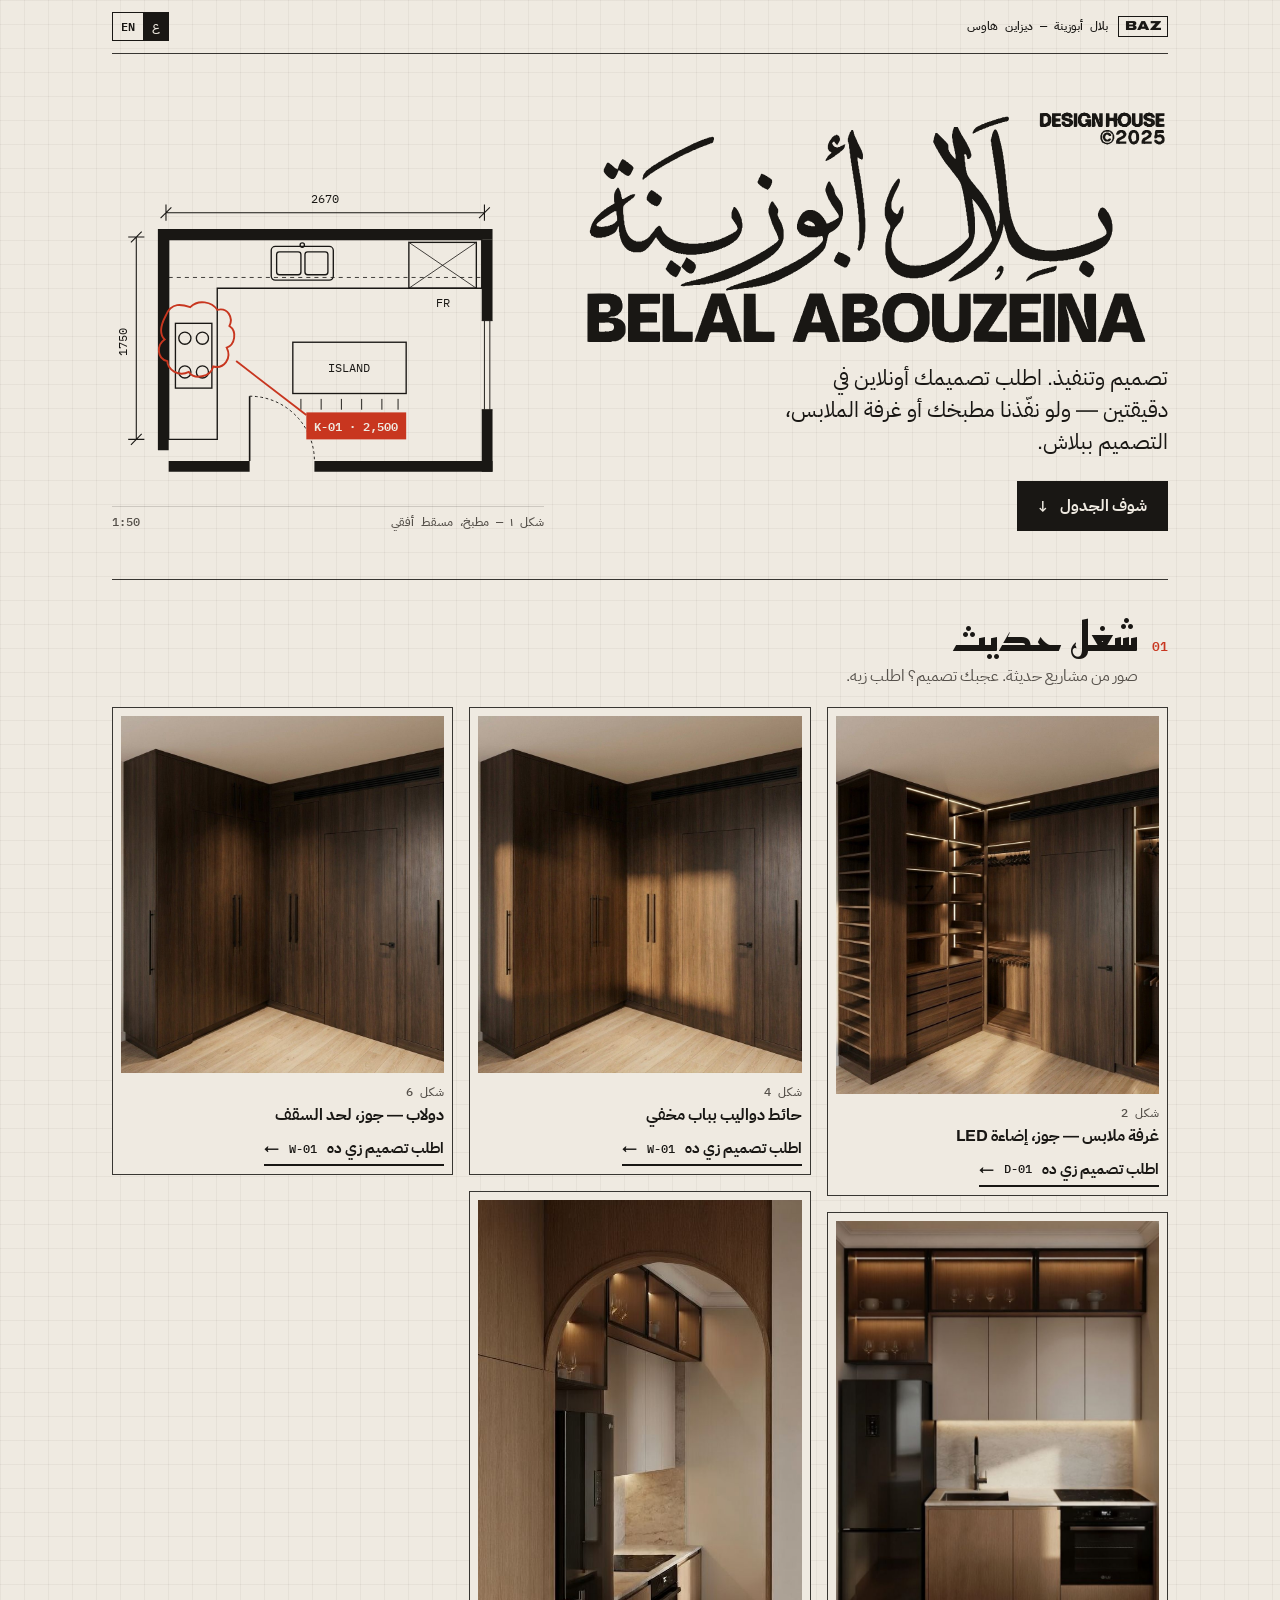
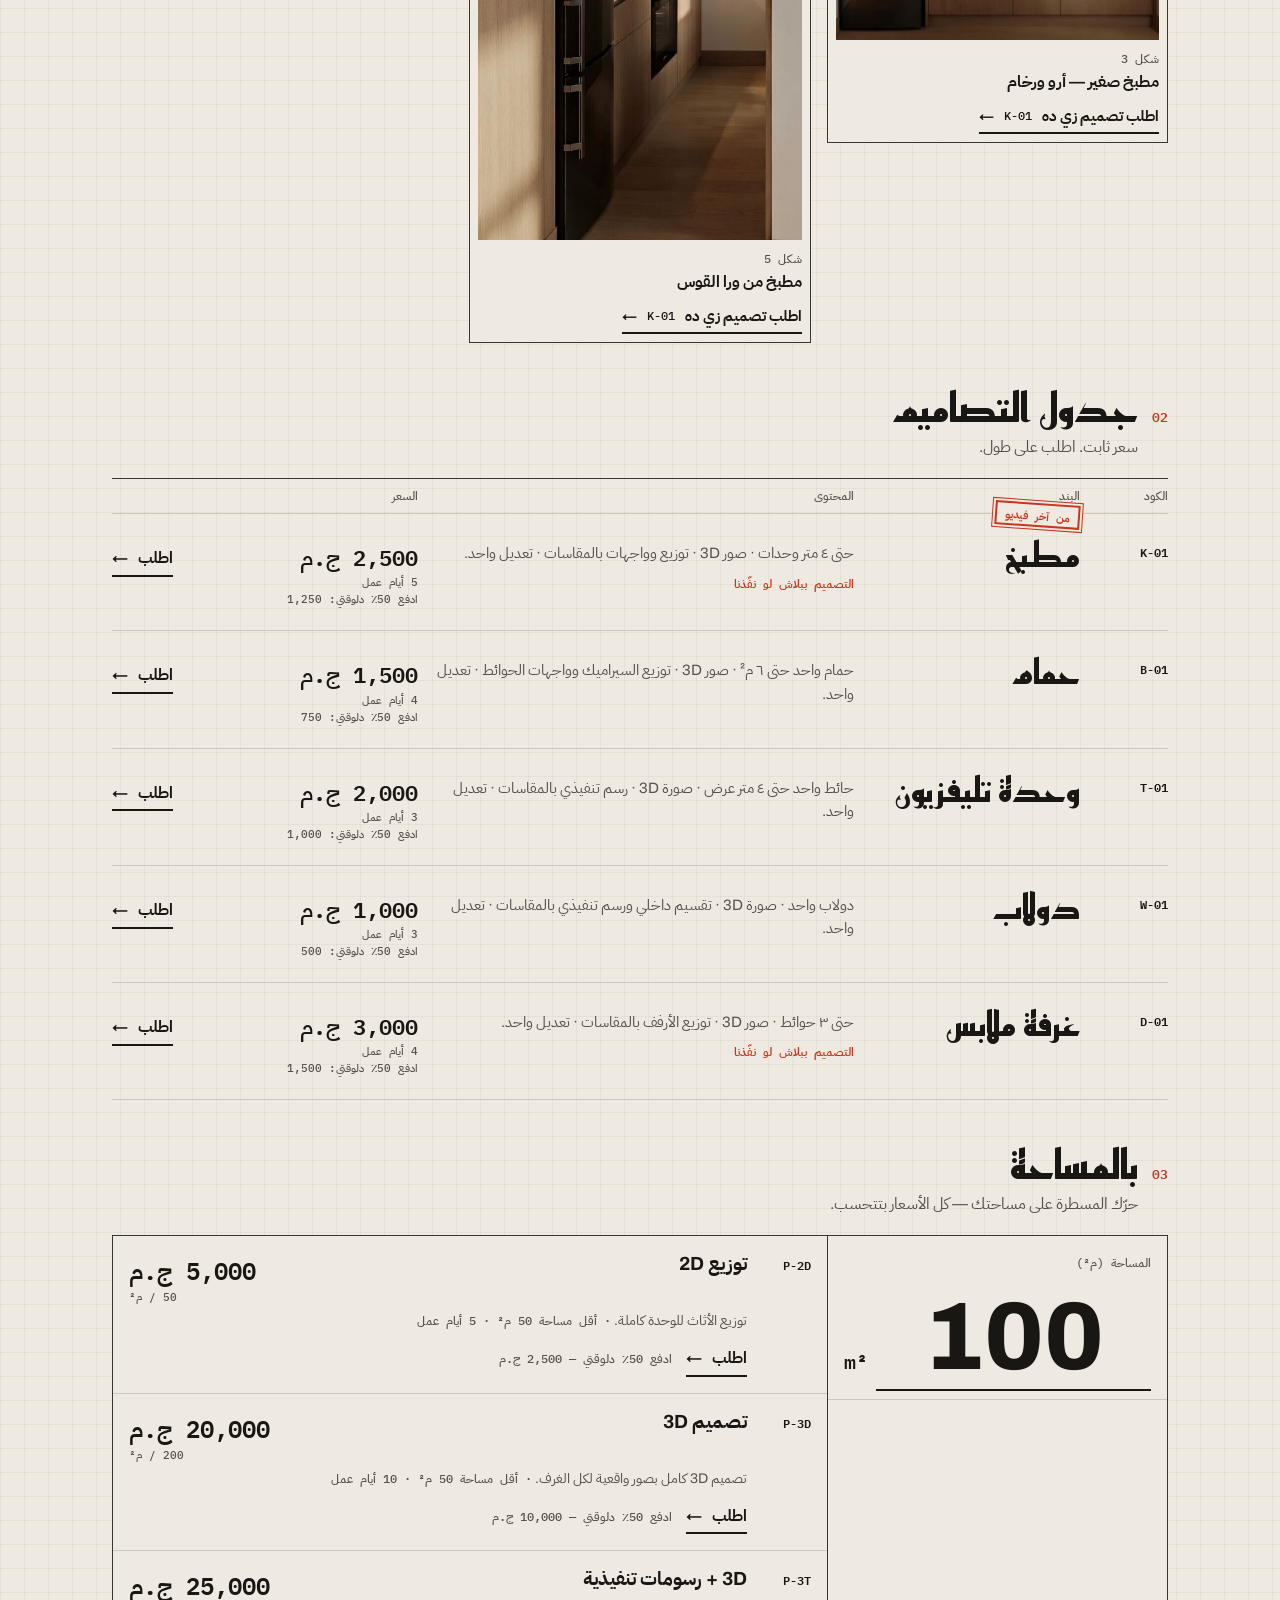
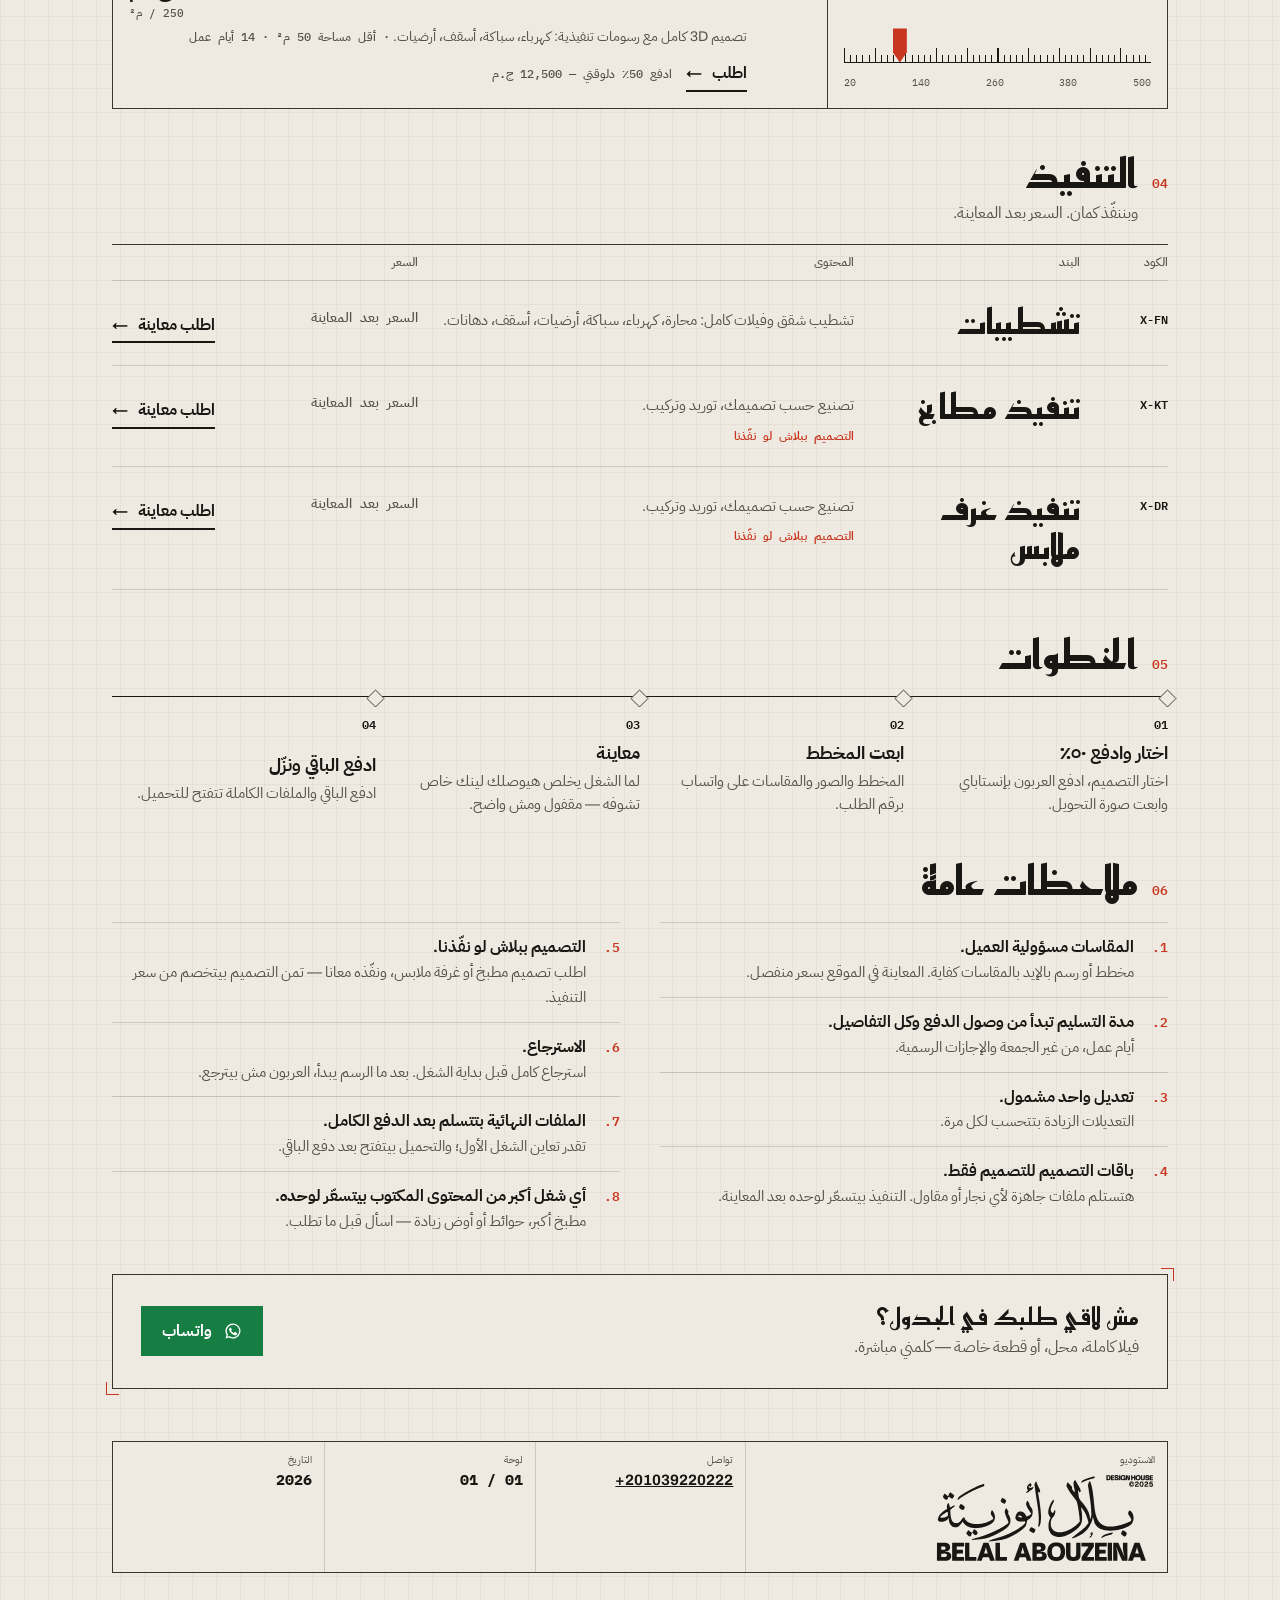
==== design/index.html @ 7d9c41e7 "Add recent work gallery with five renders Gallery sits above the price schedule; each render links t" ====
<!doctype html>
<html lang="ar" dir="rtl">
<head>
<meta charset="utf-8">
<meta name="viewport" content="width=device-width, initial-scale=1, viewport-fit=cover">
<title>Belal Abouzeina Design House</title>
<meta name="description" content="Interior design and execution — kitchens, dressing rooms, bathrooms, finishing works. Order your design online; free when we build it.">
<meta property="og:title" content="Belal Abouzeina Design House">
<meta property="og:description" content="Designs, ordered like products. Choose, pay, send your plan.">
<meta name="theme-color" content="#efeae1">
<link rel="preconnect" href="https://fonts.googleapis.com">
<link rel="preconnect" href="https://fonts.gstatic.com" crossorigin>
<link href="https://fonts.googleapis.com/css2?family=Archivo:wdth,wght@62..125,400..900&family=IBM+Plex+Mono:wght@400;500;600&family=IBM+Plex+Sans+Arabic:wght@400;500;700&family=Reem+Kufi:wght@500;700&display=swap" rel="stylesheet">
<script src="assets/contact.js"></script>
<script>
/* =====================================================================
   EDIT THIS BLOCK ONLY — prices, scope, contact, payment.
   ===================================================================== */
const CONFIG = {
  whatsapp: CONTACT.whatsapp,        // WhatsApp + InstaPay numbers live in assets/contact.js
  instagram: "",                     // e.g. "bilalabouzeina"
  instapay: CONTACT.instapay,
  vodafoneCash: "",                  // e.g. "01000000000"      ("" = hidden)

  // The design from your latest viral video: gets the stamp and moves to the top.
  featured: "kitchen",

  currency: { en: "EGP", ar: "ج.م" },

  // Share paid upfront for every order (0.5 = 50%). The rest is paid to unlock the final files.
  // Any service can override it with its own deposit: 1 = full payment upfront.
  deposit: 0.5,

  // Fixed-price designs. price: null hides a design from the page. payLink = card payment link (Paymob / Kashier / Fawry), optional.
  packages: [
    { id: "kitchen", code: "K-01", price: 2500, days: 5, payLink: "", credit: true,
      name:  { en: "Kitchen", ar: "مطبخ" },
      scope: { en: "Up to 4 m of cabinets · 3D renders · layout & elevations with dimensions · 1 revision.",
               ar: "حتى ٤ متر وحدات · صور 3D · توزيع وواجهات بالمقاسات · تعديل واحد." } },
    { id: "bathroom", code: "B-01", price: 1500, days: 4, payLink: "",
      name:  { en: "Bathroom", ar: "حمام" },
      scope: { en: "One bathroom up to 6 m² · 3D renders · tile layout & wall elevations · 1 revision.",
               ar: "حمام واحد حتى ٦ م² · صور 3D · توزيع السيراميك وواجهات الحوائط · تعديل واحد." } },
    { id: "tv", code: "T-01", price: 2000, days: 3, payLink: "",
      name:  { en: "TV Unit", ar: "وحدة تليفزيون" },
      scope: { en: "One TV wall up to 4 m wide · 3D render · execution drawing with dimensions · 1 revision.",
               ar: "حائط واحد حتى ٤ متر عرض · صورة 3D · رسم تنفيذي بالمقاسات · تعديل واحد." } },
    { id: "wardrobe", code: "W-01", price: 1000, days: 3, payLink: "",
      name:  { en: "Wardrobe", ar: "دولاب" },
      scope: { en: "One wardrobe · 3D render · inside layout & execution drawing with dimensions · 1 revision.",
               ar: "دولاب واحد · صورة 3D · تقسيم داخلي ورسم تنفيذي بالمقاسات · تعديل واحد." } },
    { id: "dressing", code: "D-01", price: 3000, days: 4, payLink: "", credit: true,
      name:  { en: "Dressing Room", ar: "غرفة ملابس" },
      scope: { en: "Up to 3 walls · 3D renders · shelving layout with dimensions · 1 revision.",
               ar: "حتى ٣ حوائط · صور 3D · توزيع الأرفف بالمقاسات · تعديل واحد." } }
  ],

  // Execution (no online price — client requests a site visit).
  // credit: true = the design fee for this item is deducted from the execution price.
  execution: [
    { id: "exec-finishing", code: "X-FN", credit: false,
      name: { en: "Finishing Works", ar: "تشطيبات" },
      desc: { en: "Full apartment and villa finishing: plastering, electrical, plumbing, flooring, ceilings, paint.",
              ar: "تشطيب شقق وفيلات كامل: محارة، كهرباء، سباكة، أرضيات، أسقف، دهانات." } },
    { id: "exec-kitchen", code: "X-KT", credit: true,
      name: { en: "Kitchens", ar: "تنفيذ مطابخ" },
      desc: { en: "Manufactured to your design, delivered and installed.",
              ar: "تصنيع حسب تصميمك، توريد وتركيب." } },
    { id: "exec-dressing", code: "X-DR", credit: true,
      name: { en: "Dressing Rooms", ar: "تنفيذ غرف ملابس" },
      desc: { en: "Manufactured to your design, delivered and installed.",
              ar: "تصنيع حسب تصميمك، توريد وتركيب." } }
  ],

  // Per-square-meter work. Client sets the area, total = area × rate.
  perMeter: [
    { id: "2d",   code: "P-2D", rate: 50,  min: 50, days: 5,  payLink: "",
      name: { en: "2D Layout", ar: "توزيع 2D" },
      desc: { en: "Furniture layout for the whole unit.", ar: "توزيع الأثاث للوحدة كاملة." } },
    { id: "3d",   code: "P-3D", rate: 200, min: 50, days: 10, payLink: "",
      name: { en: "3D Interior", ar: "تصميم 3D" },
      desc: { en: "Full 3D design, realistic renders of every room.", ar: "تصميم 3D كامل بصور واقعية لكل الغرف." } },
    { id: "tech", code: "P-3T", rate: 250, min: 50, days: 14, payLink: "",
      name: { en: "3D + Technical Drawings", ar: "3D + رسومات تنفيذية" },
      desc: { en: "Full 3D design plus execution drawings: electrical, plumbing, ceilings, flooring.", ar: "تصميم 3D كامل مع رسومات تنفيذية: كهرباء، سباكة، أسقف، أرضيات." } }
  ],

  // Your work, shown near the top. Put images in design/work/.
  // w/h = image size in pixels; order = design it links to ("Order a design like this").
  portfolio: [
    { src: "work/dressing-room-walnut.jpg", w: 958, h: 1120, order: "dressing", en: "Dressing room — walnut, LED shelving", ar: "غرفة ملابس — جوز، إضاءة LED" },
    { src: "work/kitchen-compact.jpg",      w: 710, h: 920,  order: "kitchen",  en: "Compact kitchen — oak & marble",       ar: "مطبخ صغير — أرو ورخام" },
    { src: "work/wardrobe-walnut-light.jpg",w: 976, h: 1078, order: "wardrobe", en: "Wardrobe wall with hidden door",       ar: "حائط دواليب بباب مخفي" },
    { src: "work/kitchen-arch.jpg",         w: 586, h: 1400, order: "kitchen",  en: "Kitchen through the arch",             ar: "مطبخ من ورا القوس" },
    { src: "work/wardrobe-walnut.jpg",      w: 976, h: 1078, order: "wardrobe", en: "Wardrobe — walnut, full height",       ar: "دولاب — جوز، لحد السقف" }
  ]
};
</script>
<style>
:root{
  --paper:#efeae1;--paper-2:#e7e1d5;--ink:#191714;--ink-2:#55504a;--rule:rgba(25,23,20,.85);--hair:rgba(25,23,20,.16);
  --grid:rgba(25,23,20,.045);--red:#c8361f;--on-ink:#efeae1;
  --disp:"Archivo","Reem Kufi",sans-serif;--body:"Archivo","IBM Plex Sans Arabic",sans-serif;--mono:"IBM Plex Mono","IBM Plex Sans Arabic",monospace;
}
/* dark = blueprint */
@media (prefers-color-scheme:dark){:root:not([data-theme="light"]){
  --paper:#0f2a44;--paper-2:#123252;--ink:#e6eef6;--ink-2:#9fb6cc;--rule:rgba(230,238,246,.8);--hair:rgba(230,238,246,.18);
  --grid:rgba(230,238,246,.06);--red:#ff8a6b;--on-ink:#0f2a44;color-scheme:dark}}
:root[data-theme="dark"]{--paper:#0f2a44;--paper-2:#123252;--ink:#e6eef6;--ink-2:#9fb6cc;--rule:rgba(230,238,246,.8);--hair:rgba(230,238,246,.18);--grid:rgba(230,238,246,.06);--red:#ff8a6b;--on-ink:#0f2a44;color-scheme:dark}

*{box-sizing:border-box;border-radius:0}
[hidden]{display:none!important}
html{scroll-behavior:smooth;-webkit-text-size-adjust:100%}
body{margin:0;color:var(--ink);font-family:var(--body);font-size:16px;line-height:1.55;
  background-color:var(--paper);
  background-image:linear-gradient(var(--grid) 1px,transparent 1px),linear-gradient(90deg,var(--grid) 1px,transparent 1px);
  background-size:24px 24px}
button,input,textarea{font:inherit;color:inherit}
button{cursor:pointer;background:none;border:0;padding:0}
a{color:inherit}
:focus-visible{outline:2px solid var(--red);outline-offset:3px}
::selection{background:var(--red);color:var(--paper)}

.sheet{max-width:1120px;margin:0 auto;padding-inline:16px}
@media (min-width:760px){.sheet{padding-inline:32px}}
.mono{font-family:var(--mono);font-size:12px;font-weight:500}
html[lang="en"] .mono,html[lang="en"] .cap{text-transform:uppercase;letter-spacing:.08em}
.muted{color:var(--ink-2)}
.red{color:var(--red)}

/* top strip */
.strip{display:flex;align-items:center;gap:12px;border-bottom:1.5px solid var(--rule);padding-block:12px}
.strip .id{display:flex;gap:10px;align-items:center;min-width:0}
.strip .id .mono{white-space:nowrap;overflow:hidden;text-overflow:ellipsis}
.monogram{font-family:"Archivo",sans-serif;font-stretch:125%;font-weight:900;font-size:13px;border:1.5px solid var(--ink);padding:3px 6px;line-height:1;letter-spacing:.02em}
.langs{margin-inline-start:auto;display:flex;font-family:var(--mono);font-size:12px;font-weight:600}
.langs button{padding:4px 8px;border:1.5px solid var(--ink);color:var(--ink)}
.langs button+button{border-inline-start:0}
.langs button[aria-pressed="true"]{background:var(--ink);color:var(--on-ink)}

/* hero */
.hero{display:grid;gap:20px;padding-block:28px 36px;border-bottom:1.5px solid var(--rule)}
@media (min-width:860px){.hero{grid-template-columns:1.15fr .85fr;align-items:end;gap:40px;padding-block:56px 48px}}
.name{font-family:var(--disp);font-weight:800;line-height:.92;margin:0;font-size:clamp(44px,13vw,124px)}
html[lang="en"] .name{font-stretch:125%;text-transform:uppercase;letter-spacing:-.02em;font-size:clamp(40px,11.5vw,112px)}
html[lang="ar"] .name{font-weight:700;line-height:1.15}
.name{margin:0}
.logo{display:block;width:100%;max-width:640px;aspect-ratio:961/388;background:currentColor;-webkit-mask:url(assets/logo.svg) no-repeat center/contain;mask:url(assets/logo.svg) no-repeat center/contain}
.sr{position:absolute;width:1px;height:1px;overflow:hidden;clip:rect(0 0 0 0);white-space:nowrap}
.lede{font-size:clamp(18px,4.6vw,22px);line-height:1.45;margin:18px 0 22px;max-width:30ch}
.btn{display:inline-flex;align-items:center;gap:12px;min-height:50px;padding:0 20px;background:var(--ink);color:var(--on-ink);font-weight:700;text-decoration:none;font-size:16px;border:1.5px solid var(--ink);transition:background .15s,color .15s}
.btn:hover{background:transparent;color:var(--ink)}
.btn .arr{font-family:var(--mono);font-weight:500}
html[dir="rtl"] .arr.flip{display:inline-block;transform:scaleX(-1)}
.btn.out{background:transparent;color:var(--ink)}
.btn.out:hover{background:var(--ink);color:var(--on-ink)}
.btn.wa{background:#167d43;border-color:#167d43;color:#fff}
.btn.wa:hover{background:transparent;color:var(--ink)}
.plan{width:100%;height:auto;color:var(--ink);display:block}
.plan .r{color:var(--red)}
.plan text{font-family:"IBM Plex Mono",monospace;font-size:9px;fill:currentColor}
.plan-cap{display:flex;justify-content:space-between;border-top:1px solid var(--hair);padding-top:6px;margin-top:4px}

/* section heads */
section{padding-block:36px 8px}
.shead{display:grid;grid-template-columns:auto 1fr;gap:4px 14px;align-items:baseline;margin-bottom:18px}
.shead .no{font-family:var(--mono);font-size:13px;color:var(--red);font-weight:600}
.shead h2{margin:0;font-family:var(--disp);font-weight:800;font-size:clamp(26px,6vw,40px);line-height:1.1}
html[lang="en"] .shead h2{font-stretch:112%;text-transform:uppercase;letter-spacing:-.01em}
html[lang="ar"] .shead h2{font-weight:700}
.shead p{grid-column:2;margin:0;color:var(--ink-2)}

/* schedule (fixed packages) */
.sched{border-top:1.5px solid var(--rule)}
.sched-hd{display:none}
.row{position:relative;display:grid;grid-template-columns:52px 1fr auto;gap:2px 12px;padding:18px 0 20px;border-bottom:1px solid var(--hair);scroll-margin-top:24px;transition:background .3s}
.row .code{font-family:var(--mono);font-size:12px;font-weight:600;padding-top:7px}
.row .nm{font-family:var(--disp);font-weight:700;font-size:clamp(24px,6.4vw,34px);line-height:1.15;margin:0}
html[lang="en"] .row .nm{font-stretch:110%;text-transform:uppercase;letter-spacing:-.01em}
.row .pr{grid-column:3;grid-row:1;font-family:var(--mono);font-weight:600;font-size:clamp(17px,4.4vw,22px);text-align:end;white-space:nowrap;padding-top:4px}
.row .pr small{display:block;font-size:11px;font-weight:500;color:var(--ink-2)}
.row .sc{grid-column:2 / 4;margin:6px 0 12px;color:var(--ink-2);font-size:15px;max-width:60ch}
.row .act{grid-column:2 / 4;display:flex;align-items:center;gap:14px;flex-wrap:wrap}
.order{display:inline-flex;align-items:center;gap:10px;font-weight:700;border-bottom:2px solid var(--ink);padding:4px 0;font-size:16px}
.order:hover{color:var(--red);border-color:var(--red)}
.row.hit{background:color-mix(in srgb,var(--red) 9%,transparent)}
.stamp{position:absolute;inset-inline-end:0;top:-10px;transform:rotate(-4deg);border:2px solid var(--red);color:var(--red);font-family:var(--mono);font-weight:600;font-size:11px;padding:3px 8px;background:var(--paper);line-height:1.3;box-shadow:0 0 0 2px var(--paper),0 0 0 3px var(--red)}
html[dir="rtl"] .stamp{transform:rotate(4deg)}
@media (min-width:760px){
  .sched-hd{display:grid;grid-template-columns:72px 1fr 2fr 140px 150px;gap:16px;padding:8px 0;border-bottom:1px solid var(--hair)}
  .row{grid-template-columns:72px 1fr 2fr 140px 150px;gap:16px;align-items:start;padding:22px 0}
  .row .sc{grid-column:auto;margin:6px 0 0}
  .row .act{grid-column:auto;justify-content:flex-end;padding-top:6px}
  .row .pr{text-align:start;grid-column:auto;grid-row:auto}
  .stamp{inset-inline-end:auto;inset-inline-start:calc(72px + 16px);top:-11px}
}

/* scale ruler calculator */
.calc{border:1.5px solid var(--rule);background:var(--paper)}
.calc-top{padding:18px 16px 8px;display:flex;align-items:flex-end;gap:12px;flex-wrap:wrap;border-bottom:1px solid var(--hair)}
.calc-top label{display:block;width:100%}
.area{display:flex;align-items:baseline;gap:8px;width:100%}
.area input{flex:1;min-width:0;width:100%;font-family:var(--disp);font-weight:800;font-size:clamp(56px,16vw,96px);line-height:1;border:0;border-bottom:2px solid var(--ink);background:transparent;padding:0;text-align:center;-moz-appearance:textfield}
html[lang="en"] .area input{font-stretch:125%}
.area input::-webkit-outer-spin-button,.area input::-webkit-inner-spin-button{-webkit-appearance:none;margin:0}
.area .u{font-family:var(--mono);font-size:20px;font-weight:600}
.ruler{padding:6px 16px 18px;border-bottom:1.5px solid var(--rule)}
.ruler input{width:100%;-webkit-appearance:none;appearance:none;height:34px;background:
  repeating-linear-gradient(90deg,var(--ink) 0 1px,transparent 1px 10%) bottom/100% 14px no-repeat,
  repeating-linear-gradient(90deg,var(--ink) 0 1px,transparent 1px 2%) bottom/100% 7px no-repeat;
  border-bottom:1.5px solid var(--ink);cursor:ew-resize;margin:0}
html[dir="rtl"] .ruler input{direction:ltr}
.ruler input::-webkit-slider-thumb{-webkit-appearance:none;width:14px;height:34px;background:var(--red);clip-path:polygon(0 0,100% 0,100% 70%,50% 100%,0 70%)}
.ruler input::-moz-range-thumb{width:14px;height:34px;border:0;border-radius:0;background:var(--red);clip-path:polygon(0 0,100% 0,100% 70%,50% 100%,0 70%)}
.ticks{display:flex;justify-content:space-between;direction:ltr;font-family:var(--mono);font-size:10px;color:var(--ink-2);margin-top:4px}
.mrow{display:grid;grid-template-columns:52px 1fr auto;gap:2px 12px;padding:16px;border-bottom:1px solid var(--hair);scroll-margin-top:24px;position:relative;transition:background .3s}
.mrow:last-child{border-bottom:0}
.mrow.hit{background:color-mix(in srgb,var(--red) 9%,transparent)}
.mrow .code{font-family:var(--mono);font-size:12px;font-weight:600;padding-top:4px}
.mrow h3{margin:0;font-size:19px;font-weight:700;line-height:1.3}
.mrow .d{grid-column:2 / 4;margin:2px 0 8px;font-size:14px;color:var(--ink-2)}
.mrow .tot{font-family:var(--mono);font-weight:600;font-size:clamp(18px,4.8vw,24px);text-align:end;white-space:nowrap}
.mrow .tot small{display:block;font-size:11px;font-weight:500;color:var(--ink-2)}
.mrow .act{grid-column:2 / 4;display:flex;gap:14px;align-items:center;flex-wrap:wrap}
@media (min-width:760px){.calc{display:grid;grid-template-columns:340px 1fr}.calc-left{border-inline-end:1.5px solid var(--rule);display:flex;flex-direction:column;justify-content:space-between}.ruler{border-bottom:0}}

/* process — drawn as a dimension line */
.proc{list-style:none;margin:0;padding:0;display:grid;gap:0}
.proc li{display:grid;grid-template-columns:52px 1fr;gap:12px;padding-bottom:22px;position:relative}
.proc li::before{content:"";position:absolute;inset-inline-start:7px;top:22px;bottom:0;border-inline-start:1px solid var(--ink)}
.proc li:last-child::before{display:none}
.proc .n{font-family:var(--mono);font-size:12px;font-weight:600;display:flex;gap:8px;align-items:flex-start}
.proc .n::before{content:"";width:15px;height:15px;border:1.5px solid var(--ink);background:var(--paper);flex:none;margin-top:2px;transform:rotate(45deg) scale(.75)}
.proc b{display:block;font-size:18px}
.proc p{margin:2px 0 0;color:var(--ink-2);font-size:15px}
@media (min-width:860px){
  .proc{grid-template-columns:repeat(4,1fr);border-top:1px solid var(--ink);padding-top:0}
  .proc li{grid-template-columns:1fr;gap:6px;padding:0 20px 0 0;padding-top:18px}
  html[dir="rtl"] .proc li{padding:18px 0 0 20px}
  .proc li::before{display:none}
  .proc .n::before{position:absolute;top:-9px;inset-inline-start:-8px}
  .proc .n{padding-top:0}
}

/* portfolio */
.work{display:flex;gap:12px;overflow-x:auto;scroll-snap-type:x mandatory;margin-inline:-16px;padding:0 16px 10px;scrollbar-width:thin}
.work figure{margin:0;border:1.5px solid var(--rule);padding:8px;background:var(--paper);flex:none;scroll-snap-align:start;display:flex;flex-direction:column;max-width:82vw}
.work .zoom{display:block;cursor:zoom-in;padding:0}
.work img{display:block;height:400px;width:auto;max-width:100%;object-fit:cover;background:var(--paper-2)}
.work figcaption{display:flex;flex-direction:column;gap:2px;padding-top:10px;max-width:min(330px,80vw)}
.work .cap-t{font-weight:700;font-size:16px;line-height:1.35}
.work .order{align-self:flex-start;margin-top:6px;font-size:15px}
@media (min-width:860px){
  .work{display:block;columns:3;column-gap:16px;overflow:visible;margin:0;padding:0}
  .work figure{display:flex;break-inside:avoid;margin-bottom:16px;max-width:none}
  .work img{width:100%;height:auto;max-height:640px;object-fit:cover}
  .work figcaption{max-width:none}
}
.lb{position:fixed;inset:0;z-index:60;background:rgba(10,10,9,.92);display:grid;place-items:center;padding:16px;cursor:zoom-out}
.lb img{max-width:100%;max-height:calc(100vh - 80px);object-fit:contain;display:block}
.lb p{color:#efeae1;font-family:var(--mono);font-size:12px;margin:10px 0 0;text-align:center}

/* general notes */
.notes{margin:0;padding:0;list-style:none;counter-reset:n;columns:1;column-gap:40px}
@media (min-width:860px){.notes{columns:2}}
.notes li{break-inside:avoid;display:grid;grid-template-columns:34px 1fr;padding:12px 0;border-top:1px solid var(--hair);counter-increment:n}
.notes li::before{content:counter(n) ".";font-family:var(--mono);font-weight:600;font-size:13px;color:var(--red);padding-top:2px}
.notes b{display:block}
.notes span{color:var(--ink-2);font-size:15px}

/* custom request */
.custom{display:grid;gap:16px;border:1.5px solid var(--rule);padding:20px;margin-top:8px;background:var(--paper);position:relative}
.custom::before,.custom::after{content:"";position:absolute;width:12px;height:12px;border:1.5px solid var(--red)}
.custom::before{top:-7px;inset-inline-start:-7px;border-inline-end:0;border-bottom:0}
.custom::after{bottom:-7px;inset-inline-end:-7px;border-inline-start:0;border-top:0}
.custom h3{margin:0;font-family:var(--disp);font-size:24px;font-weight:700;line-height:1.2}
html[lang="en"] .custom h3{font-stretch:110%;text-transform:uppercase}
.custom p{margin:4px 0 0;color:var(--ink-2)}
@media (min-width:760px){.custom{grid-template-columns:1fr auto;align-items:center;padding:28px}}

/* title block footer */
.tblock{margin:44px 0 28px;border:1.5px solid var(--rule);display:grid;grid-template-columns:1fr 1fr;background:var(--paper)}
.tblock div{padding:10px 12px;border-bottom:1px solid var(--hair);min-width:0}
.tblock div:nth-child(odd){border-inline-end:1px solid var(--hair)}
.tblock .wide{grid-column:1 / -1;border-inline-end:0!important}
.tblock .k{display:block;font-family:var(--mono);font-size:10px;color:var(--ink-2)}
html[lang="en"] .tblock .k{text-transform:uppercase;letter-spacing:.08em}
.tblock .v{font-weight:700;font-size:15px;overflow-wrap:anywhere}
.tblock .big{font-family:var(--disp);font-size:22px;font-weight:800;line-height:1.1}
html[lang="en"] .tblock .big{font-stretch:120%;text-transform:uppercase}
.tblock div:nth-last-child(-n+2){border-bottom:0}
@media (min-width:760px){.tblock{grid-template-columns:2fr 1fr 1fr 1fr}.tblock .wide{grid-column:auto;border-inline-end:1px solid var(--hair)!important}.tblock div{border-bottom:0;border-inline-end:1px solid var(--hair)}.tblock div:last-child{border-inline-end:0}}

/* work order (checkout) */
.wo{position:fixed;inset:0;z-index:50;display:flex;justify-content:flex-end;background:rgba(15,14,12,.5)}
.wo[hidden]{display:none}
.wo-panel{width:100%;max-width:480px;height:100%;overflow-y:auto;background:var(--paper);border-inline-start:1.5px solid var(--rule);
  background-image:linear-gradient(var(--grid) 1px,transparent 1px),linear-gradient(90deg,var(--grid) 1px,transparent 1px);background-size:24px 24px;
  padding:0 20px calc(28px + env(safe-area-inset-bottom,0px));animation:slide .22s ease-out}
@keyframes slide{from{transform:translateX(24px);opacity:0}to{transform:none;opacity:1}}
html[dir="rtl"] .wo-panel{animation-name:slideR}
@keyframes slideR{from{transform:translateX(-24px);opacity:0}to{transform:none;opacity:1}}
.wo-hd{position:sticky;top:0;background:var(--paper);display:flex;align-items:center;gap:10px;padding:14px 0;border-bottom:1.5px solid var(--rule);margin-bottom:18px;z-index:1}
.wo-hd .x{margin-inline-start:auto;font-family:var(--mono);font-weight:600;font-size:13px;border:1.5px solid var(--ink);padding:5px 10px}
.wo h3{margin:0 0 2px;font-family:var(--disp);font-weight:800;font-size:30px;line-height:1.1}
html[lang="en"] .wo h3{font-stretch:115%;text-transform:uppercase}
.fl{display:block;margin-top:18px}
.fl .mono{display:block;color:var(--ink-2);margin-bottom:2px}
.fl input,.fl textarea{width:100%;border:0;border-bottom:1.5px solid var(--ink);background:transparent;padding:6px 0 8px;font-size:18px;outline:none}
.fl textarea{min-height:56px;resize:vertical;font-size:16px}
.fl input:focus,.fl textarea:focus{border-color:var(--red)}
.err{color:var(--red);font-size:14px;margin-top:10px;font-weight:600}
.lines{margin:24px 0 8px;border-top:1.5px solid var(--rule)}
.lines div{display:flex;justify-content:space-between;gap:12px;padding:9px 0;border-bottom:1px solid var(--hair);font-size:15px}
.lines div span:last-child{font-family:var(--mono);font-weight:500;text-align:end}
.lines .due{border-bottom:1.5px solid var(--rule);font-weight:700;font-size:17px}
.lines .due span:last-child{font-size:20px;font-weight:600;color:var(--red)}
.payh{margin:24px 0 10px}
.paybox{display:grid;gap:10px}
.paybox .btn{justify-content:space-between;width:100%}
.manual{border:1.5px solid var(--rule);padding:4px 14px 14px}
.manual .r{display:flex;justify-content:space-between;align-items:center;gap:10px;padding:10px 0;border-bottom:1px solid var(--hair)}
.manual code{font-family:var(--mono);font-weight:600;direction:ltr;unicode-bidi:embed}
.manual .cp{font-family:var(--mono);font-size:12px;font-weight:600;border-bottom:1.5px solid var(--ink);padding:2px 0}
.manual .btn{margin-top:12px}
.credit{display:block;margin-top:8px;color:var(--red);font-family:var(--mono);font-size:12px;font-weight:600}
html[lang="en"] .credit{text-transform:uppercase;letter-spacing:.06em}
.credit-note{border:1.5px solid var(--red);color:var(--red);padding:10px 12px;font-weight:700;margin:0 0 12px;font-size:15px}
.row .pr.q{font-size:14px;font-weight:500;color:var(--ink-2);white-space:normal}
.shot{display:block;margin-top:12px;border:1.5px dashed var(--ink);padding:12px;text-align:center;cursor:pointer}
.shot input{position:absolute;opacity:0;width:1px;height:1px}
.shot:focus-within{outline:2px solid var(--red)}
.fine{font-size:13px;color:var(--ink-2);margin:14px 0 0}
@media (prefers-reduced-motion:reduce){*{animation:none!important;transition:none!important;scroll-behavior:auto!important}}
</style>
</head>
<body>

<div class="sheet">
  <div class="strip">
    <div class="id"><span class="monogram">BAZ</span><span class="mono" data-t="strip"></span></div>
    <div class="langs" role="group" aria-label="Language">
      <button type="button" data-lang="ar">ع</button><button type="button" data-lang="en">EN</button>
    </div>
  </div>

  <header class="hero">
    <div>
      <h1 class="name"><span class="logo" aria-hidden="true"></span><span class="sr">Belal Abouzeina Design House — بلال أبوزينة ديزاين هاوس</span></h1>
      <p class="lede" data-t="lede"></p>
      <a class="btn" href="#s1"><span data-t="cta"></span><span class="arr">↓</span></a>
    </div>
    <figure style="margin:0">
      <svg class="plan" viewBox="0 0 320 236" role="img" aria-label="Kitchen plan drawing">
        <!-- dimension top -->
        <g stroke="currentColor" stroke-width=".8" fill="none">
          <path d="M40 22h236M40 16v12M276 16v12M36 26l8-8M272 26l8-8"/>
          <path d="M18 40v150M12 40h12M12 190h12M14 44l8-8M14 194l8-8"/>
        </g>
        <text x="158" y="15" text-anchor="middle">2670</text>
        <text x="11" y="118" text-anchor="middle" transform="rotate(-90 11 118)">1750</text>
        <!-- walls -->
        <g fill="currentColor">
          <path d="M34 34h248v8H42v156h-8z"/>
          <path d="M274 42h8v60h-8z"/>
          <path d="M274 168h8v46h-8z"/>
          <path d="M42 206h60v8H42z"/>
          <path d="M150 206h132v8H150z"/>
        </g>
        <!-- counters -->
        <g stroke="currentColor" stroke-width="1" fill="none">
          <path d="M42 42h232v36H78v112H42z"/>
          <path d="M42 70h232" stroke-dasharray="3 3" stroke-width=".6"/>
          <!-- sink -->
          <rect x="118" y="47" width="46" height="25" rx="3"/><rect x="122" y="51" width="18" height="17" rx="2"/><rect x="143" y="51" width="17" height="17" rx="2"/>
          <circle cx="141" cy="46" r="1.6"/>
          <!-- fridge -->
          <rect x="220" y="44" width="50" height="34"/><path d="M220 44l50 34M270 44l-50 34" stroke-width=".6"/>
          <!-- hob -->
          <rect x="47" y="104" width="27" height="48"/>
          <circle cx="54" cy="115" r="4.5"/><circle cx="67" cy="115" r="4.5"/><circle cx="54" cy="140" r="4.5"/><circle cx="67" cy="140" r="4.5"/>
          <!-- door swing -->
          <path d="M102 206v-48" stroke-width="1.2"/><path d="M102 158a48 48 0 0148 48" stroke-dasharray="2 2" stroke-width=".7"/>
          <!-- window -->
          <path d="M274 102h8M274 168h8M276 102v66M280 102v66" stroke-width=".7"/>
          <!-- island -->
          <rect x="134" y="118" width="84" height="38"/>
          <path d="M140 160v8M155 160v8M170 160v8M185 160v8M200 160v8M212 160v8" stroke-width=".7"/>
        </g>
        <text x="176" y="140" text-anchor="middle">ISLAND</text>
        <text x="245" y="92" text-anchor="middle">FR</text>
        <!-- red markup -->
        <g class="r" stroke="currentColor" fill="none" stroke-width="1.4">
          <path d="M40 98c4-10 12-8 18-6 6-6 16-4 20 2 8-2 12 6 9 12 6 4 4 14-2 16 4 8-2 16-10 14-2 8-14 10-18 4-8 4-16-2-16-8-8-2-8-12-2-16-6-6 0-16 1-18z"/>
          <path d="M92 132l52 40"/>
        </g>
        <g class="r"><rect x="144" y="170" width="74" height="20" fill="currentColor"/></g>
        <text x="181" y="183.5" text-anchor="middle" style="fill:var(--paper);font-weight:600">K-01 · 2,500</text>
      </svg>
      <figcaption class="plan-cap mono muted"><span data-t="figL"></span><span>1:50</span></figcaption>
    </figure>
  </header>

  <main>
    <section id="s4" hidden>
      <div class="shead"><span class="no"></span><h2 data-t="h4"></h2><p data-t="p4"></p></div>
      <div class="work" id="work"></div>
    </section>

    <section id="s1">
      <div class="shead"><span class="no">01</span><h2 data-t="h1"></h2><p data-t="p1"></p></div>
      <div class="sched">
        <div class="sched-hd mono muted"><span data-t="colCode"></span><span data-t="colItem"></span><span data-t="colScope"></span><span data-t="colPrice"></span><span></span></div>
        <div id="pkList"></div>
      </div>
    </section>

    <section id="s2">
      <div class="shead"><span class="no">02</span><h2 data-t="h2"></h2><p data-t="p2"></p></div>
      <div class="calc">
        <div class="calc-left">
          <div class="calc-top">
            <label class="mono muted" for="area" data-t="areaL"></label>
            <div class="area"><input id="area" type="number" inputmode="numeric" min="1" max="2000" value="100"><span class="u">m²</span></div>
          </div>
          <div class="ruler">
            <input id="rule" type="range" min="20" max="500" step="5" value="100" aria-label="Area">
            <div class="ticks"><span>20</span><span>140</span><span>260</span><span>380</span><span>500</span></div>
          </div>
        </div>
        <div id="mList"></div>
      </div>
    </section>

    <section id="sx">
      <div class="shead"><span class="no">03</span><h2 data-t="hEx"></h2><p data-t="pEx"></p></div>
      <div class="sched">
        <div class="sched-hd mono muted"><span data-t="colCode"></span><span data-t="colItem"></span><span data-t="colScope"></span><span data-t="colPrice"></span><span></span></div>
        <div id="exList"></div>
      </div>
    </section>

    <section id="s3">
      <div class="shead"><span class="no">04</span><h2 data-t="h3"></h2></div>
      <ol class="proc" id="proc"></ol>
    </section>

    <section id="s5">
      <div class="shead"><span class="no">05</span><h2 data-t="h5"></h2></div>
      <ol class="notes" id="notes"></ol>
      <div class="custom" style="margin-top:28px">
        <div><h3 data-t="cH"></h3><p data-t="cP"></p></div>
        <a class="btn wa" id="customWa" target="_blank" rel="noopener"></a>
      </div>
    </section>
  </main>

  <footer class="tblock" id="tblock"></footer>
</div>

<div class="lb" id="lb" hidden role="dialog" aria-modal="true"><figure style="margin:0"><img id="lbImg" alt=""><p id="lbCap"></p></figure></div>

<!-- work order -->
<div class="wo" id="wo" hidden>
  <div class="wo-panel" role="dialog" aria-modal="true" aria-labelledby="woTitle">
    <div class="wo-hd"><span class="mono" id="woNo"></span><button class="x" id="woClose" type="button" data-t="close"></button></div>
    <span class="mono red" id="woCode"></span>
    <h3 id="woTitle"></h3>
    <span class="mono muted" id="woDays"></span>
    <form id="woForm" novalidate>
      <label class="fl" id="woAreaF"><span class="mono" data-t="areaL"></span><input id="woArea" type="number" inputmode="numeric" min="1"></label>
      <label class="fl" id="woLocF" hidden><span class="mono" data-t="fLoc"></span><input id="fLoc" autocomplete="address-level2"></label>
      <label class="fl"><span class="mono" data-t="fName"></span><input id="fName" autocomplete="name"></label>
      <label class="fl"><span class="mono" data-t="fPhone"></span><input id="fPhone" type="tel" inputmode="tel" autocomplete="tel" dir="ltr"></label>
      <label class="fl"><span class="mono" data-t="fNotes"></span><textarea id="fNotes"></textarea></label>
      <div class="err" id="woErr" hidden></div>
      <label class="fl" id="woRefF" hidden><span class="mono" data-t="fRef"></span><input id="fRef" placeholder="BAZ-XXXXX" dir="ltr" spellcheck="false"></label>
      <div id="execBox" hidden style="margin-top:24px">
        <p class="credit-note" id="exCredit" data-t="exCredit"></p>
        <button type="button" class="btn wa" style="width:100%;justify-content:space-between" data-pay="exec"><span data-t="exSend"></span><span id="exWa"></span></button>
        <p class="fine" data-t="exNote"></p>
      </div>
      <div class="lines" id="woLines"></div>
      <p class="mono payh" id="payH" data-t="payH"></p>
      <div class="paybox" id="payBox"></div>
      <p class="fine" id="payNote" data-t="payNote"></p>
    </form>
  </div>
</div>

<script>
const T = {
  en: {
    strip: "Belal Abouzeina — Design House",
    name1: "Belal Abouzeina", name2: "Design House",
    lede: "Design and execution. Order your design online in two minutes — and if we build your kitchen or dressing room, the design is free.",
    hEx: "Execution", pEx: "We build it too. Priced after a site visit.", visit: "Priced after site visit", reqVisit: "Request a site visit",
    credit: "Design free if we build it", fLoc: "Location (city / area)", fRef: "Design order no. (if you have one)", areaOpt: "Approx. area (m², optional)",
    exSend: "Send request on WhatsApp", exCredit: "Ordered the design from us? Its fee is deducted from the execution price.",
    exNote: "We'll contact you to book the site visit and send a quote.", waExec: "Hello, execution request {id}", lLoc: "Location", lRef: "Design order", errLoc: "Enter your location.",
    cta: "See the schedule", figL: "Fig. 1 — Kitchen, plan view",
    h1: "Schedule of designs", p1: "Fixed price. Order directly.",
    colCode: "Code", colItem: "Item", colScope: "Scope", colPrice: "Price",
    h2: "Priced by area", p2: "Set your area on the scale — every price updates.",
    areaL: "Area (m²)", perM: "{r} / m²", min: "min. {n} m²",
    deposit: "Pay {p}% now", h3: "Procedure",
    proc: [["Choose & pay 50%", "Pick a design, pay the deposit by InstaPay and send the screenshot."], ["Send your plan", "Plan, photos and measurements on WhatsApp, with your order number."], ["Preview", "When the work is ready you get a private link to see it — locked and pixelated."], ["Pay the rest, download", "Pay the balance and the full files unlock for download."]],
    h4: "Recent work", p4: "Renders from recent projects. Like one? Order the same design.", fig: "Fig. {n}", likeThis: "Order a design like this", h5: "General notes",
    notes: [
      ["Measurements are supplied by the client.", "A plan or a hand sketch with dimensions is enough. Site visits are quoted separately."],
      ["Delivery time starts on receipt of payment and all details.", "Working days, excluding Fridays and public holidays."],
      ["One round of revisions is included.", "Further revisions are charged per round."],
      ["Design packages cover design only.", "You receive files ready for any carpenter or contractor. Execution is quoted separately after a site visit."],
      ["The design is free when we build it.", "Order a kitchen or dressing room design, then execute it with us — the design fee is deducted from the execution price."],
      ["Refunds.", "Full refund before work starts. Once drawing has started, the deposit is not refundable."],
      ["Final files are released on full payment.", "You can preview the finished work first; downloads unlock once the balance is paid."],
      ["Work beyond the stated scope is quoted separately.", "Larger kitchens, extra walls or extra rooms — ask before ordering."]
    ],
    cH: "Something not on the schedule?", cP: "A full villa, a shop, a custom piece — write to me directly.",
    wa: "WhatsApp", order: "Order", days: "{n} working days", close: "Close",
    woNo: "Work order {id}", fName: "Name", fPhone: "Phone / WhatsApp", fNotes: "Notes (optional)",
    errReq: "Enter your name and phone number.", errArea: "Enter the area — minimum {n} m².",
    lService: "Item", lArea: "Area", lTotal: "Total", lDue: "Due now", lRest: "Balance — to unlock files",
    payH: "Payment", payCard: "Pay by card", payWa: "Send order on WhatsApp",
    instapay: "InstaPay", vcash: "Vodafone Cash", copy: "Copy", copied: "Copied",
    paid: "Send order + screenshot",
    attach: "+ Attach payment screenshot", errShot: "Attach the screenshot of your InstaPay transfer.",
    payNote: "Transfer the deposit by InstaPay to the number above, attach the screenshot, then send. Choose WhatsApp when asked — your order details go with it.",
    tStudio: "Studio", tContact: "Contact", tSheet: "Sheet", tDate: "Date",
    waOrder: "Hello, work order {id}", waMethod: "Payment", waPaid: "paid", waCustom: "Hello, I'd like to ask about a custom design.",
    latest: "From the latest video"
  },
  ar: {
    strip: "بلال أبوزينة — ديزاين هاوس",
    name1: "بلال أبوزينة", name2: "ديزاين هاوس",
    lede: "تصميم وتنفيذ. اطلب تصميمك أونلاين في دقيقتين — ولو نفّذنا مطبخك أو غرفة الملابس، التصميم ببلاش.",
    hEx: "التنفيذ", pEx: "وبننفّذ كمان. السعر بعد المعاينة.", visit: "السعر بعد المعاينة", reqVisit: "اطلب معاينة",
    credit: "التصميم ببلاش لو نفّذنا", fLoc: "المكان (المدينة / المنطقة)", fRef: "رقم طلب التصميم (لو عندك)", areaOpt: "المساحة تقريباً (م²، اختياري)",
    exSend: "ابعت الطلب واتساب", exCredit: "طلبت التصميم مننا؟ تمنه بيتخصم من سعر التنفيذ.",
    exNote: "هنتواصل معاك نحدد ميعاد المعاينة ونبعتلك عرض السعر.", waExec: "أهلاً، طلب تنفيذ {id}", lLoc: "المكان", lRef: "طلب التصميم", errLoc: "اكتب مكانك.",
    cta: "شوف الجدول", figL: "شكل ١ — مطبخ، مسقط أفقي",
    h1: "جدول التصاميم", p1: "سعر ثابت. اطلب على طول.",
    colCode: "الكود", colItem: "البند", colScope: "المحتوى", colPrice: "السعر",
    h2: "بالمساحة", p2: "حرّك المسطرة على مساحتك — كل الأسعار بتتحسب.",
    areaL: "المساحة (م²)", perM: "{r} / م²", min: "أقل مساحة {n} م²",
    deposit: "ادفع {p}٪ دلوقتي", h3: "الخطوات",
    proc: [["اختار وادفع ٥٠٪", "اختار التصميم، ادفع العربون بإنستاباي وابعت صورة التحويل."], ["ابعت المخطط", "المخطط والصور والمقاسات على واتساب برقم الطلب."], ["معاينة", "لما الشغل يخلص هيوصلك لينك خاص تشوفه — مقفول ومش واضح."], ["ادفع الباقي ونزّل", "ادفع الباقي والملفات الكاملة تتفتح للتحميل."]],
    h4: "شغل حديث", p4: "صور من مشاريع حديثة. عجبك تصميم؟ اطلب زيه.", fig: "شكل {n}", likeThis: "اطلب تصميم زي ده", h5: "ملاحظات عامة",
    notes: [
      ["المقاسات مسؤولية العميل.", "مخطط أو رسم بالإيد بالمقاسات كفاية. المعاينة في الموقع بسعر منفصل."],
      ["مدة التسليم تبدأ من وصول الدفع وكل التفاصيل.", "أيام عمل، من غير الجمعة والإجازات الرسمية."],
      ["تعديل واحد مشمول.", "التعديلات الزيادة بتتحسب لكل مرة."],
      ["باقات التصميم للتصميم فقط.", "هتستلم ملفات جاهزة لأي نجار أو مقاول. التنفيذ بيتسعّر لوحده بعد المعاينة."],
      ["التصميم ببلاش لو نفّذنا.", "اطلب تصميم مطبخ أو غرفة ملابس، ونفّذه معانا — تمن التصميم بيتخصم من سعر التنفيذ."],
      ["الاسترجاع.", "استرجاع كامل قبل بداية الشغل. بعد ما الرسم يبدأ، العربون مش بيترجع."],
      ["الملفات النهائية بتتسلم بعد الدفع الكامل.", "تقدر تعاين الشغل الأول؛ والتحميل بيتفتح بعد دفع الباقي."],
      ["أي شغل أكبر من المحتوى المكتوب بيتسعّر لوحده.", "مطبخ أكبر، حوائط أو أوض زيادة — اسأل قبل ما تطلب."]
    ],
    cH: "مش لاقي طلبك في الجدول؟", cP: "فيلا كاملة، محل، أو قطعة خاصة — كلمني مباشرة.",
    wa: "واتساب", order: "اطلب", days: "{n} أيام عمل", close: "إغلاق",
    woNo: "أمر شغل {id}", fName: "الاسم", fPhone: "الموبايل / واتساب", fNotes: "ملاحظات (اختياري)",
    errReq: "اكتب الاسم ورقم الموبايل.", errArea: "اكتب المساحة — أقل حاجة {n} م².",
    lService: "البند", lArea: "المساحة", lTotal: "الإجمالي", lDue: "المطلوب دلوقتي", lRest: "الباقي — لفتح الملفات",
    payH: "الدفع", payCard: "ادفع بالكارت", payWa: "ابعت الطلب على واتساب",
    instapay: "إنستاباي", vcash: "فودافون كاش", copy: "نسخ", copied: "اتنسخ",
    paid: "ابعت الطلب + صورة التحويل",
    attach: "+ أرفق صورة التحويل", errShot: "أرفق صورة تحويل إنستاباي.",
    payNote: "حوّل العربون بإنستاباي على الرقم اللي فوق، أرفق صورة التحويل، وبعدين ابعت. اختار واتساب — وتفاصيل الطلب هتتبعت معاها.",
    tStudio: "الاستوديو", tContact: "تواصل", tSheet: "لوحة", tDate: "التاريخ",
    waOrder: "أهلاً، أمر شغل {id}", waMethod: "الدفع", waPaid: "تم", waCustom: "أهلاً، عايز أسأل عن تصميم خاص.",
    latest: "من آخر فيديو"
  }
};

const $ = id => document.getElementById(id);
let lang = (() => { const q = new URLSearchParams(location.search).get('lang'); if (q === 'en' || q === 'ar') return q;
  try { return localStorage.getItem('bazLang') || 'ar'; } catch(e) { return 'ar'; } })();
let area = 100;
const t = (k, v={}) => String(T[lang][k] ?? k).replace(/\{(\w+)\}/g, (_, x) => v[x]);
const L = o => o[lang] ?? o.en;
const num = n => Math.round(n).toLocaleString('en-US');
const money = n => num(n) + ' ' + L(CONFIG.currency);
const esc = s => String(s).replace(/[&<>"']/g, c => ({'&':'&amp;','<':'&lt;','>':'&gt;','"':'&quot;',"'":'&#39;'}[c]));
const waLink = s => `https://wa.me/${CONFIG.whatsapp}?text=${encodeURIComponent(s)}`;
const ARR = '<span class="arr flip">→</span>';
const WA = '<svg width="18" height="18" viewBox="0 0 24 24" fill="currentColor" aria-hidden="true"><path d="M12 2a10 10 0 00-8.6 15.1L2 22l5-1.3A10 10 0 1012 2zm0 18.2c-1.5 0-3-.4-4.2-1.2l-.3-.2-3 .8.8-2.9-.2-.3A8.2 8.2 0 1112 20.2zm4.5-6.1c-.2-.1-1.5-.7-1.7-.8-.2-.1-.4-.1-.6.1l-.8 1c-.1.2-.3.2-.5.1a6.7 6.7 0 01-3.3-2.9c-.2-.4.2-.4.7-1.3.1-.2 0-.3 0-.4l-.8-1.8c-.2-.5-.4-.4-.6-.4h-.5a1 1 0 00-.7.3 3 3 0 00-.9 2.2 5.2 5.2 0 001.1 2.8 11.9 11.9 0 004.6 4c1.7.7 2.4.8 3.2.7.5-.1 1.5-.6 1.8-1.2.2-.6.2-1.1.1-1.2l-.4-.2z"/></svg>';

const pkgs = () => { const p = CONFIG.packages.filter(x => x.price != null); const i = p.findIndex(x => x.id === CONFIG.featured); if (i > 0) p.unshift(p.splice(i,1)[0]); return p; };
const dep = x => x.deposit ?? CONFIG.deposit;
const stamp = id => id === CONFIG.featured ? `<span class="stamp">${t('latest')}</span>` : '';

function renderMeter(){
  $('mList').innerHTML = CONFIG.perMeter.map(m => {
    const a = Math.max(area || 0, m.min), tot = a * m.rate;
    return `<div class="mrow" id="${m.id}">${stamp(m.id)}
      <span class="code">${m.code}</span>
      <h3>${esc(L(m.name))}</h3>
      <div class="tot">${money(tot)}<small>${t('perM',{r:num(m.rate)})}</small></div>
      <p class="d">${esc(L(m.desc))} <span class="mono">· ${t('min',{n:m.min})} · ${t('days',{n:m.days})}</span></p>
      <div class="act"><button class="order" type="button" data-order="${m.id}">${t('order')} ${ARR}</button>
        ${dep(m) < 1 ? `<span class="mono muted">${t('deposit',{p:Math.round(dep(m)*100)})} — ${money(tot*dep(m))}</span>` : ''}</div>
    </div>`; }).join('');
}

function render(){
  const h = document.documentElement; h.lang = lang; h.dir = lang === 'ar' ? 'rtl' : 'ltr';
  document.querySelectorAll('[data-lang]').forEach(b => b.setAttribute('aria-pressed', b.dataset.lang === lang));
  document.querySelectorAll('[data-t]').forEach(el => el.textContent = t(el.dataset.t));
  document.title = lang === 'ar' ? 'بلال أبوزينة ديزاين هاوس' : 'Belal Abouzeina Design House';

  $('pkList').innerHTML = pkgs().map(p => `
    <div class="row" id="${p.id}">${stamp(p.id)}
      <span class="code">${p.code}</span>
      <h3 class="nm">${esc(L(p.name))}</h3>
      <p class="sc">${esc(L(p.scope))}${p.credit ? `<span class="credit">${t('credit')}</span>` : ''}</p>
      <div class="pr">${money(p.price)}<small>${t('days',{n:p.days})}</small>${dep(p) < 1 ? `<small>${t('deposit',{p:Math.round(dep(p)*100)})}: ${num(p.price*dep(p))}</small>` : ''}</div>
      <div class="act"><button class="order" type="button" data-order="${p.id}">${t('order')} ${ARR}</button></div>
    </div>`).join('');

  $('exList').innerHTML = CONFIG.execution.map(x => `
    <div class="row" id="${x.id}">
      <span class="code">${x.code}</span>
      <h3 class="nm">${esc(L(x.name))}</h3>
      <p class="sc">${esc(L(x.desc))}${x.credit ? `<span class="credit">${t('credit')}</span>` : ''}</p>
      <div class="pr q">${t('visit')}</div>
      <div class="act"><button class="order" type="button" data-order="${x.id}">${t('reqVisit')} ${ARR}</button></div>
    </div>`).join('');
  renderMeter();
  $('proc').innerHTML = T[lang].proc.map(([b,p],i) => `<li><span class="n">0${i+1}</span><div><b>${esc(b)}</b><p>${esc(p)}</p></div></li>`).join('');
  $('notes').innerHTML = T[lang].notes.map(([b,s]) => `<li><div><b>${esc(b)}</b><span>${esc(s)}</span></div></li>`).join('');

  const hasWork = CONFIG.portfolio.length > 0;
  $('s4').hidden = !hasWork;
  if (hasWork) $('work').innerHTML = CONFIG.portfolio.map((w,i) => {
    const pk = CONFIG.packages.find(p => p.id === w.order && p.price != null);
    return `<figure>
      <button type="button" class="zoom" data-zoom="${i}" aria-label="${esc(L(w))}"><img src="${esc(w.src)}" alt="${esc(L(w))}" width="${w.w}" height="${w.h}" loading="${i < 2 ? 'eager' : 'lazy'}" decoding="async"></button>
      <figcaption><span class="mono muted">${t('fig',{n:i+2})}</span><span class="cap-t">${esc(L(w))}</span>
        ${pk ? `<button class="order" type="button" data-order="${pk.id}">${t('likeThis')} <span class="mono">${pk.code}</span> ${ARR}</button>` : ''}</figcaption>
    </figure>`; }).join('');
  document.querySelectorAll('main section:not([hidden]) .shead .no').forEach((el, i) => el.textContent = String(i + 1).padStart(2, '0'));

  $('customWa').href = waLink(t('waCustom')); $('customWa').innerHTML = WA + `<span>${t('wa')}</span>`;
  const phone = '+' + CONFIG.whatsapp;
  $('tblock').innerHTML = `
    <div class="wide"><span class="k">${t('tStudio')}</span><span class="logo" style="max-width:220px;margin-top:6px" role="img" aria-label="${esc(t('name1'))} ${esc(t('name2'))}"></span></div>
    <div><span class="k">${t('tContact')}</span><a class="v" href="https://wa.me/${CONFIG.whatsapp}" target="_blank" rel="noopener" dir="ltr">${phone}</a>${CONFIG.instagram ? `<br><a class="v" href="https://instagram.com/${encodeURIComponent(CONFIG.instagram)}" target="_blank" rel="noopener" dir="ltr">@${esc(CONFIG.instagram)}</a>` : ''}</div>
    <div><span class="k">${t('tSheet')}</span><span class="v mono">01 / 01</span></div>
    <div><span class="k">${t('tDate')}</span><span class="v mono">${new Date().getFullYear()}</span></div>`;
  if (!$('wo').hidden && cur) fillWO();
}

/* ---------- work order ---------- */
let cur = null, oid = '';
const find = id => { const p = CONFIG.packages.find(x => x.id === id); if (p) return {...p, kind:'pkg', deposit: p.deposit ?? CONFIG.deposit};
  const x = CONFIG.execution.find(e => e.id === id); if (x) return {...x, kind:'exec'};
  const m = CONFIG.perMeter.find(x => x.id === id); return m ? {...m, kind:'m2', deposit: m.deposit ?? CONFIG.deposit} : null; };
const woArea = () => { const a = parseFloat($('woArea').value); return isFinite(a) ? a : 0; };
const total = () => cur.kind === 'pkg' ? cur.price : Math.max(woArea(), cur.min) * cur.rate;
const due = () => total() * (cur.deposit ?? 1);

function fillWO(){
  $('woNo').textContent = t('woNo',{id:oid});
  $('woCode').textContent = cur.code;
  $('woTitle').textContent = L(cur.name);
  const ex = cur.kind === 'exec';
  $('woDays').textContent = ex ? t('visit') : t('days',{n:cur.days});
  $('woAreaF').hidden = cur.kind === 'pkg';
  $('woAreaF').querySelector('.mono').textContent = ex ? t('areaOpt') : t('areaL');
  $('woLocF').hidden = $('woRefF').hidden = !ex;
  $('execBox').hidden = !ex; $('exCredit').hidden = !cur.credit; $('exWa').innerHTML = WA;
  ['woLines','payH','payBox','payNote'].forEach(i => $(i).hidden = ex);
  if (ex) return;
  lines(); pay();
}
function lines(){
  let h = `<div><span>${t('lService')}</span><span>${cur.code} — ${esc(L(cur.name))}</span></div>`;
  if (cur.kind === 'm2') h += `<div><span>${t('lArea')}</span><span>${num(Math.max(woArea(),cur.min))} m² × ${num(cur.rate)}</span></div>`;
  h += `<div><span>${t('lTotal')}</span><span>${money(total())}</span></div>`;
  if (cur.deposit < 1) h += `<div><span>${t('lRest')}</span><span>${money(total()-due())}</span></div>`;
  h += `<div class="due"><span>${t('lDue')}</span><span>${money(due())}</span></div>`;
  $('woLines').innerHTML = h;
}
function pay(){
  let h = '';
  if (cur.payLink) h += `<button type="button" class="btn" data-pay="card"><span>${t('payCard')} — ${money(due())}</span>${ARR}</button>`;
  const man = [];
  if (CONFIG.instapay) man.push(['instapay', CONFIG.instapay]);
  if (CONFIG.vodafoneCash) man.push(['vcash', CONFIG.vodafoneCash]);
  if (man.length) h += `<div class="manual">${man.map(([k,v]) => `<div class="r"><span>${t(k)} <code>${esc(v)}</code></span><button type="button" class="cp" data-copy="${esc(v)}">${t('copy')}</button></div>`).join('')}
    <div class="r"><span>${t('lDue')}</span><code>${money(due())}</code></div>
    <label class="shot"><input type="file" accept="image/*" id="shot"><span class="mono" id="shotL">${t('attach')}</span></label>
    <button type="button" class="btn wa" style="width:100%;justify-content:space-between" data-pay="manual"><span>${t('paid')}</span>${WA}</button></div>`;
  if (!h) h = `<button type="button" class="btn wa" data-pay="wa"><span>${t('payWa')}</span>${WA}</button>`;
  $('payBox').innerHTML = h;
  $('payNote').hidden = !(cur.payLink || man.length);
}
function openWO(id){
  cur = find(id); if (!cur) return;
  oid = 'BAZ-' + Date.now().toString(36).slice(-5).toUpperCase();
  $('woArea').value = cur.kind === 'm2' ? (area || cur.min) : '';
  $('woErr').hidden = true;
  fillWO();
  $('wo').hidden = false; document.body.style.overflow = 'hidden';
  setTimeout(() => $('fName').focus({preventScroll:true}), 60);
}
function closeWO(){ $('wo').hidden = true; document.body.style.overflow = ''; }
function valid(){
  const e = $('woErr');
  if (cur.kind === 'm2' && woArea() < cur.min) { e.textContent = t('errArea',{n:cur.min}); e.hidden = false; $('woArea').focus(); return false; }
  if (cur.kind === 'exec' && !$('fLoc').value.trim()) { e.textContent = t('errLoc'); e.hidden = false; $('fLoc').focus(); return false; }
  if (!$('fName').value.trim() || $('fPhone').value.replace(/\D/g,'').length < 8) { e.textContent = t('errReq'); e.hidden = false; (!$('fName').value.trim() ? $('fName') : $('fPhone')).focus(); return false; }
  e.hidden = true; return true;
}
function msg(method){
  if (cur.kind === 'exec') {
    const l = [t('waExec',{id:oid}), `${t('lService')}: ${cur.code} — ${L(cur.name)}`, `${t('lLoc')}: ${$('fLoc').value.trim()}`];
    if (woArea() > 0) l.push(`${t('lArea')}: ${num(woArea())} m²`);
    if ($('fRef').value.trim()) l.push(`${t('lRef')}: ${$('fRef').value.trim()}`);
    l.push(`${t('fName')}: ${$('fName').value.trim()}`, `${t('fPhone')}: ${$('fPhone').value.trim()}`);
    if ($('fNotes').value.trim()) l.push(`${t('fNotes')}: ${$('fNotes').value.trim()}`);
    return l.join('\n');
  }
  const l = [t('waOrder',{id:oid}), `${t('lService')}: ${cur.code} — ${L(cur.name)}`];
  if (cur.kind === 'm2') l.push(`${t('lArea')}: ${num(Math.max(woArea(),cur.min))} m²`);
  l.push(`${t('lTotal')}: ${money(total())}`);
  if (cur.deposit < 1) l.push(`${t('lDue')}: ${money(due())}`);
  l.push(`${t('fName')}: ${$('fName').value.trim()}`, `${t('fPhone')}: ${$('fPhone').value.trim()}`);
  if ($('fNotes').value.trim()) l.push(`${t('fNotes')}: ${$('fNotes').value.trim()}`);
  if (method) l.push(`${t('waMethod')}: ${method}`);
  return l.join('\n');
}

/* ---------- events ---------- */
function setArea(v, from){
  area = Math.max(0, Math.min(2000, Math.round(v) || 0));
  if (from !== 'num') $('area').value = area || '';
  if (from !== 'rule') $('rule').value = Math.min(500, Math.max(20, area));
  renderMeter();
}
$('area').addEventListener('input', e => setArea(parseFloat(e.target.value), 'num'));
$('rule').addEventListener('input', e => setArea(parseFloat(e.target.value), 'rule'));
$('woArea').addEventListener('input', () => { if (cur && cur.kind !== 'exec') { lines(); pay(); } });
document.addEventListener('change', e => { if (e.target.id === 'shot') { const f = e.target.files[0]; $('shotL').textContent = f ? '✓ ' + f.name : t('attach'); $('woErr').hidden = true; } });
document.addEventListener('click', e => {
  const lb = e.target.closest('[data-lang]');
  if (lb) { lang = lb.dataset.lang; try { localStorage.setItem('bazLang', lang); } catch(_){} render(); return; }
  const z = e.target.closest('[data-zoom]');
  if (z) { const w = CONFIG.portfolio[+z.dataset.zoom]; $('lbImg').src = w.src; $('lbImg').alt = L(w); $('lbCap').textContent = L(w); $('lb').hidden = false; return; }
  if (e.target.closest('#lb')) { $('lb').hidden = true; return; }
  const o = e.target.closest('[data-order]'); if (o) return openWO(o.dataset.order);
  const c = e.target.closest('[data-copy]');
  if (c) { navigator.clipboard?.writeText(c.dataset.copy).then(() => { c.textContent = t('copied'); setTimeout(() => c.textContent = t('copy'), 1500); }).catch(()=>{}); return; }
  const p = e.target.closest('[data-pay]');
  if (p) {
    if (!valid()) return;
    const k = p.dataset.pay;
    if (k === 'card') {
      window.open(cur.payLink, '_blank', 'noopener');
      if (!$('payBox').querySelector('[data-pay="after"]')) p.insertAdjacentHTML('afterend', `<button type="button" class="btn wa" data-pay="after"><span>${t('paid')}</span>${WA}</button>`);
      return;
    }
    const m = k === 'after' ? `${t('payCard')} — ${t('waPaid')}`
      : k === 'manual' ? [CONFIG.instapay && t('instapay'), CONFIG.vodafoneCash && t('vcash')].filter(Boolean).join(' / ') + ` — ${t('waPaid')}` : '';
    const text = msg(m), f = k === 'manual' && $('shot')?.files[0];
    if (k === 'manual' && !f) { const e = $('woErr'); e.textContent = t('errShot'); e.hidden = false; return; }
    if (f && navigator.canShare?.({files:[f]})) {
      navigator.clipboard?.writeText(text).catch(()=>{});
      navigator.share({files:[f], text}).catch(err => { if (err.name !== 'AbortError') window.open(waLink(text), '_blank', 'noopener'); });
    } else window.open(waLink(text), '_blank', 'noopener');
    return;
  }
  if (e.target === $('wo') || e.target.closest('#woClose')) closeWO();
});
document.addEventListener('keydown', e => { if (e.key === 'Escape') { if (!$('lb').hidden) $('lb').hidden = true; else if (!$('wo').hidden) closeWO(); } });
$('woForm').addEventListener('submit', e => e.preventDefault());

/* Deep links: .../design/#kitchen highlights the row; ?order=kitchen opens the work order. */
function deep(){
  const q = new URLSearchParams(location.search).get('order');
  const id = (q || location.hash.slice(1)).toLowerCase();
  const el = id && document.getElementById(id);
  if (!el || !(el.classList.contains('row') || el.classList.contains('mrow'))) return;
  el.scrollIntoView({block:'center'}); el.classList.add('hit'); setTimeout(() => el.classList.remove('hit'), 2400);
  if (q) openWO(id);
}
render();
window.addEventListener('hashchange', deep);
deep();
</script>
</body>
</html>
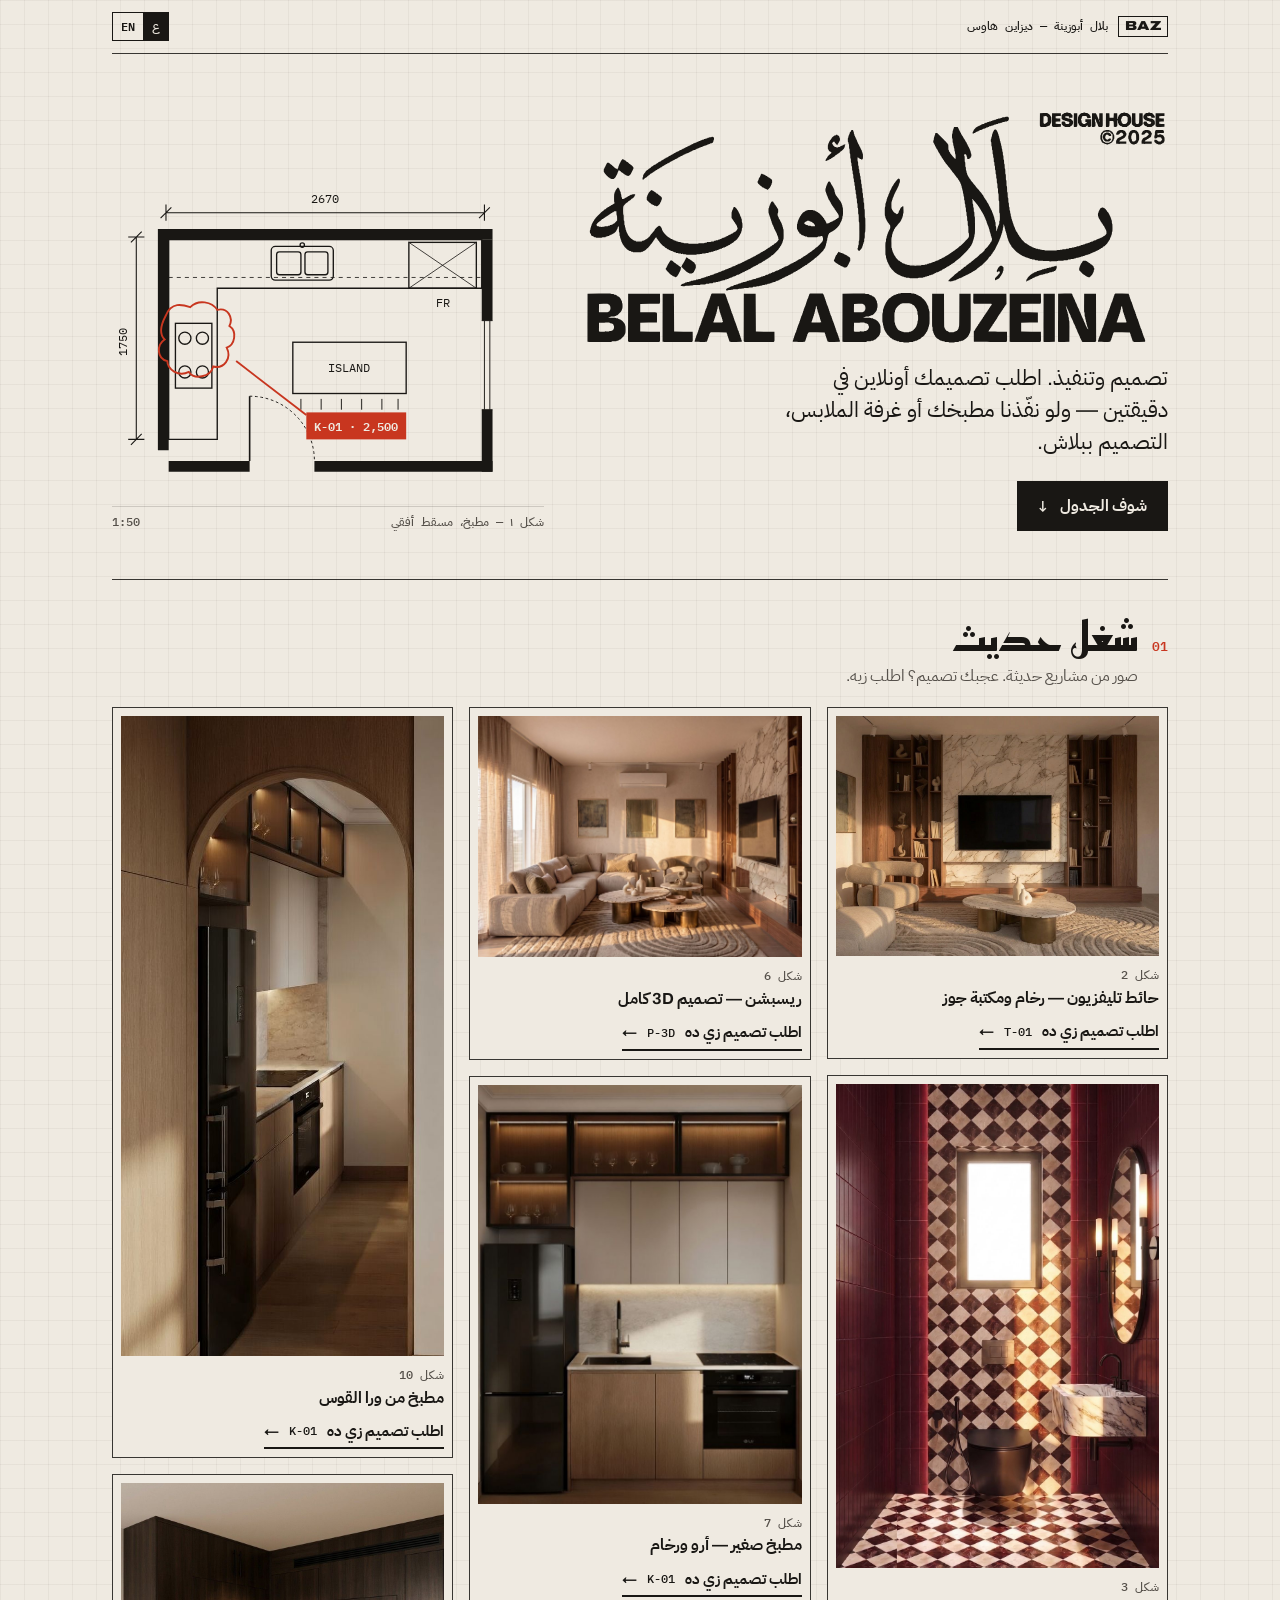
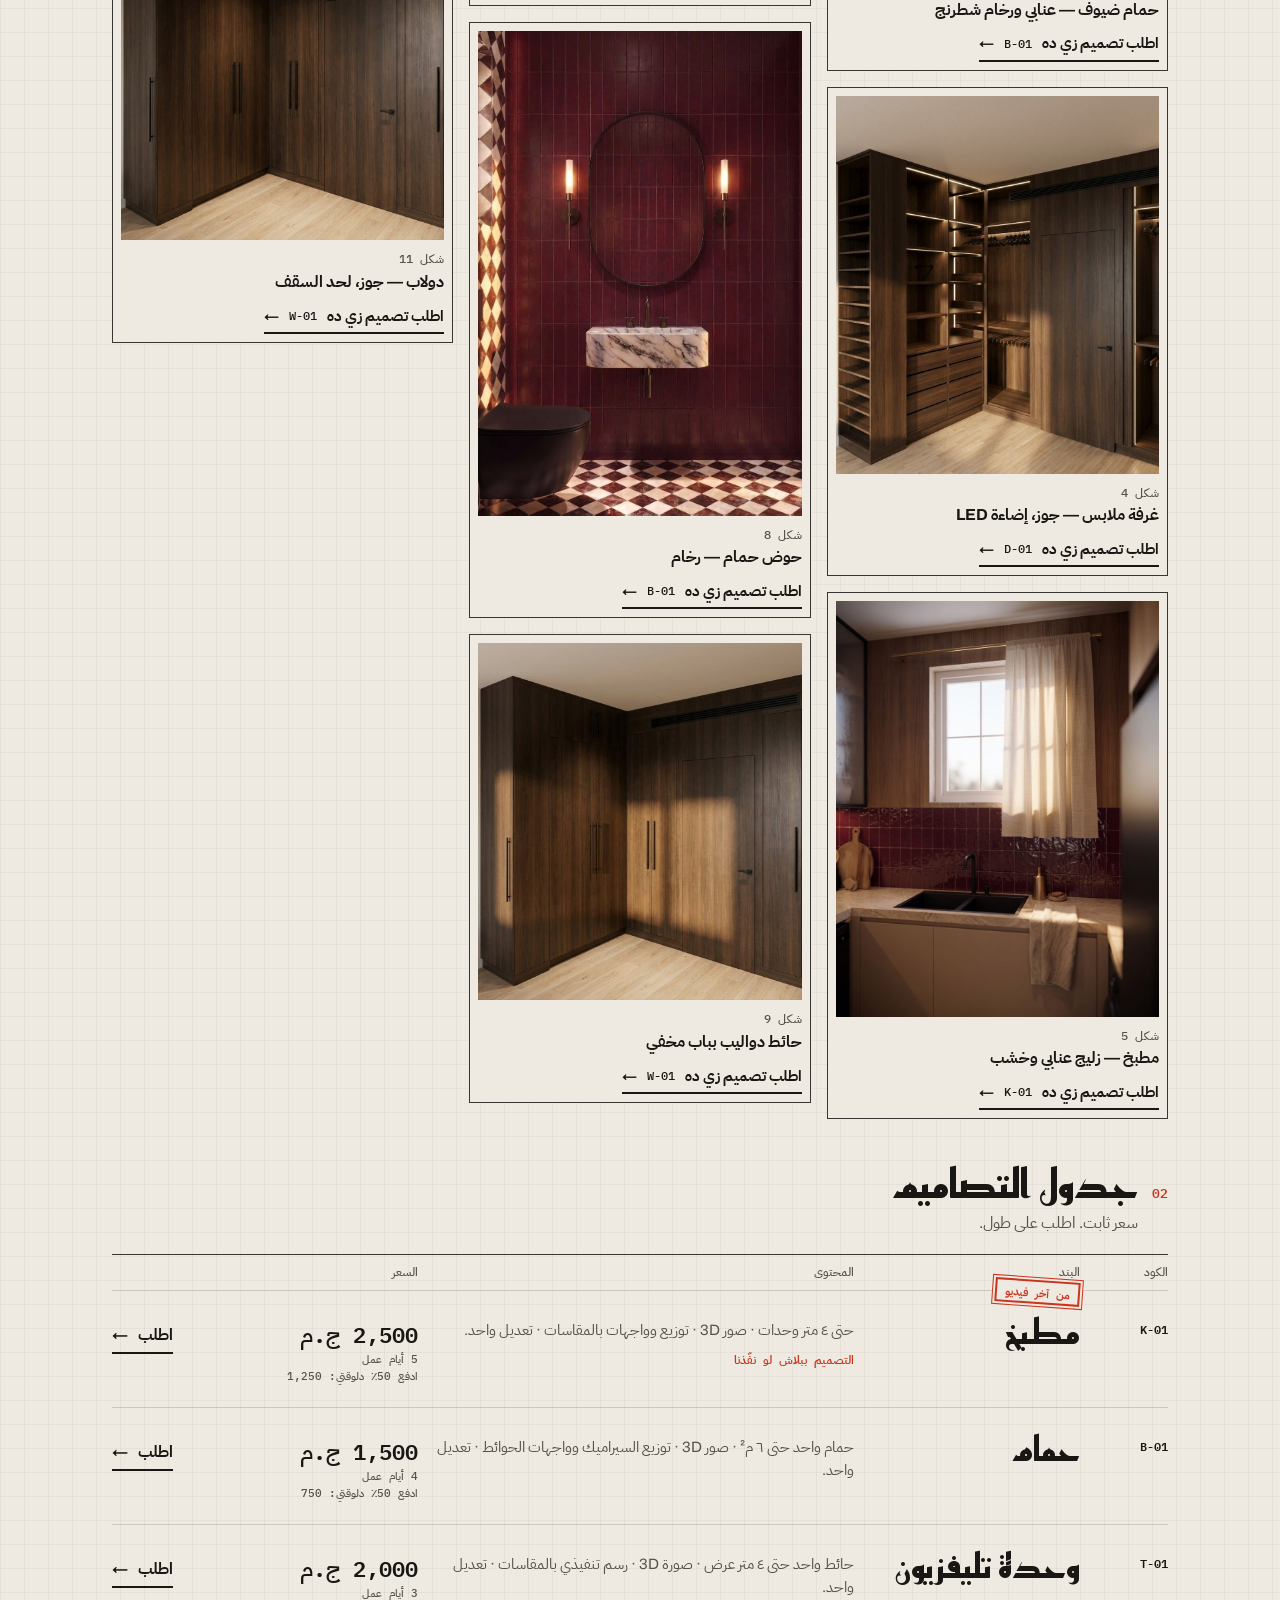
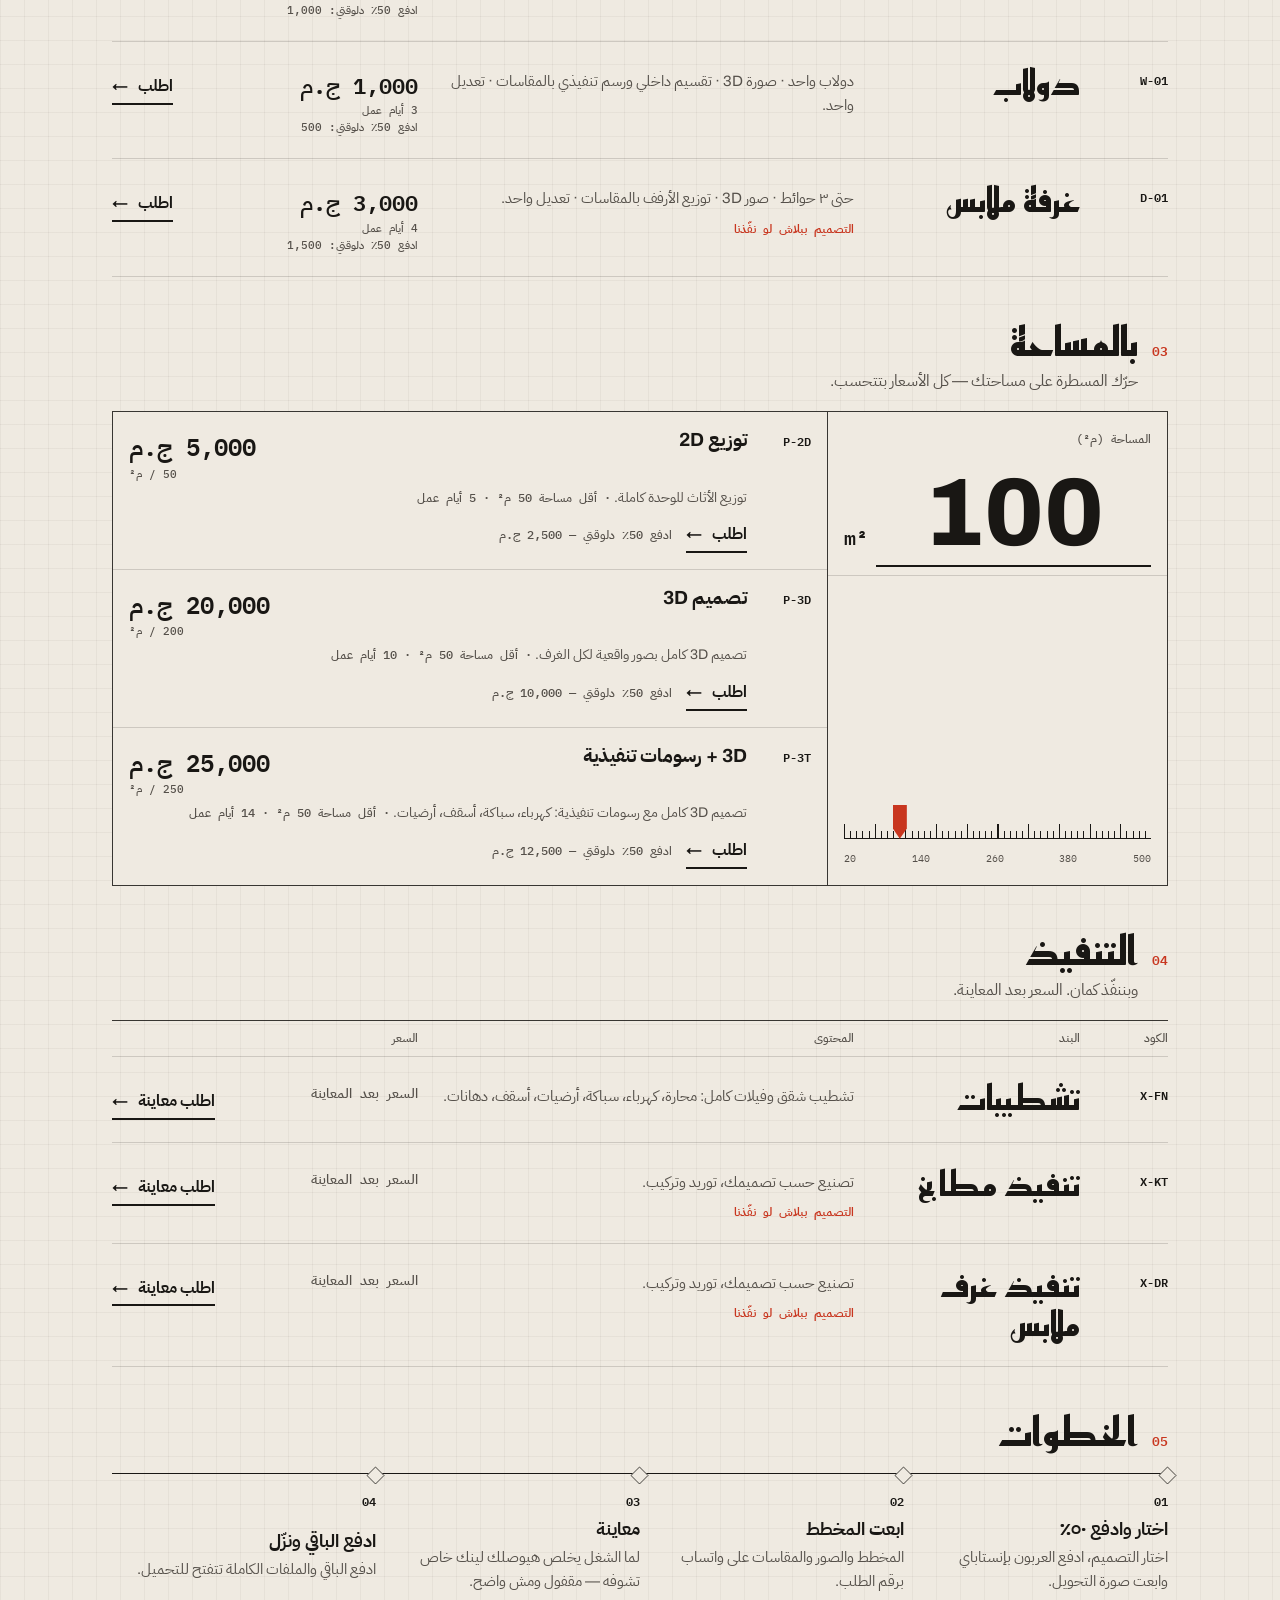
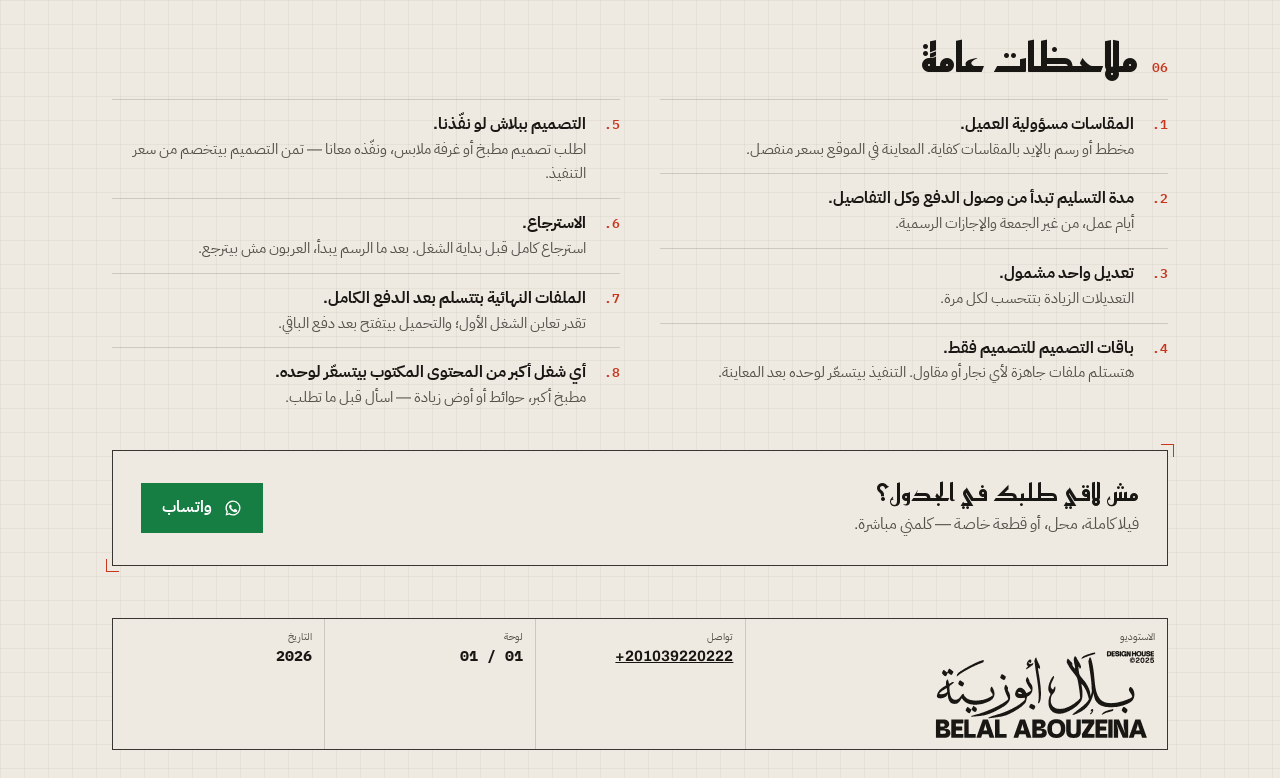
==== commit 25193afa: "Add five more renders to the gallery (10 total) TV wall, living room, burgundy kitchen, two bathroom" ====
--- a/design/index.html
+++ b/design/index.html
@@ -88,11 +88,16 @@
   // Your work, shown near the top. Put images in design/work/.
   // w/h = image size in pixels; order = design it links to ("Order a design like this").
   portfolio: [
-    { src: "work/dressing-room-walnut.jpg", w: 958, h: 1120, order: "dressing", en: "Dressing room — walnut, LED shelving", ar: "غرفة ملابس — جوز، إضاءة LED" },
-    { src: "work/kitchen-compact.jpg",      w: 710, h: 920,  order: "kitchen",  en: "Compact kitchen — oak & marble",       ar: "مطبخ صغير — أرو ورخام" },
-    { src: "work/wardrobe-walnut-light.jpg",w: 976, h: 1078, order: "wardrobe", en: "Wardrobe wall with hidden door",       ar: "حائط دواليب بباب مخفي" },
-    { src: "work/kitchen-arch.jpg",         w: 586, h: 1400, order: "kitchen",  en: "Kitchen through the arch",             ar: "مطبخ من ورا القوس" },
-    { src: "work/wardrobe-walnut.jpg",      w: 976, h: 1078, order: "wardrobe", en: "Wardrobe — walnut, full height",       ar: "دولاب — جوز، لحد السقف" }
+    { src: "work/tv-wall-marble.jpg",        w: 1184, h: 880,  order: "tv",       en: "TV wall — marble & walnut shelving",   ar: "حائط تليفزيون — رخام ومكتبة جوز" },
+    { src: "work/bathroom-checkered.jpg",    w: 934,  h: 1400, order: "bathroom", en: "Guest bathroom — burgundy & checkered marble", ar: "حمام ضيوف — عنابي ورخام شطرنج" },
+    { src: "work/dressing-room-walnut.jpg",  w: 958,  h: 1120, order: "dressing", en: "Dressing room — walnut, LED shelving", ar: "غرفة ملابس — جوز، إضاءة LED" },
+    { src: "work/kitchen-burgundy-sink.jpg", w: 896,  h: 1152, order: "kitchen",  en: "Kitchen — burgundy zellige & wood",    ar: "مطبخ — زليج عنابي وخشب" },
+    { src: "work/living-room-marble.jpg",    w: 1400, h: 1045, order: "3d",       en: "Living room — full 3D design",         ar: "ريسبشن — تصميم 3D كامل" },
+    { src: "work/kitchen-compact.jpg",       w: 710,  h: 920,  order: "kitchen",  en: "Compact kitchen — oak & marble",       ar: "مطبخ صغير — أرو ورخام" },
+    { src: "work/bathroom-vanity.jpg",       w: 843,  h: 1264, order: "bathroom", en: "Bathroom vanity — marble basin",       ar: "حوض حمام — رخام" },
+    { src: "work/wardrobe-walnut-light.jpg", w: 976,  h: 1078, order: "wardrobe", en: "Wardrobe wall with hidden door",       ar: "حائط دواليب بباب مخفي" },
+    { src: "work/kitchen-arch.jpg",          w: 586,  h: 1400, order: "kitchen",  en: "Kitchen through the arch",             ar: "مطبخ من ورا القوس" },
+    { src: "work/wardrobe-walnut.jpg",       w: 976,  h: 1078, order: "wardrobe", en: "Wardrobe — walnut, full height",       ar: "دولاب — جوز، لحد السقف" }
   ]
 };
 </script>
@@ -632,7 +637,7 @@
   const hasWork = CONFIG.portfolio.length > 0;
   $('s4').hidden = !hasWork;
   if (hasWork) $('work').innerHTML = CONFIG.portfolio.map((w,i) => {
-    const pk = CONFIG.packages.find(p => p.id === w.order && p.price != null);
+    const pk = CONFIG.packages.find(p => p.id === w.order && p.price != null) || CONFIG.perMeter.find(p => p.id === w.order);
     return `<figure>
       <button type="button" class="zoom" data-zoom="${i}" aria-label="${esc(L(w))}"><img src="${esc(w.src)}" alt="${esc(L(w))}" width="${w.w}" height="${w.h}" loading="${i < 2 ? 'eager' : 'lazy'}" decoding="async"></button>
       <figcaption><span class="mono muted">${t('fig',{n:i+2})}</span><span class="cap-t">${esc(L(w))}</span>
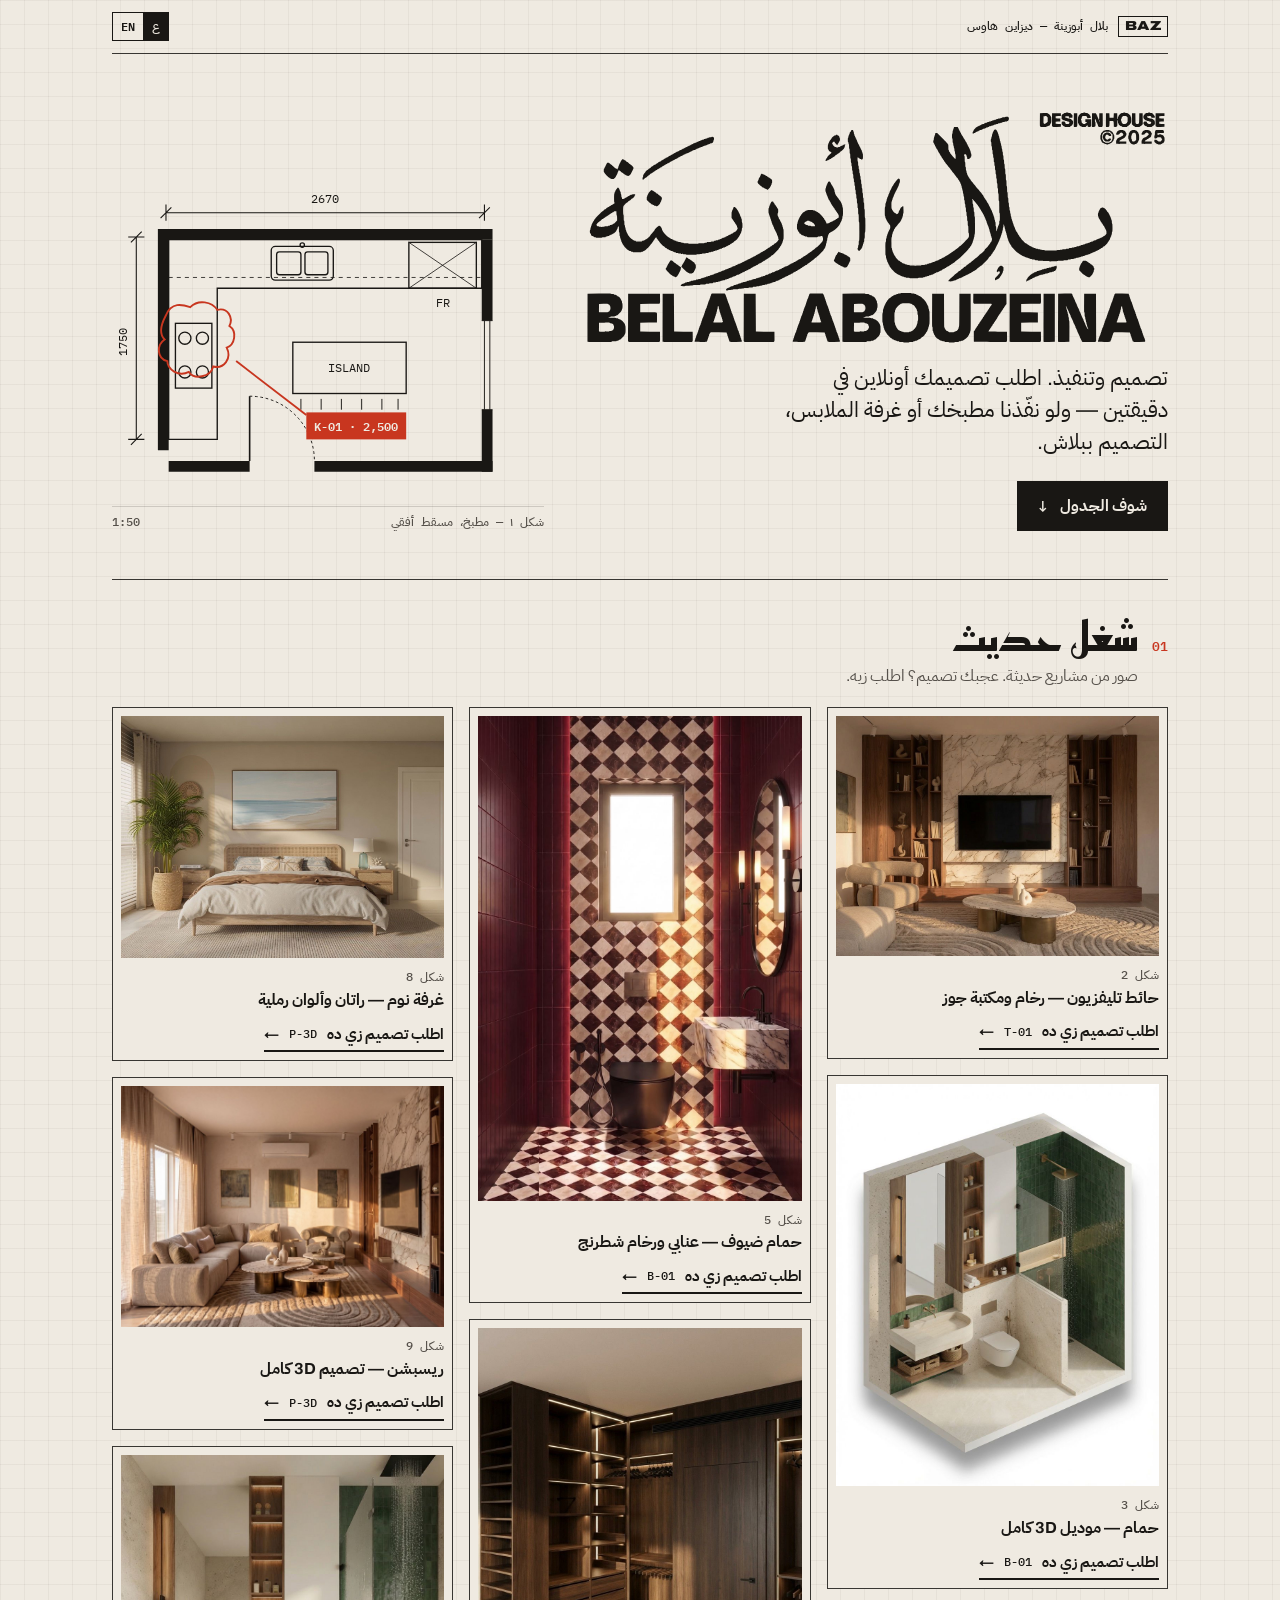
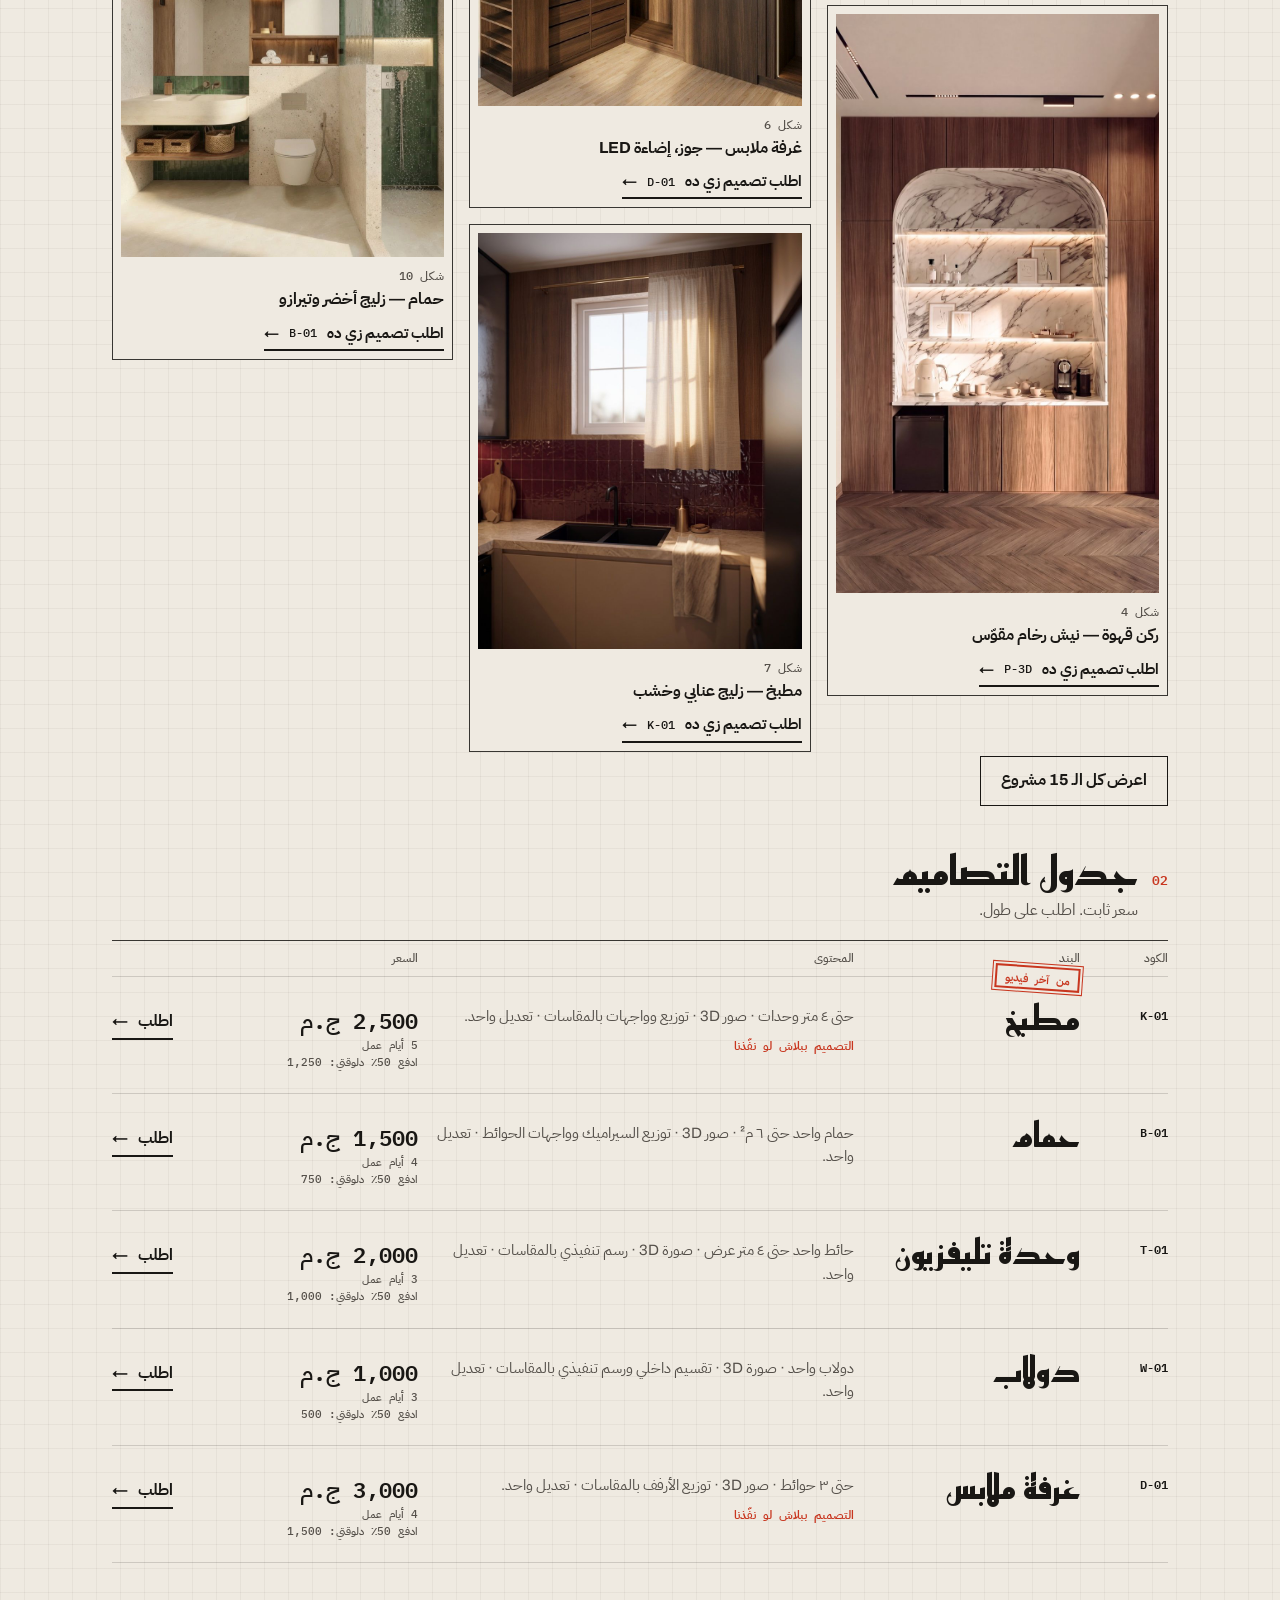
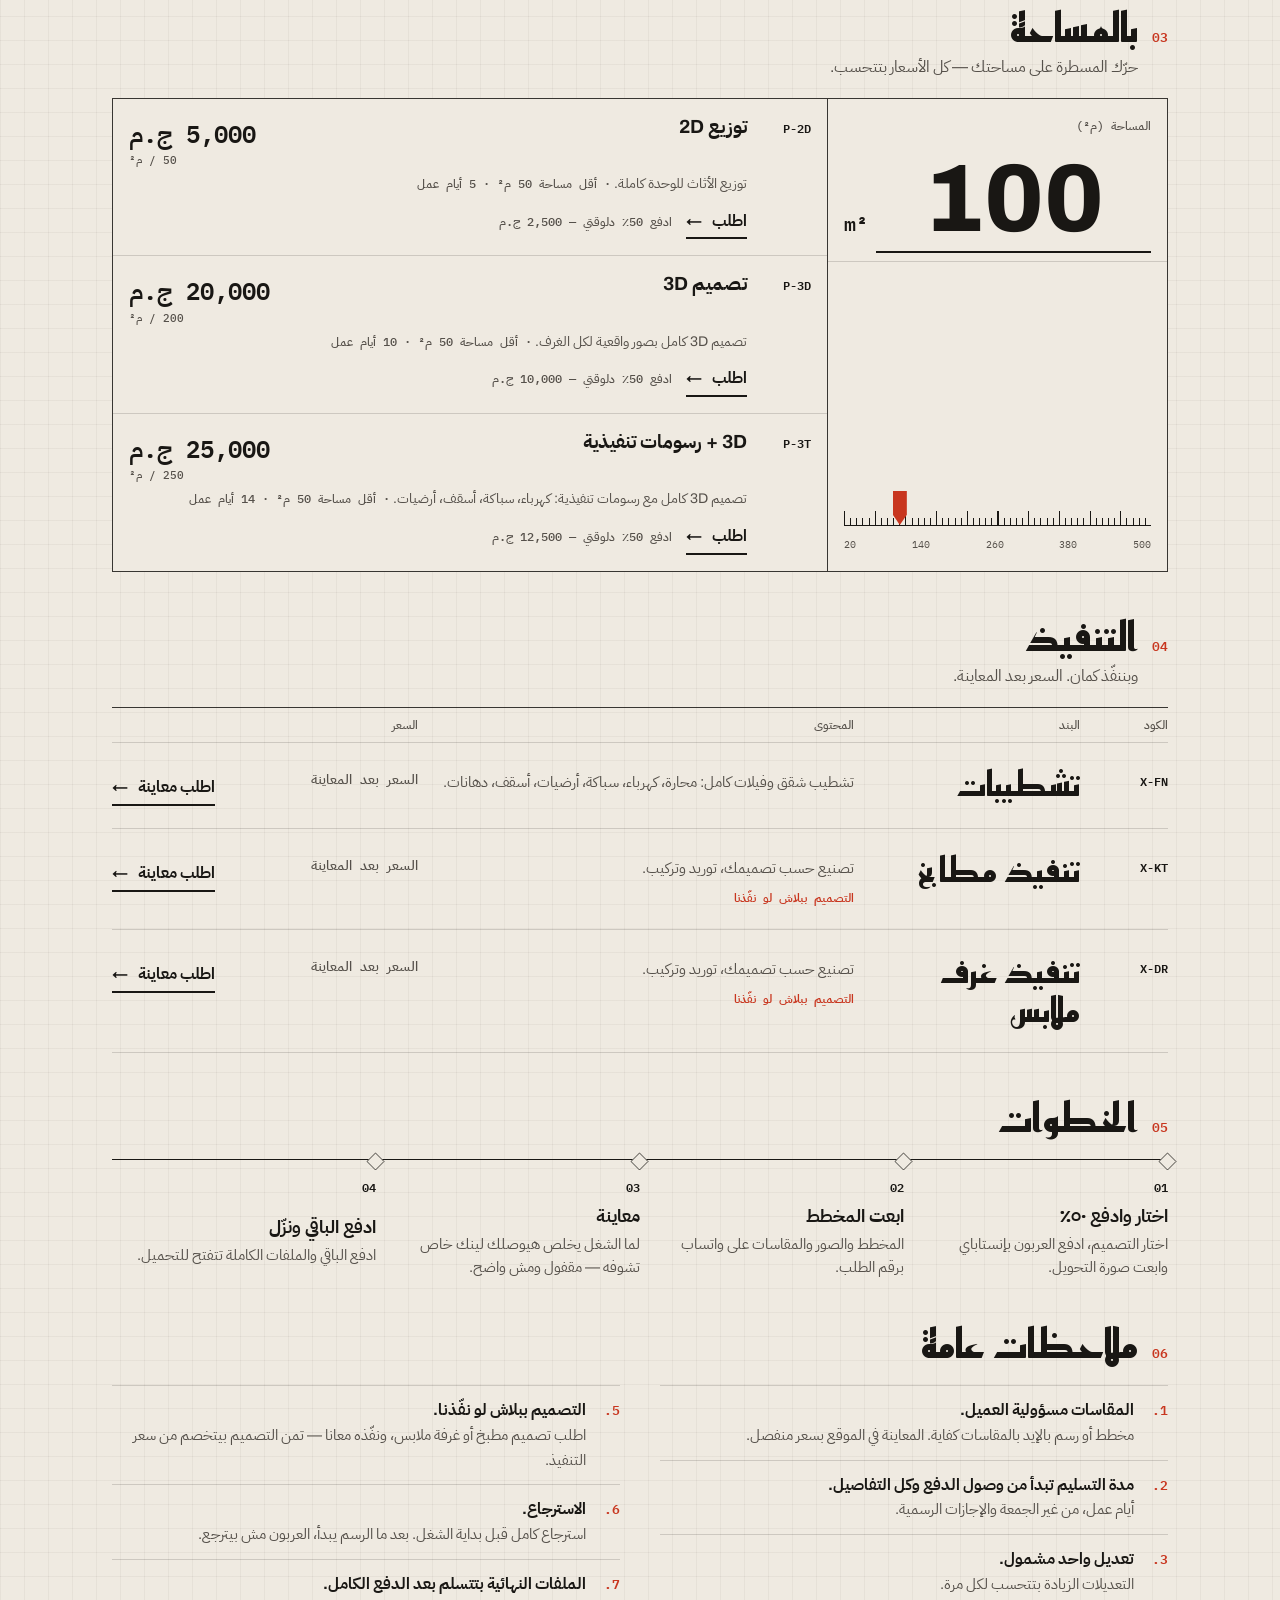
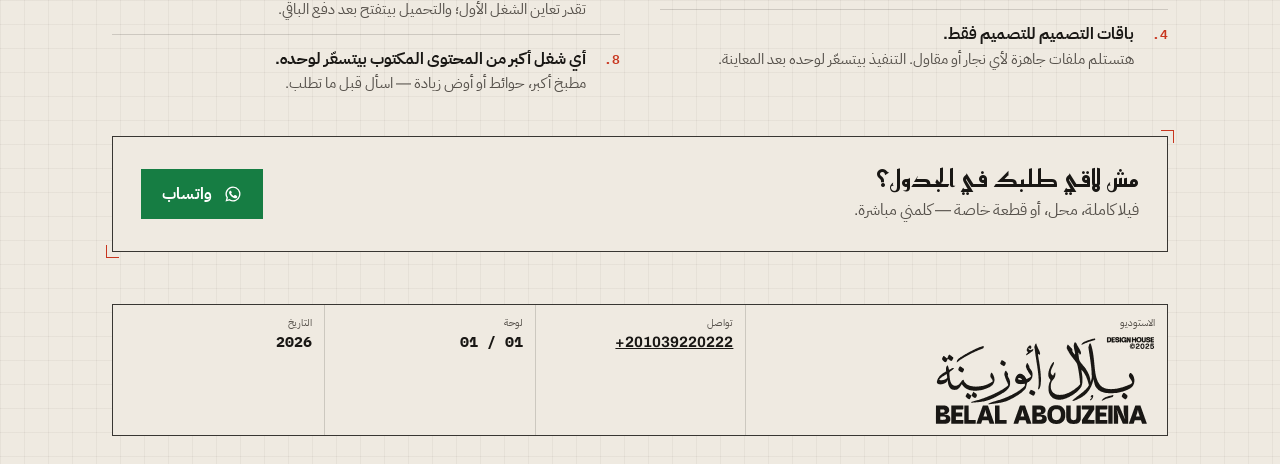
==== commit d424b96f: "Add five more renders (15 total); desktop gallery shows 9 with Show all Co-Authored-By: Claude Opus " ====
--- a/design/index.html
+++ b/design/index.html
@@ -88,16 +88,21 @@
   // Your work, shown near the top. Put images in design/work/.
   // w/h = image size in pixels; order = design it links to ("Order a design like this").
   portfolio: [
-    { src: "work/tv-wall-marble.jpg",        w: 1184, h: 880,  order: "tv",       en: "TV wall — marble & walnut shelving",   ar: "حائط تليفزيون — رخام ومكتبة جوز" },
-    { src: "work/bathroom-checkered.jpg",    w: 934,  h: 1400, order: "bathroom", en: "Guest bathroom — burgundy & checkered marble", ar: "حمام ضيوف — عنابي ورخام شطرنج" },
-    { src: "work/dressing-room-walnut.jpg",  w: 958,  h: 1120, order: "dressing", en: "Dressing room — walnut, LED shelving", ar: "غرفة ملابس — جوز، إضاءة LED" },
-    { src: "work/kitchen-burgundy-sink.jpg", w: 896,  h: 1152, order: "kitchen",  en: "Kitchen — burgundy zellige & wood",    ar: "مطبخ — زليج عنابي وخشب" },
-    { src: "work/living-room-marble.jpg",    w: 1400, h: 1045, order: "3d",       en: "Living room — full 3D design",         ar: "ريسبشن — تصميم 3D كامل" },
-    { src: "work/kitchen-compact.jpg",       w: 710,  h: 920,  order: "kitchen",  en: "Compact kitchen — oak & marble",       ar: "مطبخ صغير — أرو ورخام" },
-    { src: "work/bathroom-vanity.jpg",       w: 843,  h: 1264, order: "bathroom", en: "Bathroom vanity — marble basin",       ar: "حوض حمام — رخام" },
-    { src: "work/wardrobe-walnut-light.jpg", w: 976,  h: 1078, order: "wardrobe", en: "Wardrobe wall with hidden door",       ar: "حائط دواليب بباب مخفي" },
-    { src: "work/kitchen-arch.jpg",          w: 586,  h: 1400, order: "kitchen",  en: "Kitchen through the arch",             ar: "مطبخ من ورا القوس" },
-    { src: "work/wardrobe-walnut.jpg",       w: 976,  h: 1078, order: "wardrobe", en: "Wardrobe — walnut, full height",       ar: "دولاب — جوز، لحد السقف" }
+    { src: "work/tv-wall-marble.jpg", w: 1184, h: 880, order: "tv", en: "TV wall — marble & walnut shelving", ar: "حائط تليفزيون — رخام ومكتبة جوز" },
+    { src: "work/bathroom-green-cutaway.jpg", w: 912, h: 1136, order: "bathroom", en: "Bathroom — full 3D model", ar: "حمام — موديل 3D كامل" },
+    { src: "work/coffee-niche-marble.jpg", w: 781, h: 1400, order: "3d", en: "Coffee corner — marble arch niche", ar: "ركن قهوة — نيش رخام مقوّس" },
+    { src: "work/bathroom-checkered.jpg", w: 934, h: 1400, order: "bathroom", en: "Guest bathroom — burgundy & checkered marble", ar: "حمام ضيوف — عنابي ورخام شطرنج" },
+    { src: "work/dressing-room-walnut.jpg", w: 958, h: 1120, order: "dressing", en: "Dressing room — walnut, LED shelving", ar: "غرفة ملابس — جوز، إضاءة LED" },
+    { src: "work/kitchen-burgundy-sink.jpg", w: 896, h: 1152, order: "kitchen", en: "Kitchen — burgundy zellige & wood", ar: "مطبخ — زليج عنابي وخشب" },
+    { src: "work/bedroom-coastal.jpg", w: 1152, h: 864, order: "3d", en: "Bedroom — rattan & sand tones", ar: "غرفة نوم — راتان وألوان رملية" },
+    { src: "work/living-room-marble.jpg", w: 1400, h: 1045, order: "3d", en: "Living room — full 3D design", ar: "ريسبشن — تصميم 3D كامل" },
+    { src: "work/bathroom-green.jpg", w: 912, h: 1136, order: "bathroom", en: "Bathroom — green zellige & terrazzo", ar: "حمام — زليج أخضر وتيرازو" },
+    { src: "work/kitchen-compact.jpg", w: 710, h: 920, order: "kitchen", en: "Compact kitchen — oak & marble", ar: "مطبخ صغير — أرو ورخام" },
+    { src: "work/bathroom-vanity.jpg", w: 843, h: 1264, order: "bathroom", en: "Bathroom vanity — marble basin", ar: "حوض حمام — رخام" },
+    { src: "work/wardrobe-walnut-light.jpg", w: 976, h: 1078, order: "wardrobe", en: "Wardrobe wall with hidden door", ar: "حائط دواليب بباب مخفي" },
+    { src: "work/kitchen-arch.jpg", w: 586, h: 1400, order: "kitchen", en: "Kitchen through the arch", ar: "مطبخ من ورا القوس" },
+    { src: "work/bedroom-coastal-detail.jpg", w: 1152, h: 864, order: "3d", en: "Bedroom — detail", ar: "غرفة نوم — تفصيلة" },
+    { src: "work/wardrobe-walnut.jpg", w: 976, h: 1078, order: "wardrobe", en: "Wardrobe — walnut, full height", ar: "دولاب — جوز، لحد السقف" }
   ]
 };
 </script>
@@ -260,7 +265,10 @@
   .work figure{display:flex;break-inside:avoid;margin-bottom:16px;max-width:none}
   .work img{width:100%;height:auto;max-height:640px;object-fit:cover}
   .work figcaption{max-width:none}
-}
+  .work:not(.open) .extra{display:none}
+}
+#moreWork{display:none}
+@media (min-width:860px){#moreWork:not([hidden]){display:inline-flex;margin-top:4px}}
 .lb{position:fixed;inset:0;z-index:60;background:rgba(10,10,9,.92);display:grid;place-items:center;padding:16px;cursor:zoom-out}
 .lb img{max-width:100%;max-height:calc(100vh - 80px);object-fit:contain;display:block}
 .lb p{color:#efeae1;font-family:var(--mono);font-size:12px;margin:10px 0 0;text-align:center}
@@ -410,6 +418,7 @@
     <section id="s4" hidden>
       <div class="shead"><span class="no"></span><h2 data-t="h4"></h2><p data-t="p4"></p></div>
       <div class="work" id="work"></div>
+      <button type="button" class="btn out" id="moreWork" hidden></button>
     </section>
 
     <section id="s1">
@@ -510,7 +519,7 @@
     areaL: "Area (m²)", perM: "{r} / m²", min: "min. {n} m²",
     deposit: "Pay {p}% now", h3: "Procedure",
     proc: [["Choose & pay 50%", "Pick a design, pay the deposit by InstaPay and send the screenshot."], ["Send your plan", "Plan, photos and measurements on WhatsApp, with your order number."], ["Preview", "When the work is ready you get a private link to see it — locked and pixelated."], ["Pay the rest, download", "Pay the balance and the full files unlock for download."]],
-    h4: "Recent work", p4: "Renders from recent projects. Like one? Order the same design.", fig: "Fig. {n}", likeThis: "Order a design like this", h5: "General notes",
+    h4: "Recent work", p4: "Renders from recent projects. Like one? Order the same design.", fig: "Fig. {n}", likeThis: "Order a design like this", moreWork: "Show all {n} projects", h5: "General notes",
     notes: [
       ["Measurements are supplied by the client.", "A plan or a hand sketch with dimensions is enough. Site visits are quoted separately."],
       ["Delivery time starts on receipt of payment and all details.", "Working days, excluding Fridays and public holidays."],
@@ -550,7 +559,7 @@
     areaL: "المساحة (م²)", perM: "{r} / م²", min: "أقل مساحة {n} م²",
     deposit: "ادفع {p}٪ دلوقتي", h3: "الخطوات",
     proc: [["اختار وادفع ٥٠٪", "اختار التصميم، ادفع العربون بإنستاباي وابعت صورة التحويل."], ["ابعت المخطط", "المخطط والصور والمقاسات على واتساب برقم الطلب."], ["معاينة", "لما الشغل يخلص هيوصلك لينك خاص تشوفه — مقفول ومش واضح."], ["ادفع الباقي ونزّل", "ادفع الباقي والملفات الكاملة تتفتح للتحميل."]],
-    h4: "شغل حديث", p4: "صور من مشاريع حديثة. عجبك تصميم؟ اطلب زيه.", fig: "شكل {n}", likeThis: "اطلب تصميم زي ده", h5: "ملاحظات عامة",
+    h4: "شغل حديث", p4: "صور من مشاريع حديثة. عجبك تصميم؟ اطلب زيه.", fig: "شكل {n}", likeThis: "اطلب تصميم زي ده", moreWork: "اعرض كل الـ {n} مشروع", h5: "ملاحظات عامة",
     notes: [
       ["المقاسات مسؤولية العميل.", "مخطط أو رسم بالإيد بالمقاسات كفاية. المعاينة في الموقع بسعر منفصل."],
       ["مدة التسليم تبدأ من وصول الدفع وكل التفاصيل.", "أيام عمل، من غير الجمعة والإجازات الرسمية."],
@@ -638,11 +647,13 @@
   $('s4').hidden = !hasWork;
   if (hasWork) $('work').innerHTML = CONFIG.portfolio.map((w,i) => {
     const pk = CONFIG.packages.find(p => p.id === w.order && p.price != null) || CONFIG.perMeter.find(p => p.id === w.order);
-    return `<figure>
+    return `<figure${i >= 9 ? ' class="extra"' : ''}>
       <button type="button" class="zoom" data-zoom="${i}" aria-label="${esc(L(w))}"><img src="${esc(w.src)}" alt="${esc(L(w))}" width="${w.w}" height="${w.h}" loading="${i < 2 ? 'eager' : 'lazy'}" decoding="async"></button>
       <figcaption><span class="mono muted">${t('fig',{n:i+2})}</span><span class="cap-t">${esc(L(w))}</span>
         ${pk ? `<button class="order" type="button" data-order="${pk.id}">${t('likeThis')} <span class="mono">${pk.code}</span> ${ARR}</button>` : ''}</figcaption>
     </figure>`; }).join('');
+  $('moreWork').hidden = CONFIG.portfolio.length <= 9 || $('work').classList.contains('open');
+  $('moreWork').textContent = t('moreWork',{n:CONFIG.portfolio.length});
   document.querySelectorAll('main section:not([hidden]) .shead .no').forEach((el, i) => el.textContent = String(i + 1).padStart(2, '0'));
 
   $('customWa').href = waLink(t('waCustom')); $('customWa').innerHTML = WA + `<span>${t('wa')}</span>`;
@@ -750,6 +761,7 @@
 document.addEventListener('click', e => {
   const lb = e.target.closest('[data-lang]');
   if (lb) { lang = lb.dataset.lang; try { localStorage.setItem('bazLang', lang); } catch(_){} render(); return; }
+  if (e.target.closest('#moreWork')) { $('work').classList.add('open'); $('moreWork').hidden = true; return; }
   const z = e.target.closest('[data-zoom]');
   if (z) { const w = CONFIG.portfolio[+z.dataset.zoom]; $('lbImg').src = w.src; $('lbImg').alt = L(w); $('lbCap').textContent = L(w); $('lb').hidden = false; return; }
   if (e.target.closest('#lb')) { $('lb').hidden = true; return; }
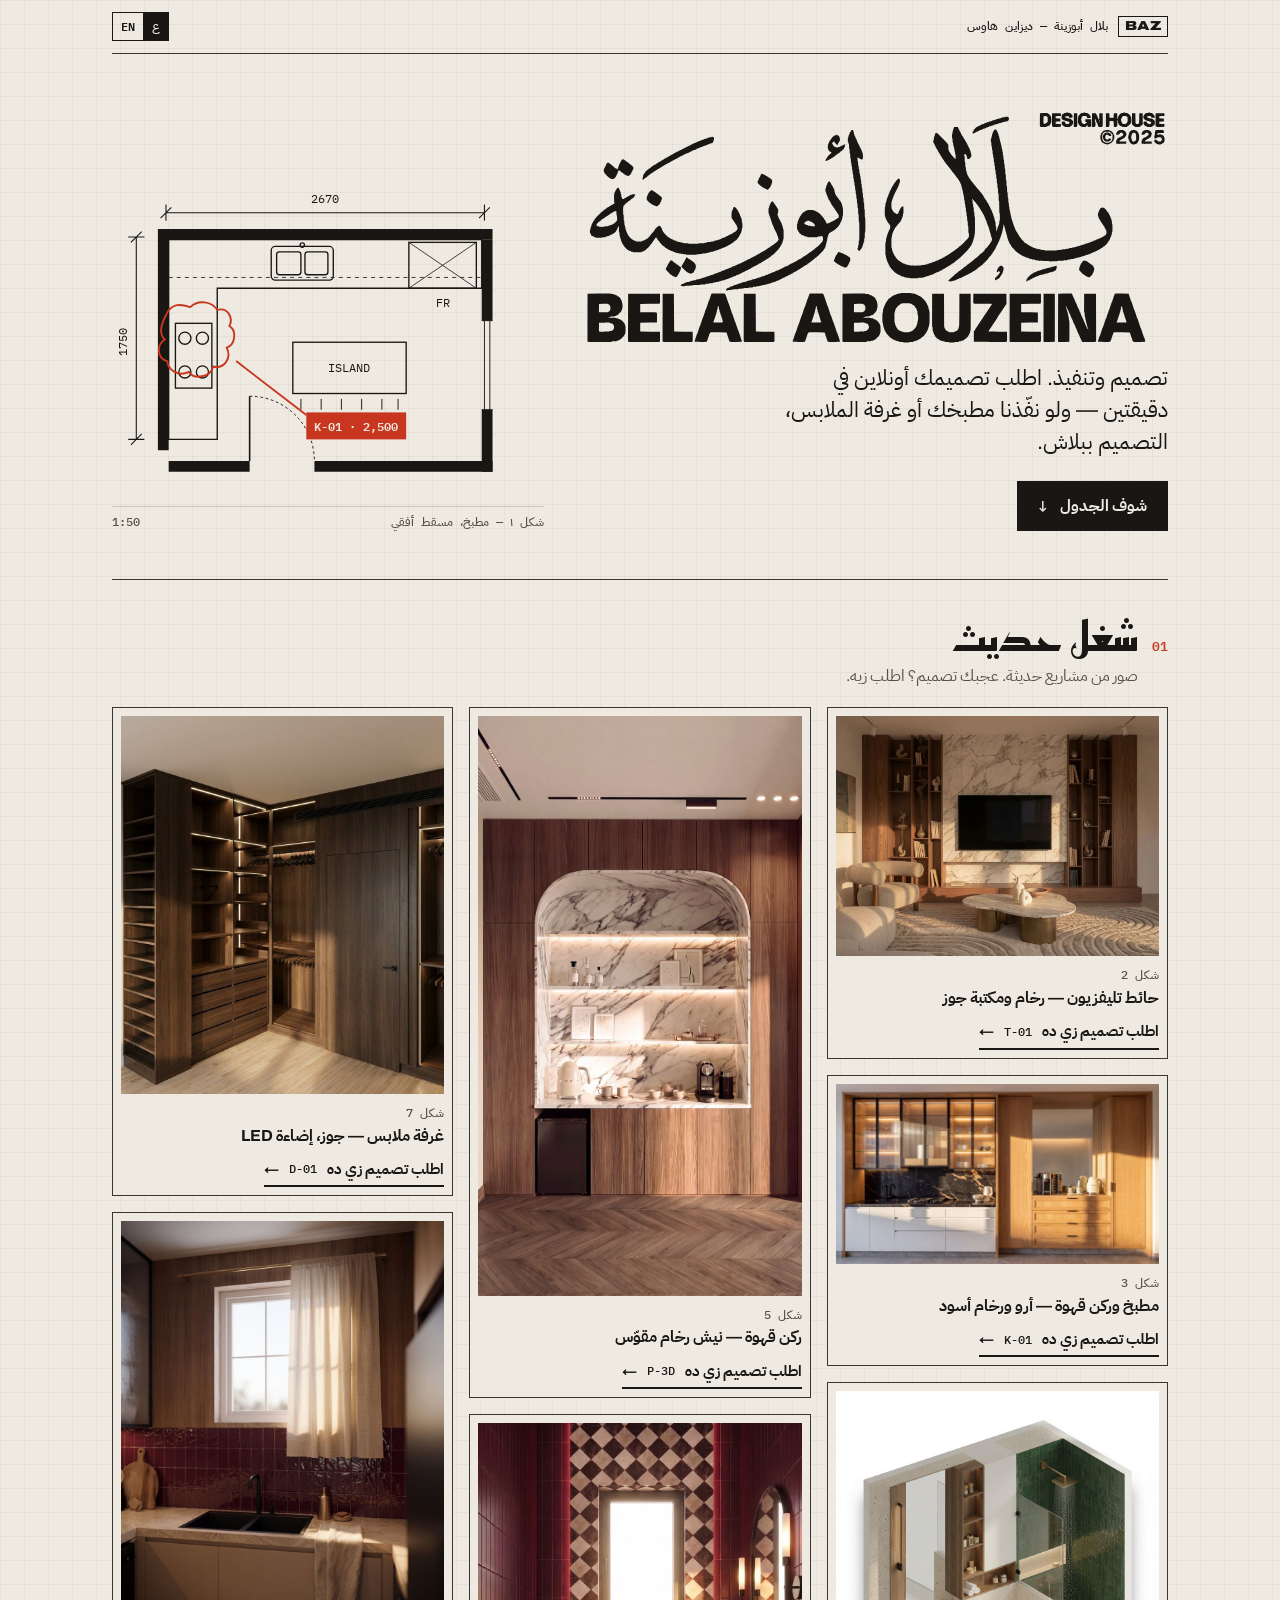
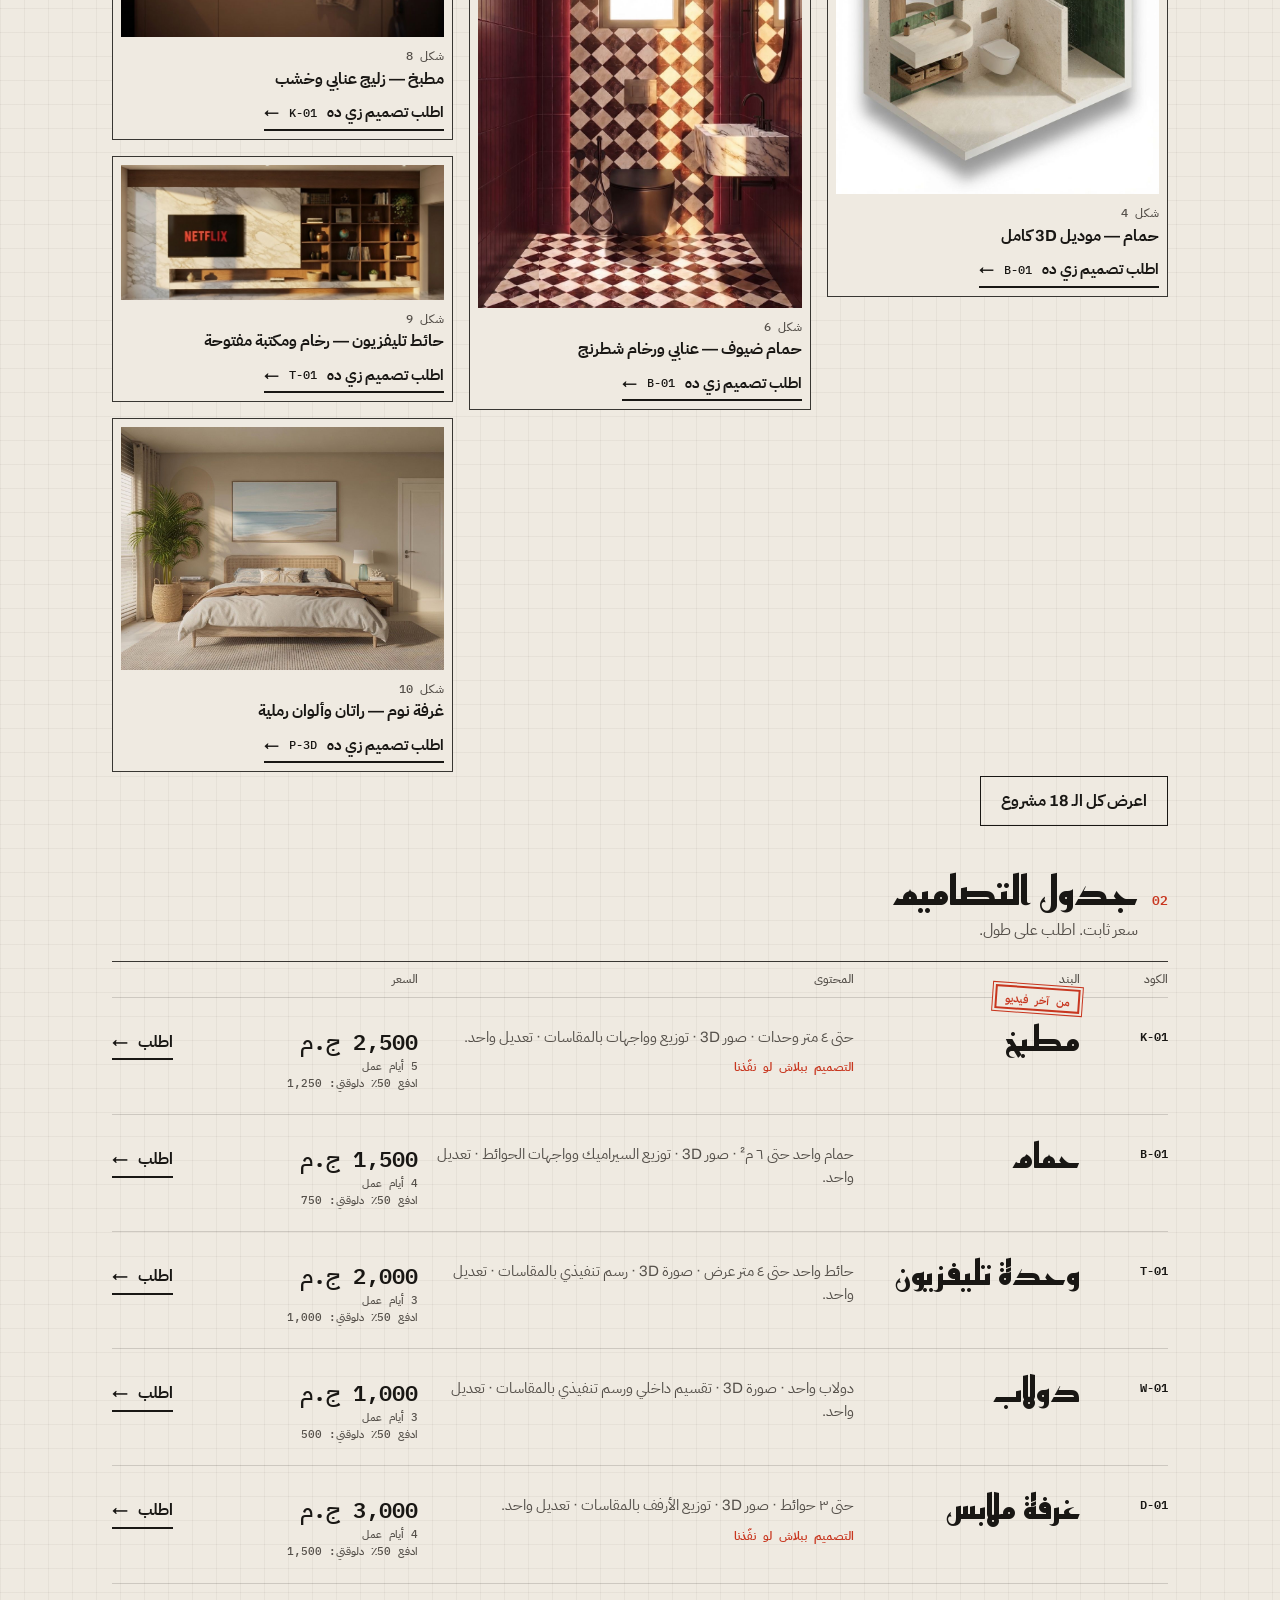
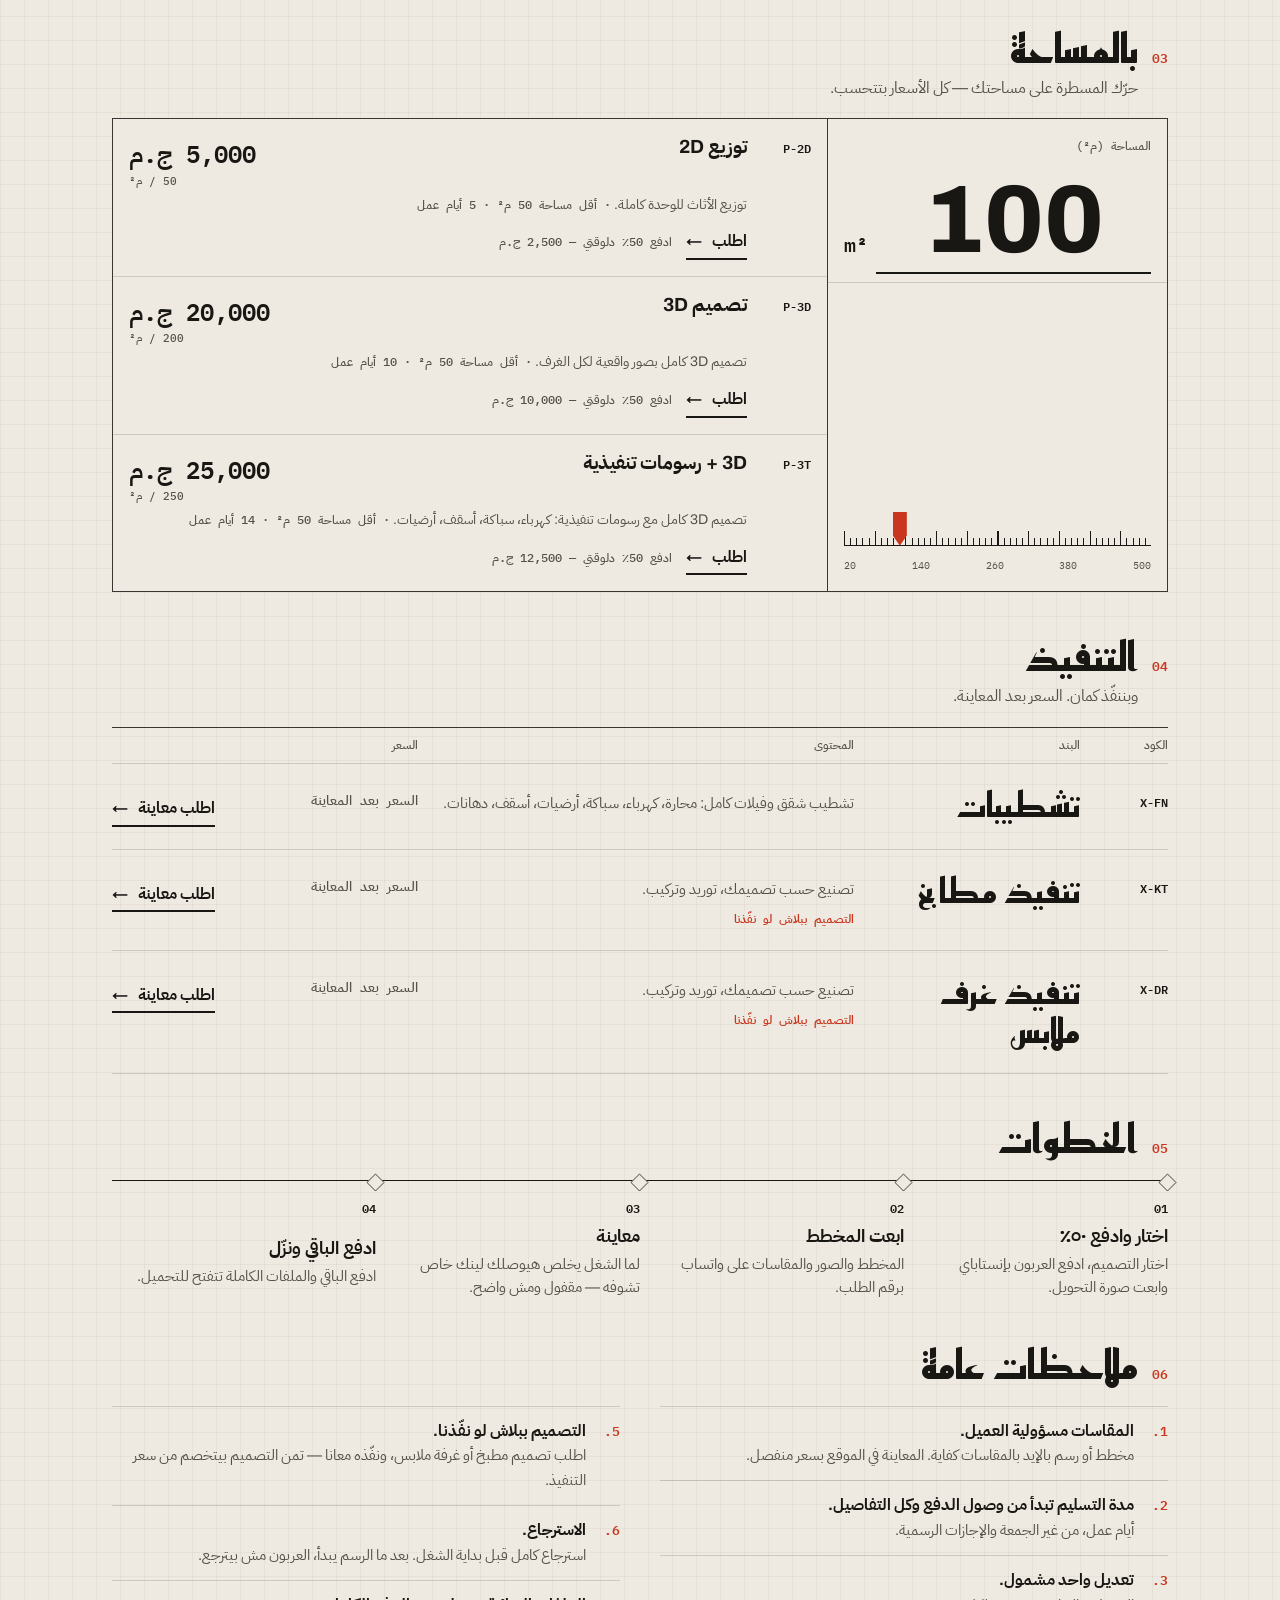
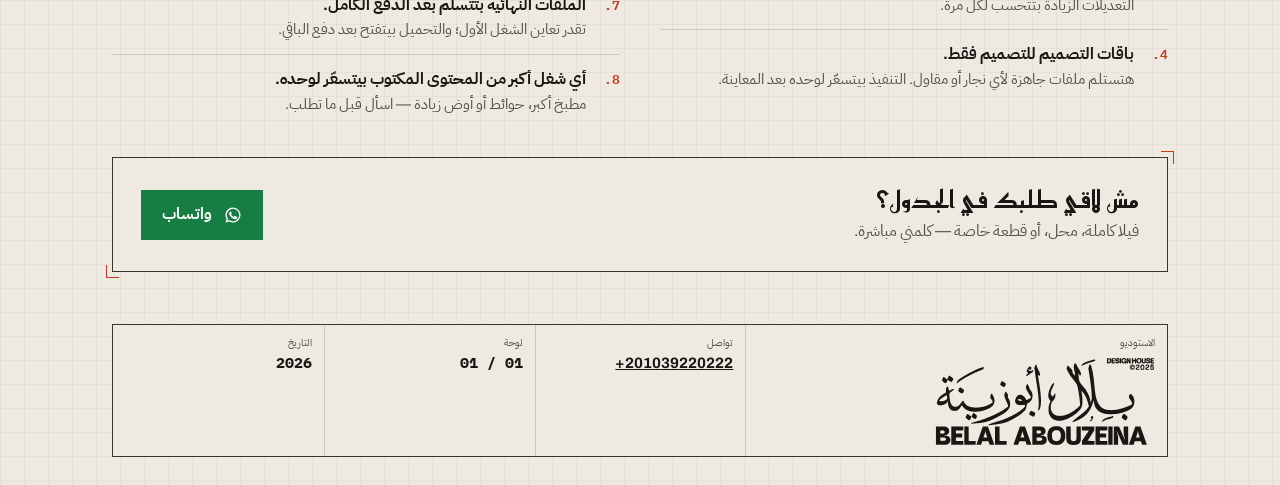
==== commit 123ab9c8: "Add oak kitchen and two marble TV wall renders (18 total) Co-Authored-By: Claude Opus 5.5 <noreply@a" ====
--- a/design/index.html
+++ b/design/index.html
@@ -89,11 +89,13 @@
   // w/h = image size in pixels; order = design it links to ("Order a design like this").
   portfolio: [
     { src: "work/tv-wall-marble.jpg", w: 1184, h: 880, order: "tv", en: "TV wall — marble & walnut shelving", ar: "حائط تليفزيون — رخام ومكتبة جوز" },
+    { src: "work/kitchen-oak-coffee.jpg", w: 1400, h: 781, order: "kitchen", en: "Kitchen & coffee station — oak, black marble", ar: "مطبخ وركن قهوة — أرو ورخام أسود" },
     { src: "work/bathroom-green-cutaway.jpg", w: 912, h: 1136, order: "bathroom", en: "Bathroom — full 3D model", ar: "حمام — موديل 3D كامل" },
     { src: "work/coffee-niche-marble.jpg", w: 781, h: 1400, order: "3d", en: "Coffee corner — marble arch niche", ar: "ركن قهوة — نيش رخام مقوّس" },
     { src: "work/bathroom-checkered.jpg", w: 934, h: 1400, order: "bathroom", en: "Guest bathroom — burgundy & checkered marble", ar: "حمام ضيوف — عنابي ورخام شطرنج" },
     { src: "work/dressing-room-walnut.jpg", w: 958, h: 1120, order: "dressing", en: "Dressing room — walnut, LED shelving", ar: "غرفة ملابس — جوز، إضاءة LED" },
     { src: "work/kitchen-burgundy-sink.jpg", w: 896, h: 1152, order: "kitchen", en: "Kitchen — burgundy zellige & wood", ar: "مطبخ — زليج عنابي وخشب" },
+    { src: "work/tv-wall-marble-shelves.jpg", w: 1400, h: 586, order: "tv", en: "TV wall — marble with open shelving", ar: "حائط تليفزيون — رخام ومكتبة مفتوحة" },
     { src: "work/bedroom-coastal.jpg", w: 1152, h: 864, order: "3d", en: "Bedroom — rattan & sand tones", ar: "غرفة نوم — راتان وألوان رملية" },
     { src: "work/living-room-marble.jpg", w: 1400, h: 1045, order: "3d", en: "Living room — full 3D design", ar: "ريسبشن — تصميم 3D كامل" },
     { src: "work/bathroom-green.jpg", w: 912, h: 1136, order: "bathroom", en: "Bathroom — green zellige & terrazzo", ar: "حمام — زليج أخضر وتيرازو" },
@@ -102,6 +104,7 @@
     { src: "work/wardrobe-walnut-light.jpg", w: 976, h: 1078, order: "wardrobe", en: "Wardrobe wall with hidden door", ar: "حائط دواليب بباب مخفي" },
     { src: "work/kitchen-arch.jpg", w: 586, h: 1400, order: "kitchen", en: "Kitchen through the arch", ar: "مطبخ من ورا القوس" },
     { src: "work/bedroom-coastal-detail.jpg", w: 1152, h: 864, order: "3d", en: "Bedroom — detail", ar: "غرفة نوم — تفصيلة" },
+    { src: "work/tv-wall-marble-detail.jpg", w: 1400, h: 586, order: "tv", en: "TV wall — detail", ar: "حائط تليفزيون — تفصيلة" },
     { src: "work/wardrobe-walnut.jpg", w: 976, h: 1078, order: "wardrobe", en: "Wardrobe — walnut, full height", ar: "دولاب — جوز، لحد السقف" }
   ]
 };
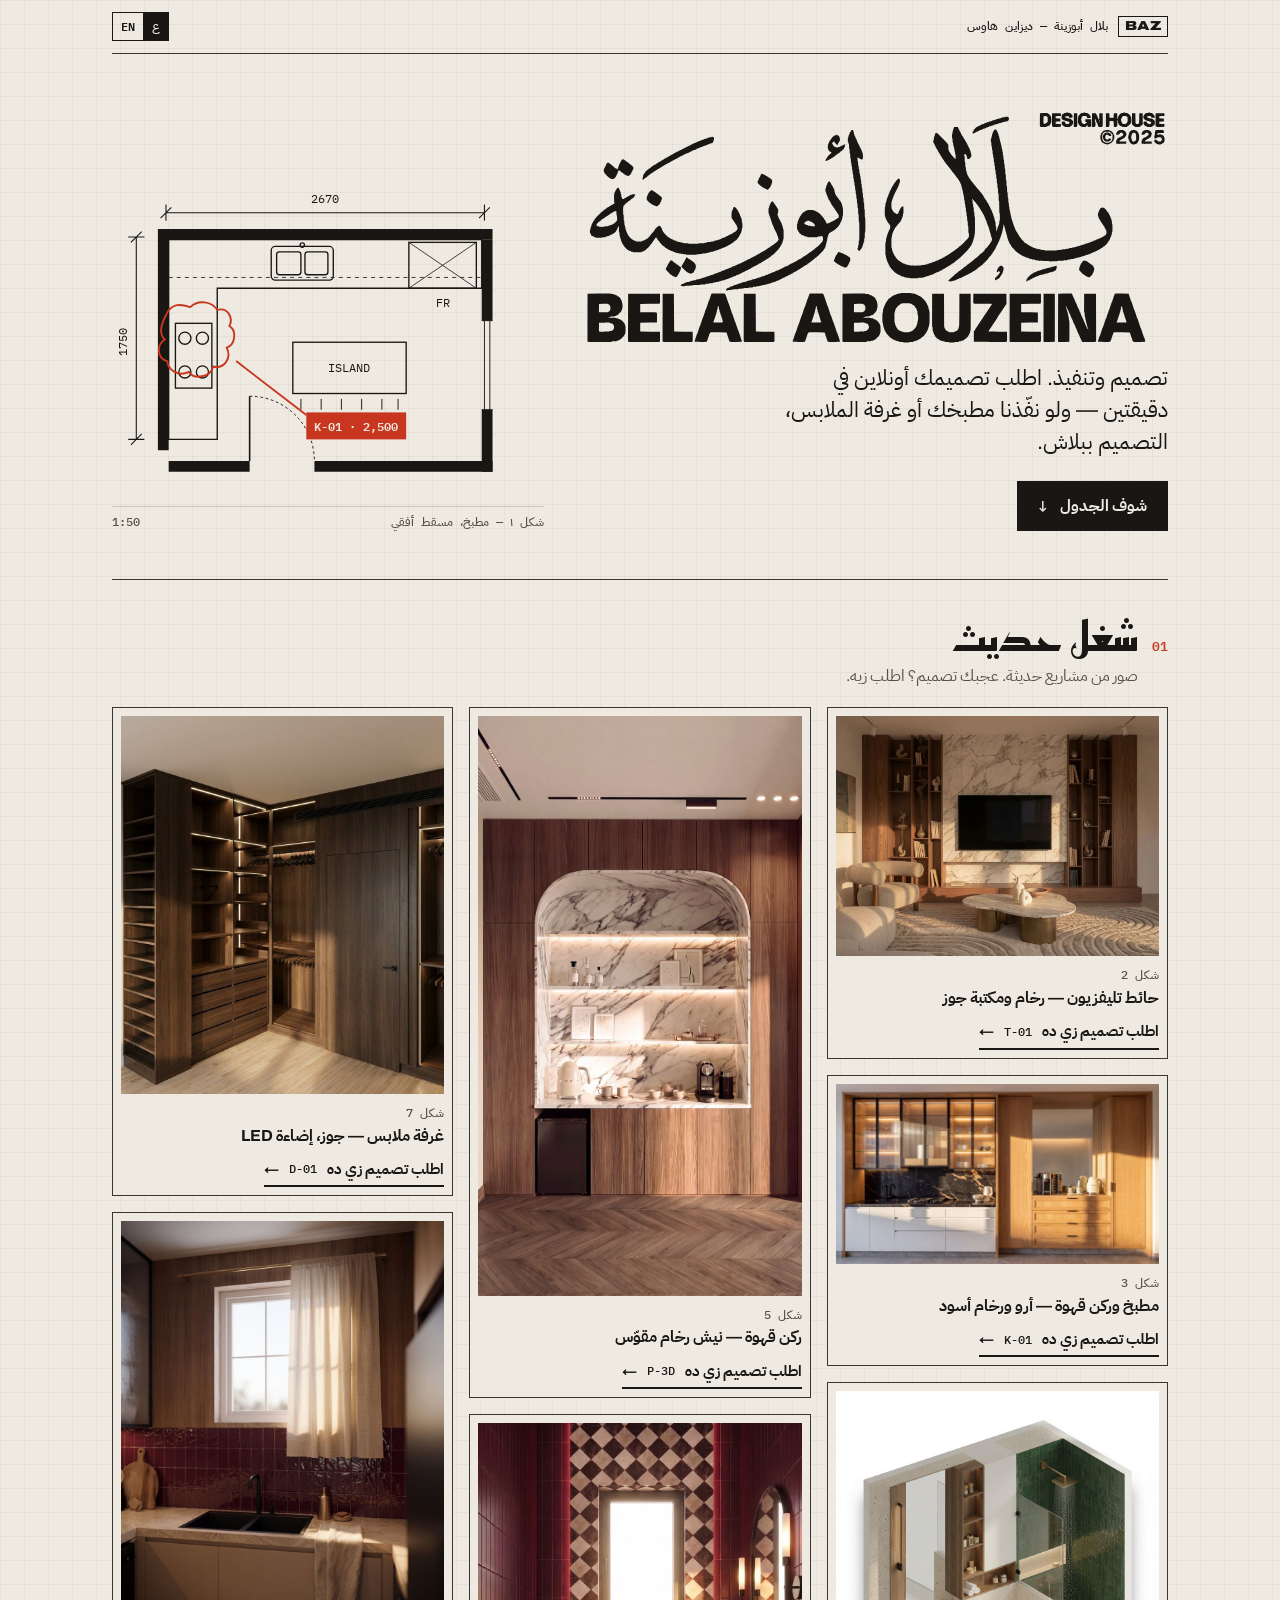
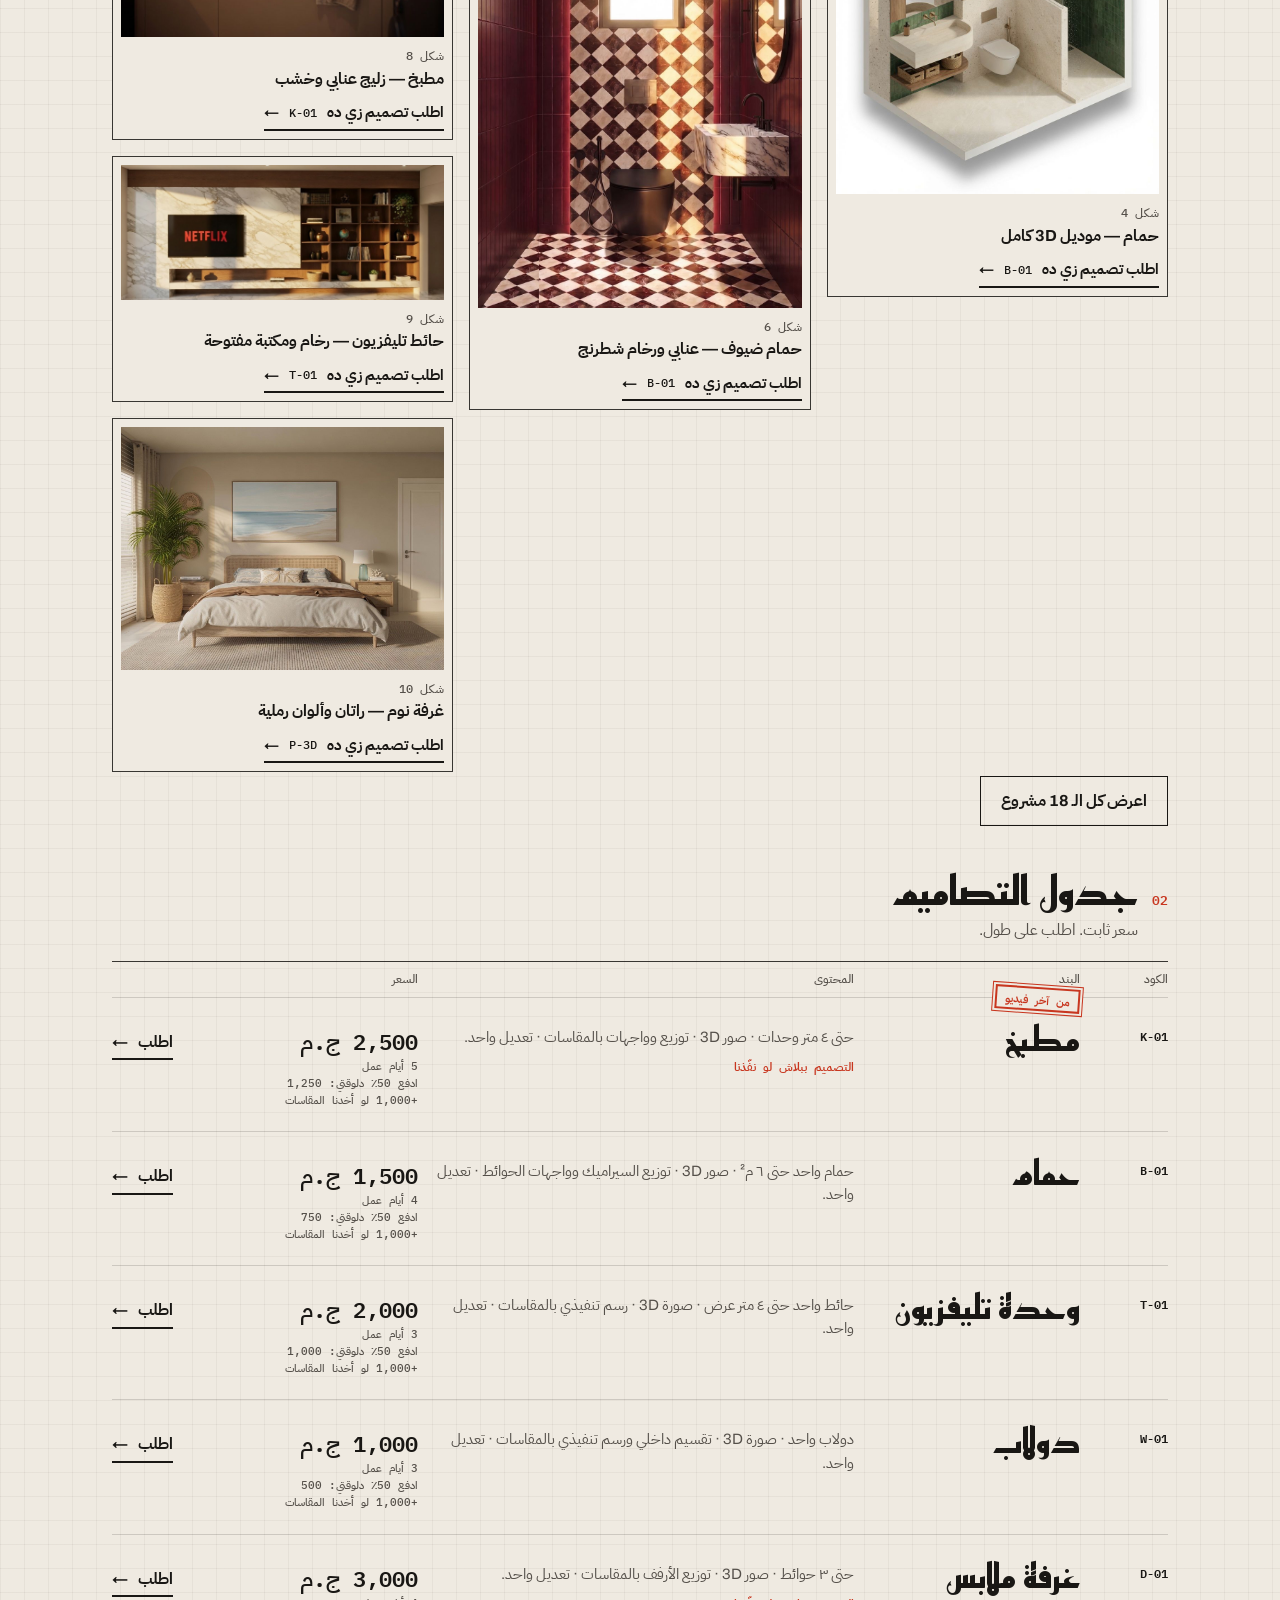
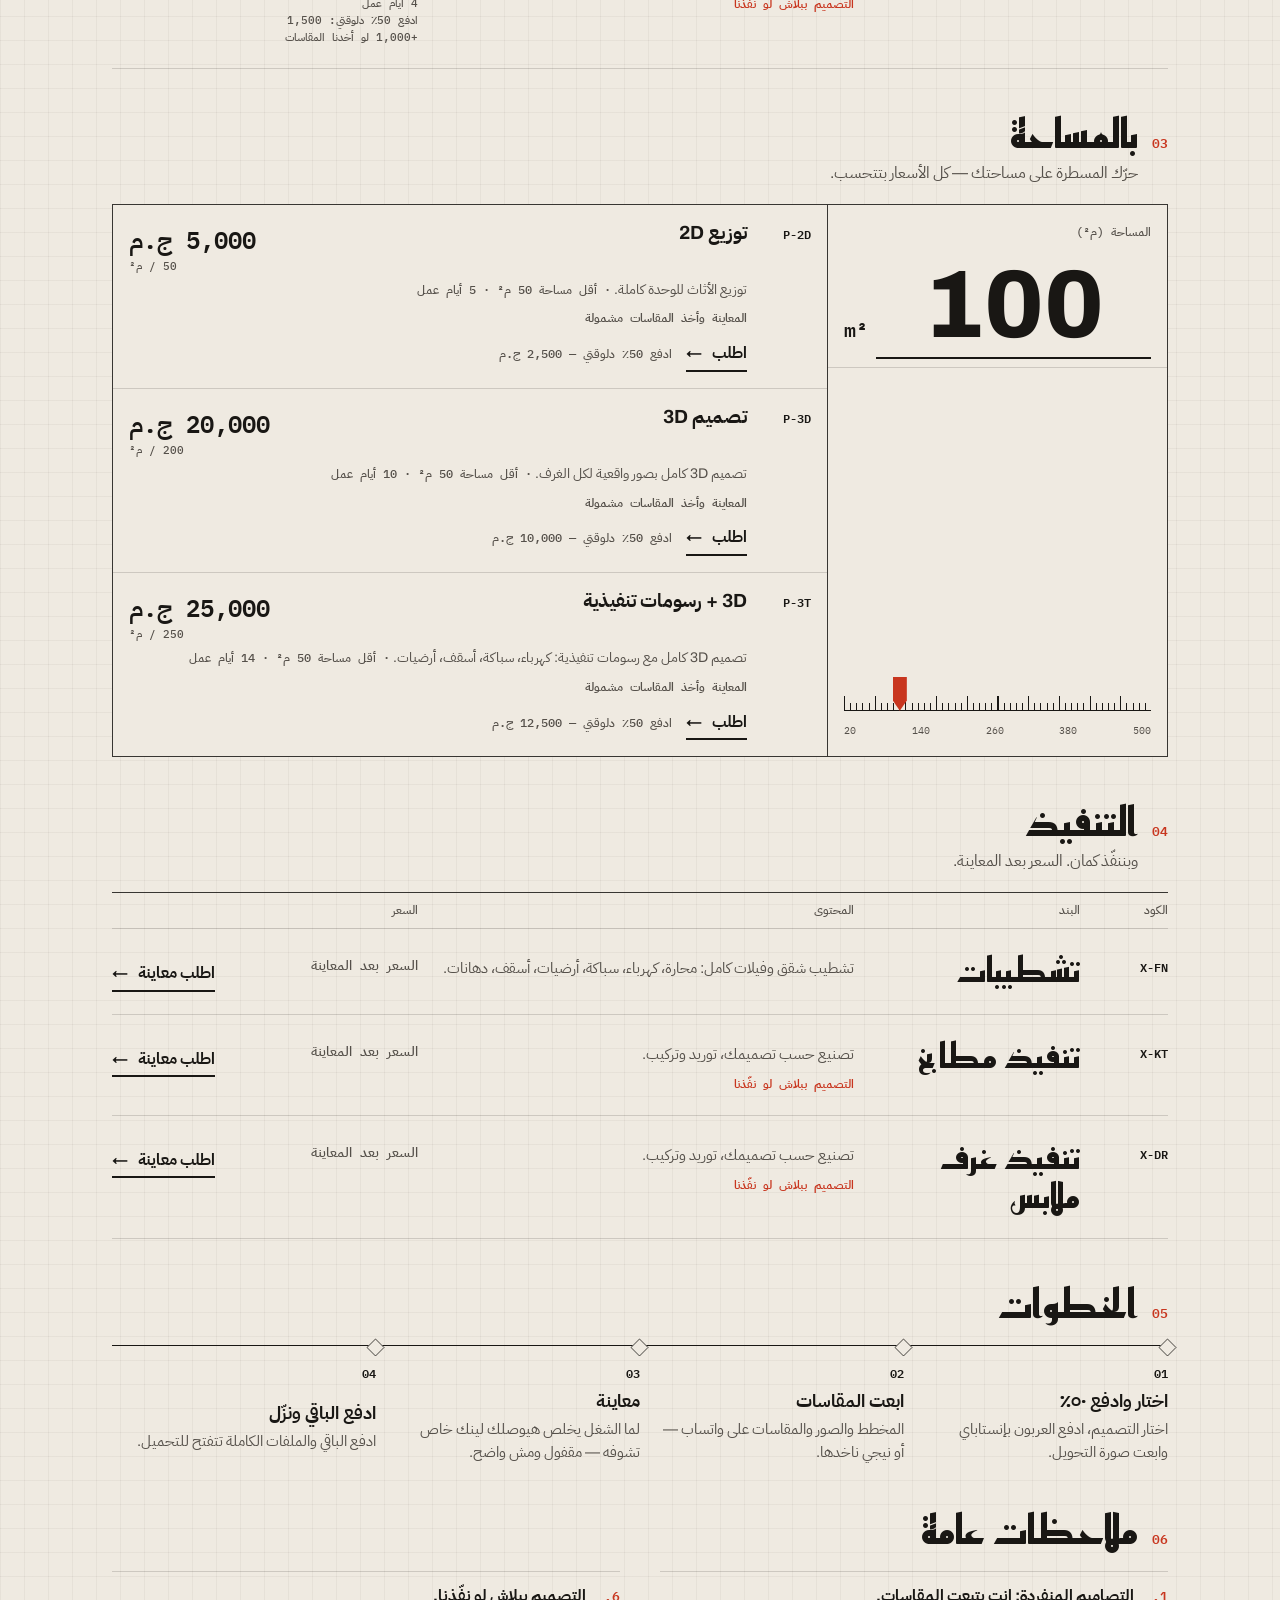
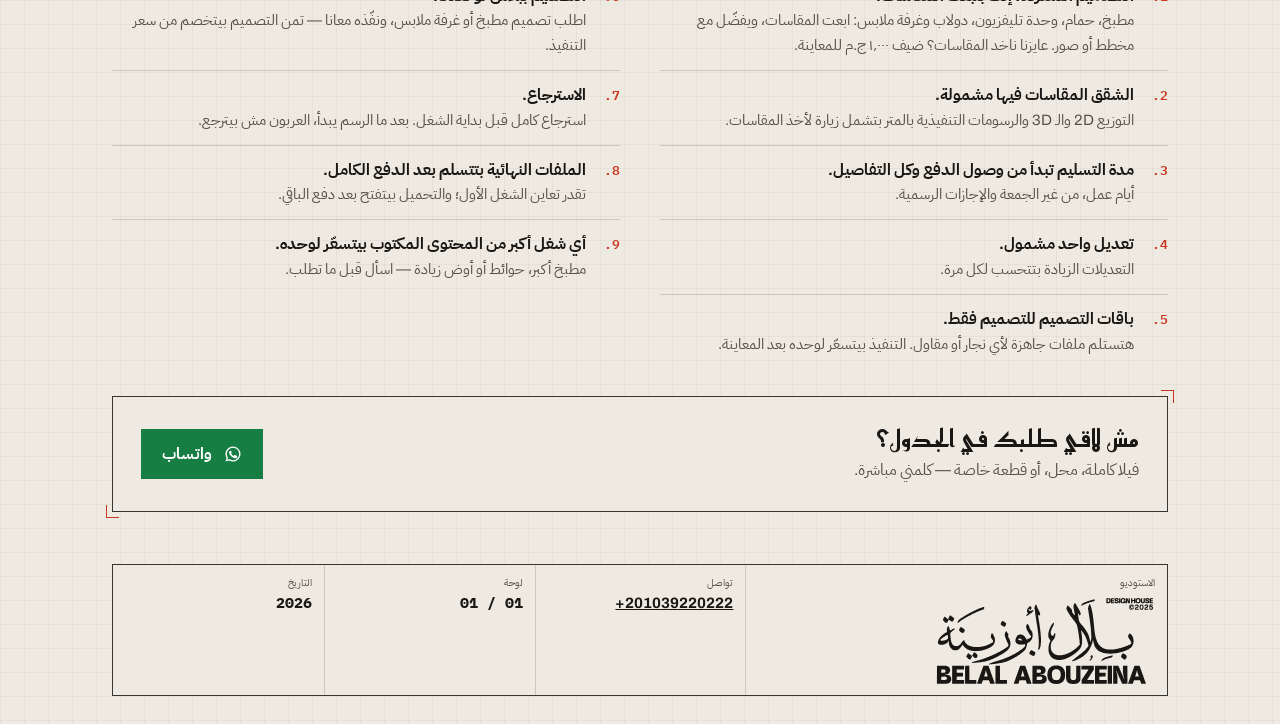
==== commit 776f6876: "Measurements: client sends dimensions or +1,000 EGP site visit Single-item designs ask how dimension" ====
--- a/design/index.html
+++ b/design/index.html
@@ -30,6 +30,10 @@
   // Share paid upfront for every order (0.5 = 50%). The rest is paid to unlock the final files.
   // Any service can override it with its own deposit: 1 = full payment upfront.
   deposit: 0.5,
+
+  // Fixed-price designs: client sends dimensions + floor plan, or we measure on site for this fee (EGP).
+  // Per-meter work always includes site measurement.
+  measureFee: 1000,
 
   // Fixed-price designs. price: null hides a design from the page. payLink = card payment link (Paymob / Kashier / Fawry), optional.
   packages: [
@@ -339,6 +343,14 @@
 .manual code{font-family:var(--mono);font-weight:600;direction:ltr;unicode-bidi:embed}
 .manual .cp{font-family:var(--mono);font-size:12px;font-weight:600;border-bottom:1.5px solid var(--ink);padding:2px 0}
 .manual .btn{margin-top:12px}
+.meas{border:0;padding:0;margin:20px 0 0}
+.meas legend{color:var(--ink-2);margin-bottom:8px;padding:0}
+.opt{display:flex;gap:10px;align-items:flex-start;border:1.5px solid var(--hair);padding:12px;margin-bottom:8px;cursor:pointer}
+.opt:has(input:checked){border-color:var(--ink)}
+.opt input{accent-color:var(--red);margin-top:5px;flex:none}
+.opt b{display:block;font-size:15px}
+.opt small{display:block;color:var(--ink-2);font-size:13px;line-height:1.4}
+.pr .fee{color:var(--ink-2)}
 .credit{display:block;margin-top:8px;color:var(--red);font-family:var(--mono);font-size:12px;font-weight:600}
 html[lang="en"] .credit{text-transform:uppercase;letter-spacing:.06em}
 .credit-note{border:1.5px solid var(--red);color:var(--red);padding:10px 12px;font-weight:700;margin:0 0 12px;font-size:15px}
@@ -486,6 +498,12 @@
     <span class="mono muted" id="woDays"></span>
     <form id="woForm" novalidate>
       <label class="fl" id="woAreaF"><span class="mono" data-t="areaL"></span><input id="woArea" type="number" inputmode="numeric" min="1"></label>
+      <fieldset class="meas" id="measF" hidden>
+        <legend class="mono" data-t="measH"></legend>
+        <label class="opt"><input type="radio" name="meas" value="own" checked><span><b data-t="measOwn"></b><small data-t="measOwnP"></small></span></label>
+        <label class="opt"><input type="radio" name="meas" value="site"><span><b id="measSiteL"></b><small data-t="measSiteP"></small></span></label>
+        <label class="shot" id="planF"><input type="file" accept="image/*,application/pdf" id="plan" multiple><span class="mono" id="planL" data-t="attachPlan"></span></label>
+      </fieldset>
       <label class="fl" id="woLocF" hidden><span class="mono" data-t="fLoc"></span><input id="fLoc" autocomplete="address-level2"></label>
       <label class="fl"><span class="mono" data-t="fName"></span><input id="fName" autocomplete="name"></label>
       <label class="fl"><span class="mono" data-t="fPhone"></span><input id="fPhone" type="tel" inputmode="tel" autocomplete="tel" dir="ltr"></label>
@@ -521,10 +539,14 @@
     h2: "Priced by area", p2: "Set your area on the scale — every price updates.",
     areaL: "Area (m²)", perM: "{r} / m²", min: "min. {n} m²",
     deposit: "Pay {p}% now", h3: "Procedure",
-    proc: [["Choose & pay 50%", "Pick a design, pay the deposit by InstaPay and send the screenshot."], ["Send your plan", "Plan, photos and measurements on WhatsApp, with your order number."], ["Preview", "When the work is ready you get a private link to see it — locked and pixelated."], ["Pay the rest, download", "Pay the balance and the full files unlock for download."]],
+    measH: "Measurements", measOwn: "I'll send the dimensions", measOwnP: "Dimensions of the space, preferably with a floor plan or photos. Attach them here or send them on WhatsApp.",
+    measSite: "Measure on site for me (+{fee})", measSiteP: "We visit and take the dimensions ourselves.", attachPlan: "+ Attach floor plan / photos (optional)", planN: "{n} file(s) attached",
+    lDesign: "Design", lMeasure: "Site measurement", measClient: "Measurements: client sends dimensions / floor plan", measIncl: "Site measurement included", feeLine: "+{fee} if we measure on site",
+    proc: [["Choose & pay 50%", "Pick a design, pay the deposit by InstaPay and send the screenshot."], ["Send your dimensions", "Floor plan, photos and dimensions on WhatsApp — or we measure on site."], ["Preview", "When the work is ready you get a private link to see it — locked and pixelated."], ["Pay the rest, download", "Pay the balance and the full files unlock for download."]],
     h4: "Recent work", p4: "Renders from recent projects. Like one? Order the same design.", fig: "Fig. {n}", likeThis: "Order a design like this", moreWork: "Show all {n} projects", h5: "General notes",
     notes: [
-      ["Measurements are supplied by the client.", "A plan or a hand sketch with dimensions is enough. Site visits are quoted separately."],
+      ["Single designs: you send the dimensions.", "Kitchen, bathroom, TV unit, wardrobe and dressing room: send the dimensions, preferably with a floor plan or photos. Prefer we measure? Add 1,000 EGP for a site visit."],
+      ["Apartment work includes measurement.", "2D, 3D and technical drawings priced per meter include a site visit to take the dimensions."],
       ["Delivery time starts on receipt of payment and all details.", "Working days, excluding Fridays and public holidays."],
       ["One round of revisions is included.", "Further revisions are charged per round."],
       ["Design packages cover design only.", "You receive files ready for any carpenter or contractor. Execution is quoted separately after a site visit."],
@@ -561,10 +583,14 @@
     h2: "بالمساحة", p2: "حرّك المسطرة على مساحتك — كل الأسعار بتتحسب.",
     areaL: "المساحة (م²)", perM: "{r} / م²", min: "أقل مساحة {n} م²",
     deposit: "ادفع {p}٪ دلوقتي", h3: "الخطوات",
-    proc: [["اختار وادفع ٥٠٪", "اختار التصميم، ادفع العربون بإنستاباي وابعت صورة التحويل."], ["ابعت المخطط", "المخطط والصور والمقاسات على واتساب برقم الطلب."], ["معاينة", "لما الشغل يخلص هيوصلك لينك خاص تشوفه — مقفول ومش واضح."], ["ادفع الباقي ونزّل", "ادفع الباقي والملفات الكاملة تتفتح للتحميل."]],
+    measH: "المقاسات", measOwn: "هبعت المقاسات بنفسي", measOwnP: "مقاسات المكان، ويفضّل مع مخطط أو صور. أرفقها هنا أو ابعتها على واتساب.",
+    measSite: "تعالوا خدوا المقاسات (+{fee})", measSiteP: "هنزور المكان وناخد المقاسات بنفسنا.", attachPlan: "+ أرفق المخطط / الصور (اختياري)", planN: "{n} ملف مرفق",
+    lDesign: "التصميم", lMeasure: "معاينة وأخذ مقاسات", measClient: "المقاسات: العميل هيبعت المقاسات / المخطط", measIncl: "المعاينة وأخذ المقاسات مشمولة", feeLine: "+{fee} لو أخدنا المقاسات",
+    proc: [["اختار وادفع ٥٠٪", "اختار التصميم، ادفع العربون بإنستاباي وابعت صورة التحويل."], ["ابعت المقاسات", "المخطط والصور والمقاسات على واتساب — أو نيجي ناخدها."], ["معاينة", "لما الشغل يخلص هيوصلك لينك خاص تشوفه — مقفول ومش واضح."], ["ادفع الباقي ونزّل", "ادفع الباقي والملفات الكاملة تتفتح للتحميل."]],
     h4: "شغل حديث", p4: "صور من مشاريع حديثة. عجبك تصميم؟ اطلب زيه.", fig: "شكل {n}", likeThis: "اطلب تصميم زي ده", moreWork: "اعرض كل الـ {n} مشروع", h5: "ملاحظات عامة",
     notes: [
-      ["المقاسات مسؤولية العميل.", "مخطط أو رسم بالإيد بالمقاسات كفاية. المعاينة في الموقع بسعر منفصل."],
+      ["التصاميم المنفردة: إنت بتبعت المقاسات.", "مطبخ، حمام، وحدة تليفزيون، دولاب وغرفة ملابس: ابعت المقاسات، ويفضّل مع مخطط أو صور. عايزنا ناخد المقاسات؟ ضيف ١٬٠٠٠ ج.م للمعاينة."],
+      ["الشقق المقاسات فيها مشمولة.", "التوزيع 2D والـ 3D والرسومات التنفيذية بالمتر بتشمل زيارة لأخذ المقاسات."],
       ["مدة التسليم تبدأ من وصول الدفع وكل التفاصيل.", "أيام عمل، من غير الجمعة والإجازات الرسمية."],
       ["تعديل واحد مشمول.", "التعديلات الزيادة بتتحسب لكل مرة."],
       ["باقات التصميم للتصميم فقط.", "هتستلم ملفات جاهزة لأي نجار أو مقاول. التنفيذ بيتسعّر لوحده بعد المعاينة."],
@@ -613,7 +639,7 @@
       <span class="code">${m.code}</span>
       <h3>${esc(L(m.name))}</h3>
       <div class="tot">${money(tot)}<small>${t('perM',{r:num(m.rate)})}</small></div>
-      <p class="d">${esc(L(m.desc))} <span class="mono">· ${t('min',{n:m.min})} · ${t('days',{n:m.days})}</span></p>
+      <p class="d">${esc(L(m.desc))} <span class="mono">· ${t('min',{n:m.min})} · ${t('days',{n:m.days})}</span><span class="credit" style="color:var(--ink-2)">${t('measIncl')}</span></p>
       <div class="act"><button class="order" type="button" data-order="${m.id}">${t('order')} ${ARR}</button>
         ${dep(m) < 1 ? `<span class="mono muted">${t('deposit',{p:Math.round(dep(m)*100)})} — ${money(tot*dep(m))}</span>` : ''}</div>
     </div>`; }).join('');
@@ -630,7 +656,7 @@
       <span class="code">${p.code}</span>
       <h3 class="nm">${esc(L(p.name))}</h3>
       <p class="sc">${esc(L(p.scope))}${p.credit ? `<span class="credit">${t('credit')}</span>` : ''}</p>
-      <div class="pr">${money(p.price)}<small>${t('days',{n:p.days})}</small>${dep(p) < 1 ? `<small>${t('deposit',{p:Math.round(dep(p)*100)})}: ${num(p.price*dep(p))}</small>` : ''}</div>
+      <div class="pr">${money(p.price)}<small>${t('days',{n:p.days})}</small>${dep(p) < 1 ? `<small>${t('deposit',{p:Math.round(dep(p)*100)})}: ${num(p.price*dep(p))}</small>` : ''}<small class="fee">${t('feeLine',{fee:num(CONFIG.measureFee)})}</small></div>
       <div class="act"><button class="order" type="button" data-order="${p.id}">${t('order')} ${ARR}</button></div>
     </div>`).join('');
 
@@ -675,7 +701,8 @@
   const x = CONFIG.execution.find(e => e.id === id); if (x) return {...x, kind:'exec'};
   const m = CONFIG.perMeter.find(x => x.id === id); return m ? {...m, kind:'m2', deposit: m.deposit ?? CONFIG.deposit} : null; };
 const woArea = () => { const a = parseFloat($('woArea').value); return isFinite(a) ? a : 0; };
-const total = () => cur.kind === 'pkg' ? cur.price : Math.max(woArea(), cur.min) * cur.rate;
+const onSite = () => cur.kind === 'pkg' && document.querySelector('input[name=meas]:checked')?.value === 'site';
+const total = () => cur.kind === 'pkg' ? cur.price + (onSite() ? CONFIG.measureFee : 0) : Math.max(woArea(), cur.min) * cur.rate;
 const due = () => total() * (cur.deposit ?? 1);
 
 function fillWO(){
@@ -686,14 +713,23 @@
   $('woDays').textContent = ex ? t('visit') : t('days',{n:cur.days});
   $('woAreaF').hidden = cur.kind === 'pkg';
   $('woAreaF').querySelector('.mono').textContent = ex ? t('areaOpt') : t('areaL');
-  $('woLocF').hidden = $('woRefF').hidden = !ex;
+  $('woRefF').hidden = !ex;
+  $('measF').hidden = cur.kind !== 'pkg';
+  $('measSiteL').textContent = t('measSite',{fee:money(CONFIG.measureFee)});
+  syncMeas();
   $('execBox').hidden = !ex; $('exCredit').hidden = !cur.credit; $('exWa').innerHTML = WA;
   ['woLines','payH','payBox','payNote'].forEach(i => $(i).hidden = ex);
   if (ex) return;
   lines(); pay();
 }
+function syncMeas(){
+  const site = onSite();
+  $('woLocF').hidden = !(cur.kind === 'exec' || site);
+  $('planF').hidden = cur.kind !== 'pkg' || site;
+}
 function lines(){
   let h = `<div><span>${t('lService')}</span><span>${cur.code} — ${esc(L(cur.name))}</span></div>`;
+  if (cur.kind === 'pkg') h += `<div><span>${t('lDesign')}</span><span>${money(cur.price)}</span></div>` + (onSite() ? `<div><span>${t('lMeasure')}</span><span>+ ${money(CONFIG.measureFee)}</span></div>` : '');
   if (cur.kind === 'm2') h += `<div><span>${t('lArea')}</span><span>${num(Math.max(woArea(),cur.min))} m² × ${num(cur.rate)}</span></div>`;
   h += `<div><span>${t('lTotal')}</span><span>${money(total())}</span></div>`;
   if (cur.deposit < 1) h += `<div><span>${t('lRest')}</span><span>${money(total()-due())}</span></div>`;
@@ -719,6 +755,7 @@
   oid = 'BAZ-' + Date.now().toString(36).slice(-5).toUpperCase();
   $('woArea').value = cur.kind === 'm2' ? (area || cur.min) : '';
   $('woErr').hidden = true;
+  document.querySelector('input[name=meas][value=own]').checked = true; $('plan').value = ''; $('planL').textContent = t('attachPlan');
   fillWO();
   $('wo').hidden = false; document.body.style.overflow = 'hidden';
   setTimeout(() => $('fName').focus({preventScroll:true}), 60);
@@ -727,7 +764,7 @@
 function valid(){
   const e = $('woErr');
   if (cur.kind === 'm2' && woArea() < cur.min) { e.textContent = t('errArea',{n:cur.min}); e.hidden = false; $('woArea').focus(); return false; }
-  if (cur.kind === 'exec' && !$('fLoc').value.trim()) { e.textContent = t('errLoc'); e.hidden = false; $('fLoc').focus(); return false; }
+  if ((cur.kind === 'exec' || onSite()) && !$('fLoc').value.trim()) { e.textContent = t('errLoc'); e.hidden = false; $('fLoc').focus(); return false; }
   if (!$('fName').value.trim() || $('fPhone').value.replace(/\D/g,'').length < 8) { e.textContent = t('errReq'); e.hidden = false; (!$('fName').value.trim() ? $('fName') : $('fPhone')).focus(); return false; }
   e.hidden = true; return true;
 }
@@ -741,7 +778,8 @@
     return l.join('\n');
   }
   const l = [t('waOrder',{id:oid}), `${t('lService')}: ${cur.code} — ${L(cur.name)}`];
-  if (cur.kind === 'm2') l.push(`${t('lArea')}: ${num(Math.max(woArea(),cur.min))} m²`);
+  if (cur.kind === 'm2') l.push(`${t('lArea')}: ${num(Math.max(woArea(),cur.min))} m²`, t('measIncl'));
+  if (cur.kind === 'pkg') l.push(onSite() ? `${t('lMeasure')}: + ${money(CONFIG.measureFee)} — ${t('lLoc')}: ${$('fLoc').value.trim()}` : t('measClient'));
   l.push(`${t('lTotal')}: ${money(total())}`);
   if (cur.deposit < 1) l.push(`${t('lDue')}: ${money(due())}`);
   l.push(`${t('fName')}: ${$('fName').value.trim()}`, `${t('fPhone')}: ${$('fPhone').value.trim()}`);
@@ -760,7 +798,9 @@
 $('area').addEventListener('input', e => setArea(parseFloat(e.target.value), 'num'));
 $('rule').addEventListener('input', e => setArea(parseFloat(e.target.value), 'rule'));
 $('woArea').addEventListener('input', () => { if (cur && cur.kind !== 'exec') { lines(); pay(); } });
-document.addEventListener('change', e => { if (e.target.id === 'shot') { const f = e.target.files[0]; $('shotL').textContent = f ? '✓ ' + f.name : t('attach'); $('woErr').hidden = true; } });
+document.addEventListener('change', e => {
+  if (e.target.name === 'meas' && cur) { syncMeas(); lines(); pay(); return; }
+  if (e.target.id === 'plan') { const n = e.target.files.length; $('planL').textContent = n ? '✓ ' + t('planN',{n}) : t('attachPlan'); return; } if (e.target.id === 'shot') { const f = e.target.files[0]; $('shotL').textContent = f ? '✓ ' + f.name : t('attach'); $('woErr').hidden = true; } });
 document.addEventListener('click', e => {
   const lb = e.target.closest('[data-lang]');
   if (lb) { lang = lb.dataset.lang; try { localStorage.setItem('bazLang', lang); } catch(_){} render(); return; }
@@ -784,9 +824,10 @@
       : k === 'manual' ? [CONFIG.instapay && t('instapay'), CONFIG.vodafoneCash && t('vcash')].filter(Boolean).join(' / ') + ` — ${t('waPaid')}` : '';
     const text = msg(m), f = k === 'manual' && $('shot')?.files[0];
     if (k === 'manual' && !f) { const e = $('woErr'); e.textContent = t('errShot'); e.hidden = false; return; }
-    if (f && navigator.canShare?.({files:[f]})) {
+    const files = f ? [f, ...(cur.kind === 'pkg' && !onSite() ? Array.from($('plan').files) : [])] : [];
+    if (files.length && navigator.canShare?.({files})) {
       navigator.clipboard?.writeText(text).catch(()=>{});
-      navigator.share({files:[f], text}).catch(err => { if (err.name !== 'AbortError') window.open(waLink(text), '_blank', 'noopener'); });
+      navigator.share({files, text}).catch(err => { if (err.name !== 'AbortError') window.open(waLink(text), '_blank', 'noopener'); });
     } else window.open(waLink(text), '_blank', 'noopener');
     return;
   }
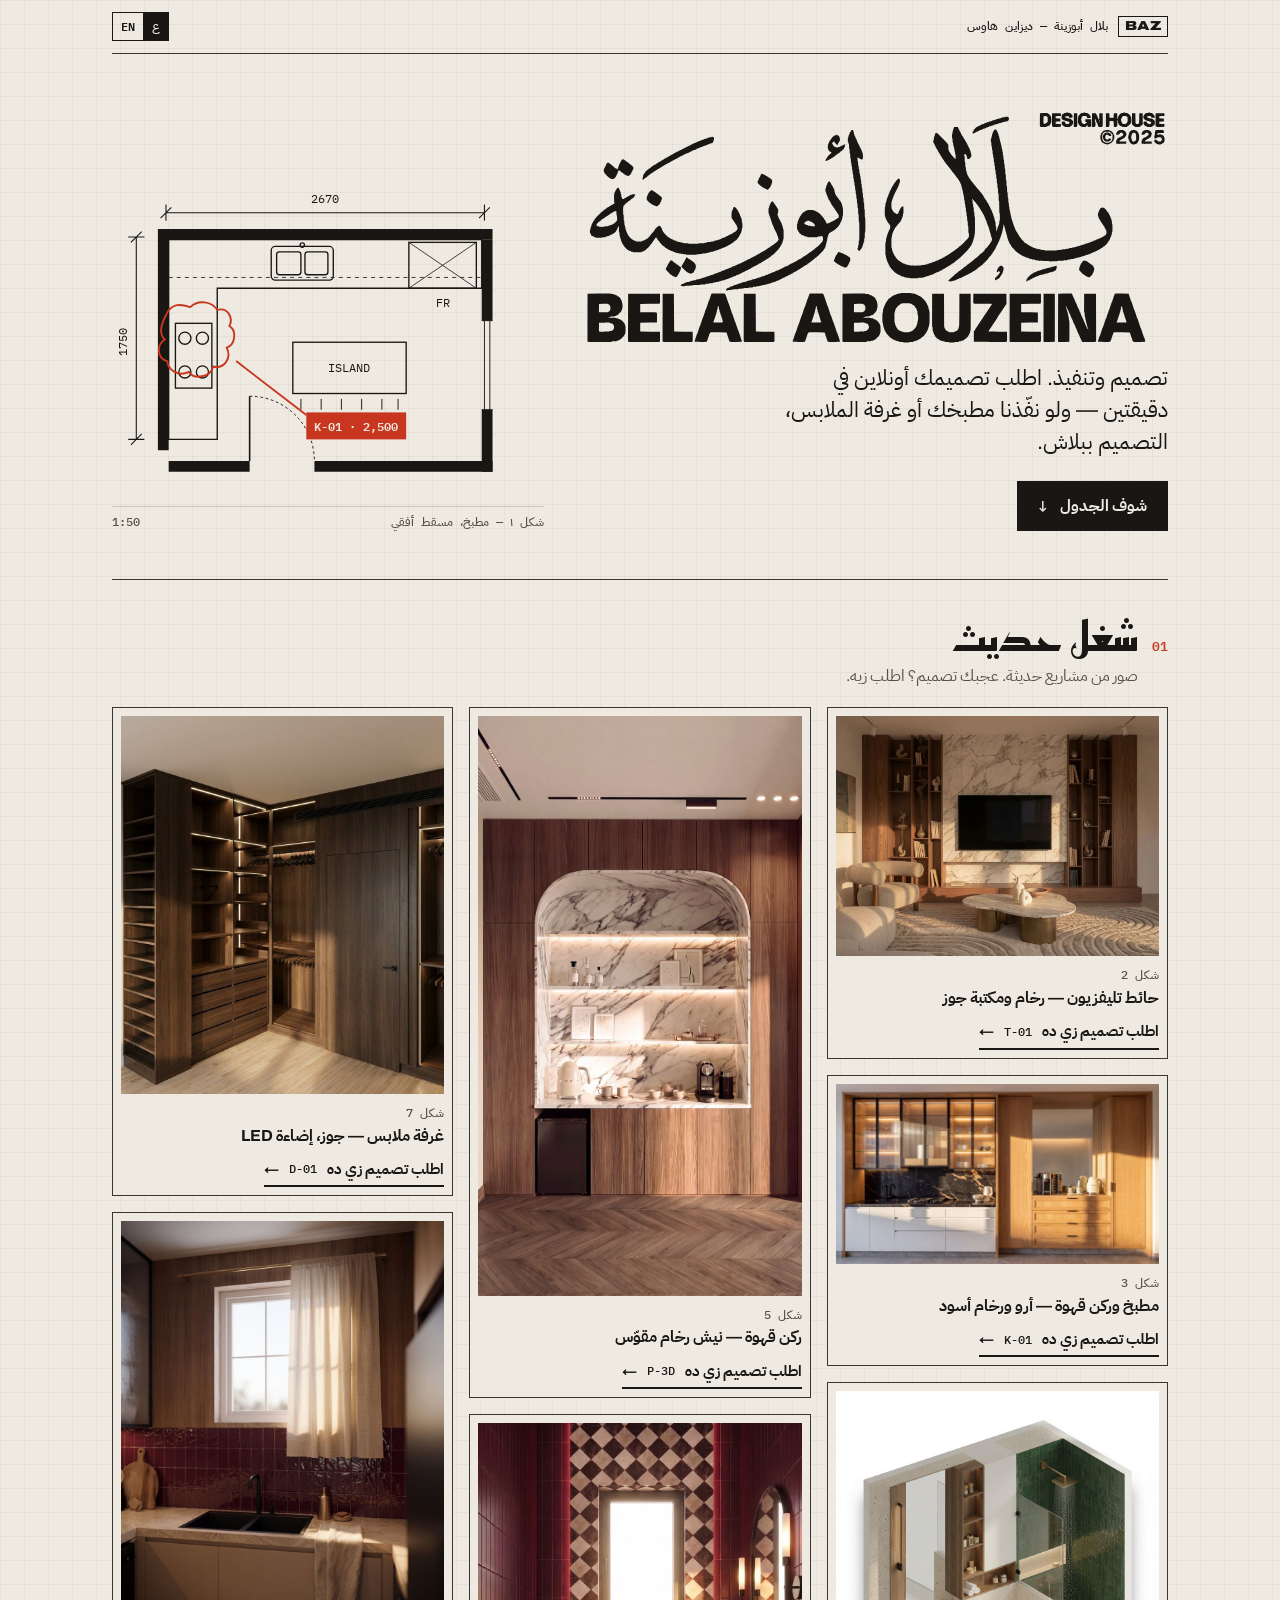
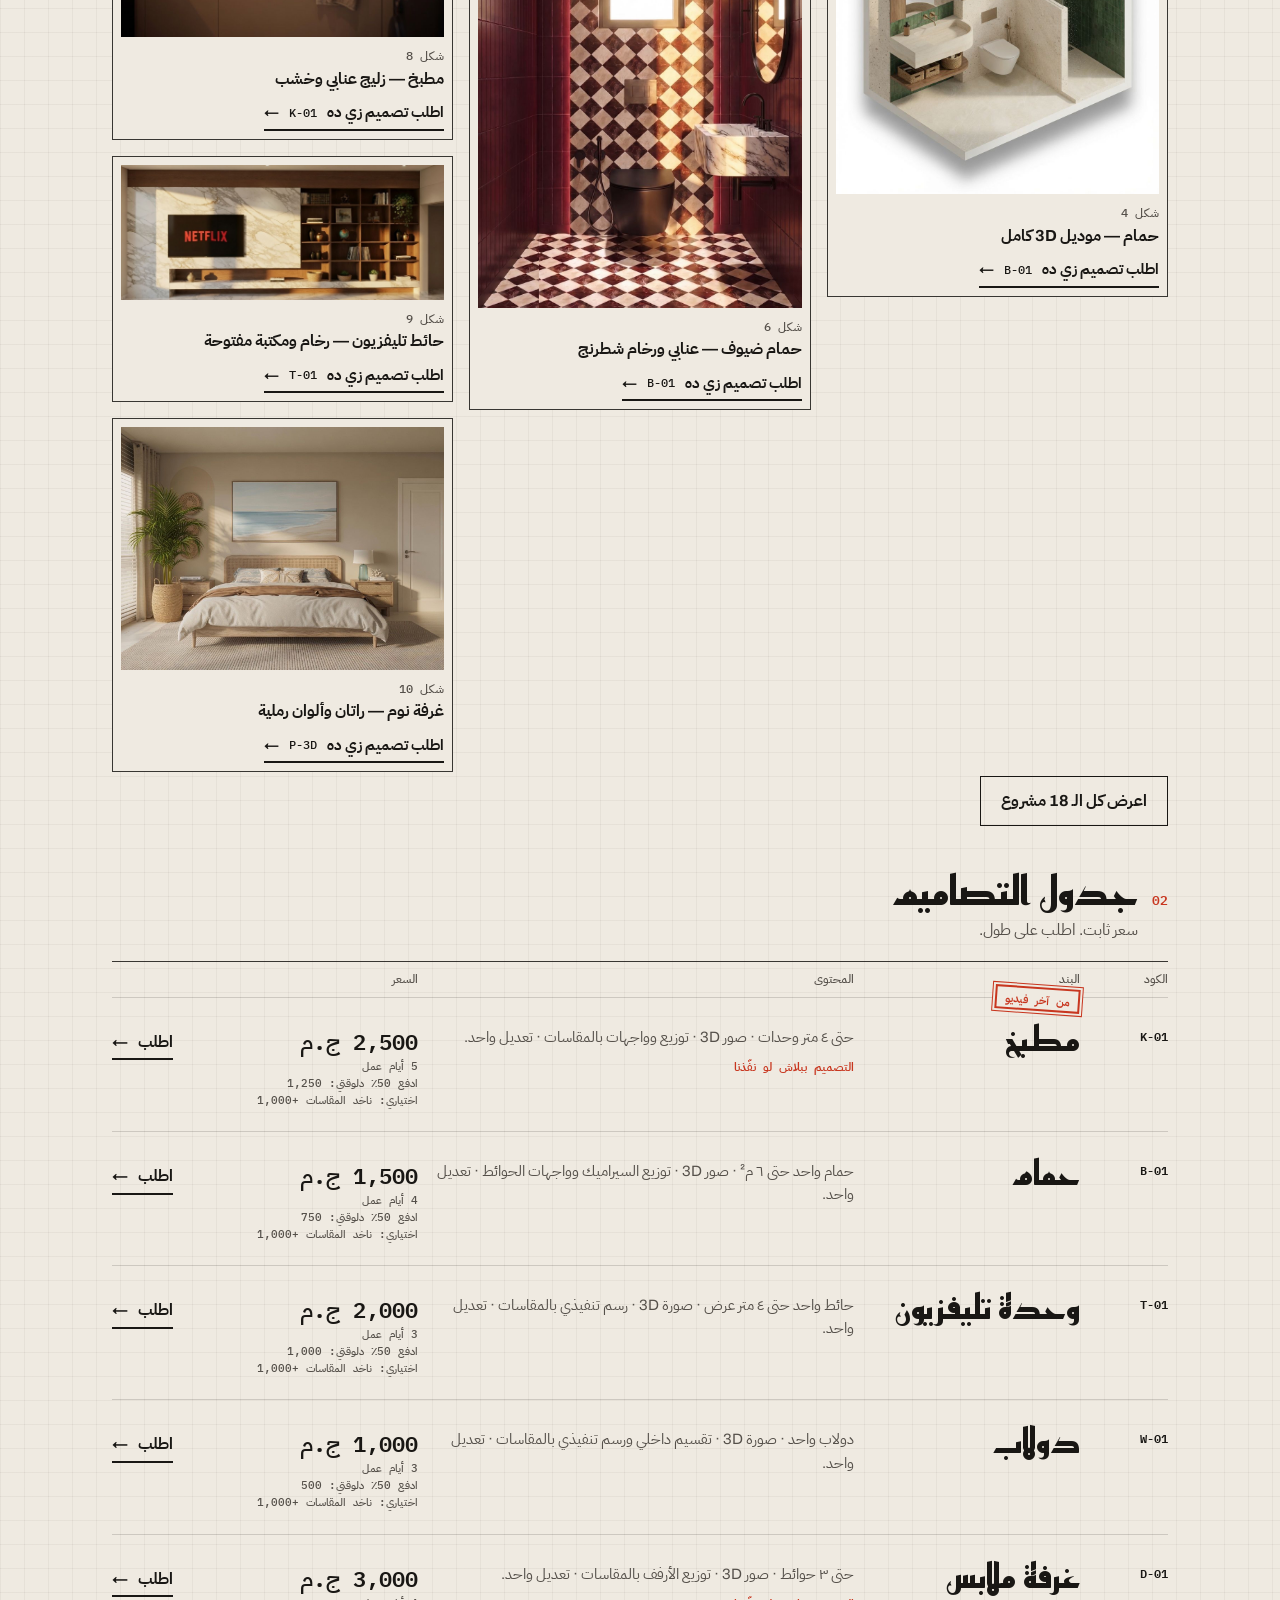
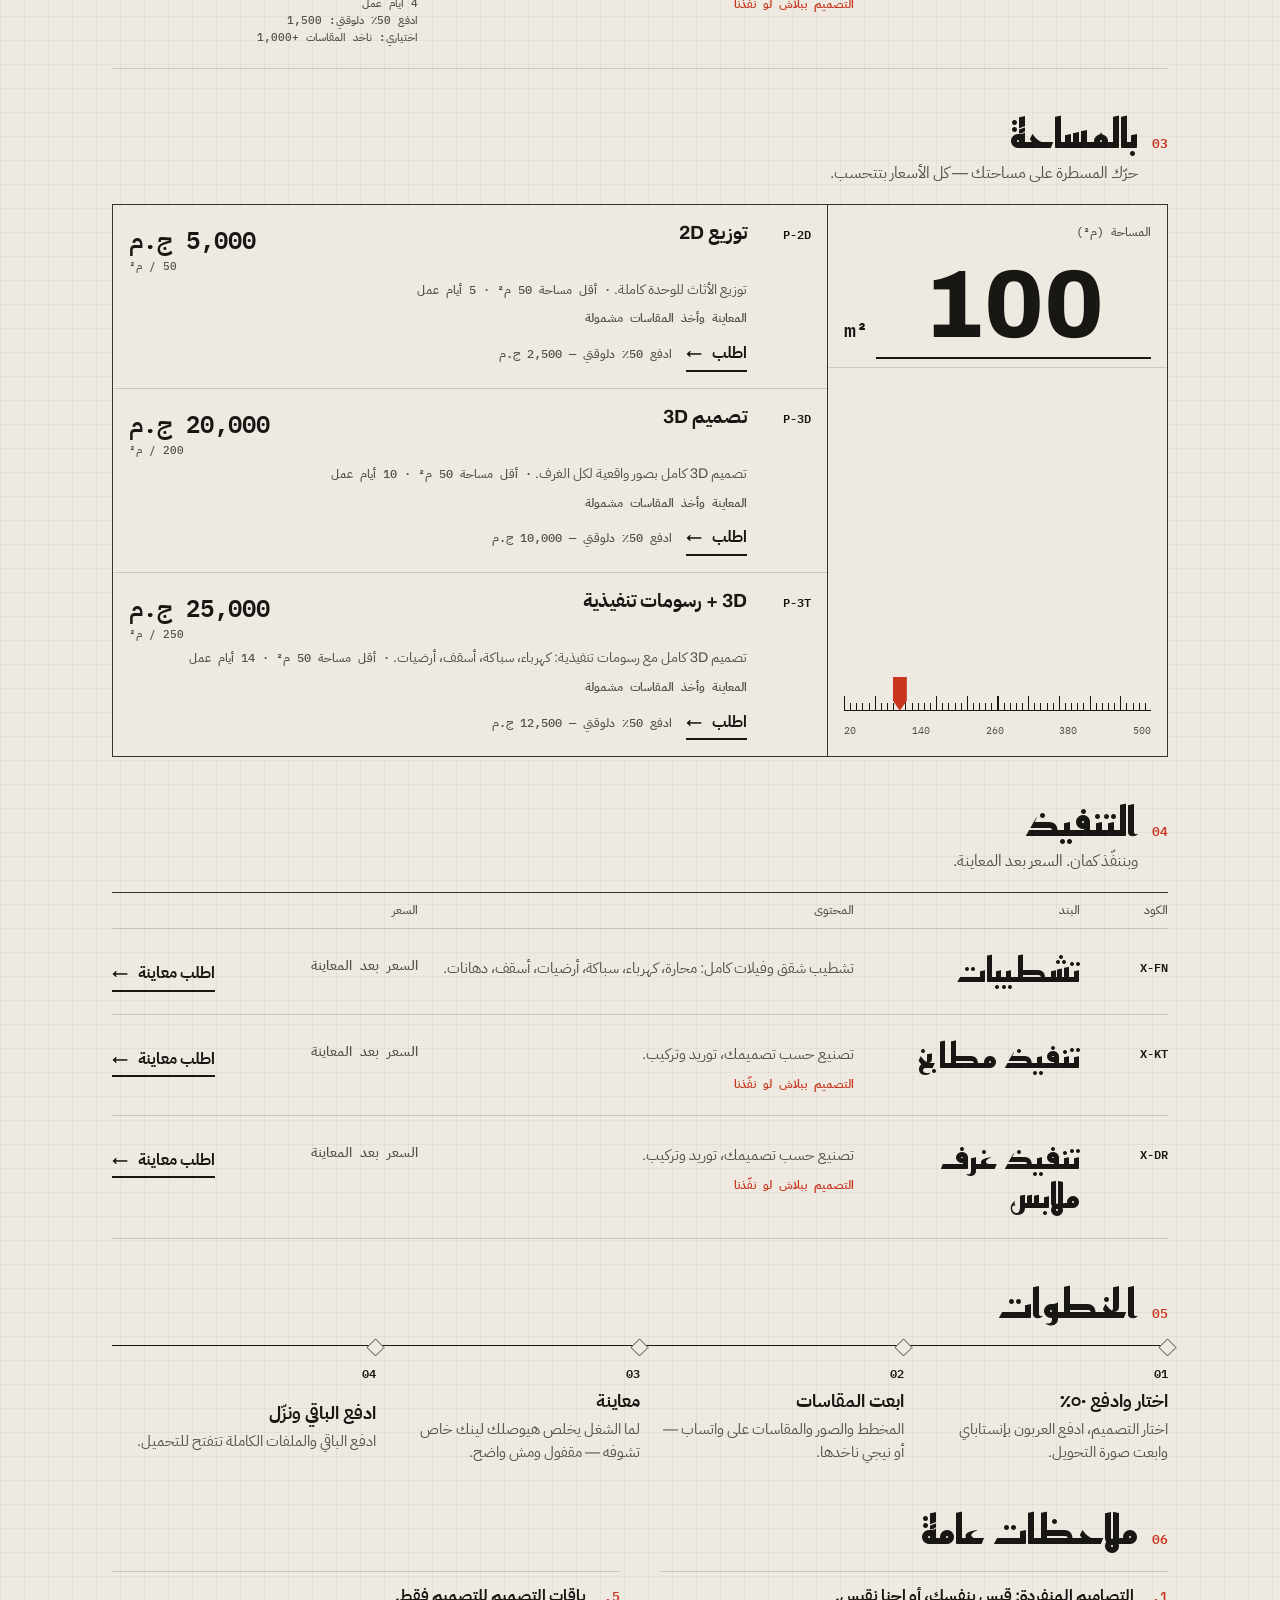
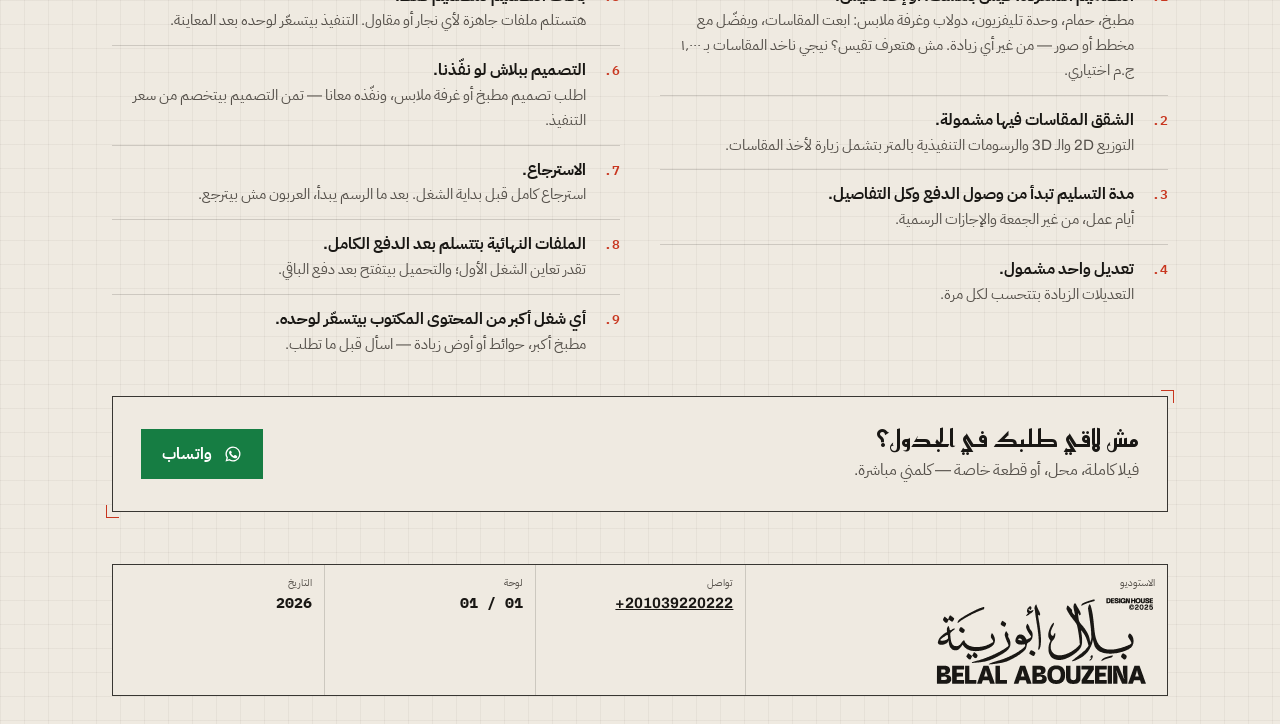
==== commit c5e55b4a: "Make on-site measurement clearly optional in wording Co-Authored-By: Claude Opus 5.5 <noreply@anthro" ====
--- a/design/index.html
+++ b/design/index.html
@@ -540,12 +540,12 @@
     areaL: "Area (m²)", perM: "{r} / m²", min: "min. {n} m²",
     deposit: "Pay {p}% now", h3: "Procedure",
     measH: "Measurements", measOwn: "I'll send the dimensions", measOwnP: "Dimensions of the space, preferably with a floor plan or photos. Attach them here or send them on WhatsApp.",
-    measSite: "Measure on site for me (+{fee})", measSiteP: "We visit and take the dimensions ourselves.", attachPlan: "+ Attach floor plan / photos (optional)", planN: "{n} file(s) attached",
-    lDesign: "Design", lMeasure: "Site measurement", measClient: "Measurements: client sends dimensions / floor plan", measIncl: "Site measurement included", feeLine: "+{fee} if we measure on site",
+    measSite: "Measure on site for me (+{fee})", measSiteP: "Optional — only if you can't measure yourself. We visit and take the dimensions.", attachPlan: "+ Attach floor plan / photos (optional)", planN: "{n} file(s) attached",
+    lDesign: "Design", lMeasure: "Site measurement", measClient: "Measurements: client sends dimensions / floor plan", measIncl: "Site measurement included", feeLine: "Optional: we measure on site +{fee}",
     proc: [["Choose & pay 50%", "Pick a design, pay the deposit by InstaPay and send the screenshot."], ["Send your dimensions", "Floor plan, photos and dimensions on WhatsApp — or we measure on site."], ["Preview", "When the work is ready you get a private link to see it — locked and pixelated."], ["Pay the rest, download", "Pay the balance and the full files unlock for download."]],
     h4: "Recent work", p4: "Renders from recent projects. Like one? Order the same design.", fig: "Fig. {n}", likeThis: "Order a design like this", moreWork: "Show all {n} projects", h5: "General notes",
     notes: [
-      ["Single designs: you send the dimensions.", "Kitchen, bathroom, TV unit, wardrobe and dressing room: send the dimensions, preferably with a floor plan or photos. Prefer we measure? Add 1,000 EGP for a site visit."],
+      ["Single designs: measure yourself, or we do it.", "Kitchen, bathroom, TV unit, wardrobe and dressing room: send the dimensions, preferably with a floor plan or photos — no extra cost. Can't measure? We visit and measure for an optional 1,000 EGP."],
       ["Apartment work includes measurement.", "2D, 3D and technical drawings priced per meter include a site visit to take the dimensions."],
       ["Delivery time starts on receipt of payment and all details.", "Working days, excluding Fridays and public holidays."],
       ["One round of revisions is included.", "Further revisions are charged per round."],
@@ -584,12 +584,12 @@
     areaL: "المساحة (م²)", perM: "{r} / م²", min: "أقل مساحة {n} م²",
     deposit: "ادفع {p}٪ دلوقتي", h3: "الخطوات",
     measH: "المقاسات", measOwn: "هبعت المقاسات بنفسي", measOwnP: "مقاسات المكان، ويفضّل مع مخطط أو صور. أرفقها هنا أو ابعتها على واتساب.",
-    measSite: "تعالوا خدوا المقاسات (+{fee})", measSiteP: "هنزور المكان وناخد المقاسات بنفسنا.", attachPlan: "+ أرفق المخطط / الصور (اختياري)", planN: "{n} ملف مرفق",
-    lDesign: "التصميم", lMeasure: "معاينة وأخذ مقاسات", measClient: "المقاسات: العميل هيبعت المقاسات / المخطط", measIncl: "المعاينة وأخذ المقاسات مشمولة", feeLine: "+{fee} لو أخدنا المقاسات",
+    measSite: "تعالوا خدوا المقاسات (+{fee})", measSiteP: "اختياري — لو مش هتعرف تقيس بنفسك. هنزور المكان وناخد المقاسات.", attachPlan: "+ أرفق المخطط / الصور (اختياري)", planN: "{n} ملف مرفق",
+    lDesign: "التصميم", lMeasure: "معاينة وأخذ مقاسات", measClient: "المقاسات: العميل هيبعت المقاسات / المخطط", measIncl: "المعاينة وأخذ المقاسات مشمولة", feeLine: "اختياري: ناخد المقاسات +{fee}",
     proc: [["اختار وادفع ٥٠٪", "اختار التصميم، ادفع العربون بإنستاباي وابعت صورة التحويل."], ["ابعت المقاسات", "المخطط والصور والمقاسات على واتساب — أو نيجي ناخدها."], ["معاينة", "لما الشغل يخلص هيوصلك لينك خاص تشوفه — مقفول ومش واضح."], ["ادفع الباقي ونزّل", "ادفع الباقي والملفات الكاملة تتفتح للتحميل."]],
     h4: "شغل حديث", p4: "صور من مشاريع حديثة. عجبك تصميم؟ اطلب زيه.", fig: "شكل {n}", likeThis: "اطلب تصميم زي ده", moreWork: "اعرض كل الـ {n} مشروع", h5: "ملاحظات عامة",
     notes: [
-      ["التصاميم المنفردة: إنت بتبعت المقاسات.", "مطبخ، حمام، وحدة تليفزيون، دولاب وغرفة ملابس: ابعت المقاسات، ويفضّل مع مخطط أو صور. عايزنا ناخد المقاسات؟ ضيف ١٬٠٠٠ ج.م للمعاينة."],
+      ["التصاميم المنفردة: قيس بنفسك، أو إحنا نقيس.", "مطبخ، حمام، وحدة تليفزيون، دولاب وغرفة ملابس: ابعت المقاسات، ويفضّل مع مخطط أو صور — من غير أي زيادة. مش هتعرف تقيس؟ نيجي ناخد المقاسات بـ ١٬٠٠٠ ج.م اختياري."],
       ["الشقق المقاسات فيها مشمولة.", "التوزيع 2D والـ 3D والرسومات التنفيذية بالمتر بتشمل زيارة لأخذ المقاسات."],
       ["مدة التسليم تبدأ من وصول الدفع وكل التفاصيل.", "أيام عمل، من غير الجمعة والإجازات الرسمية."],
       ["تعديل واحد مشمول.", "التعديلات الزيادة بتتحسب لكل مرة."],
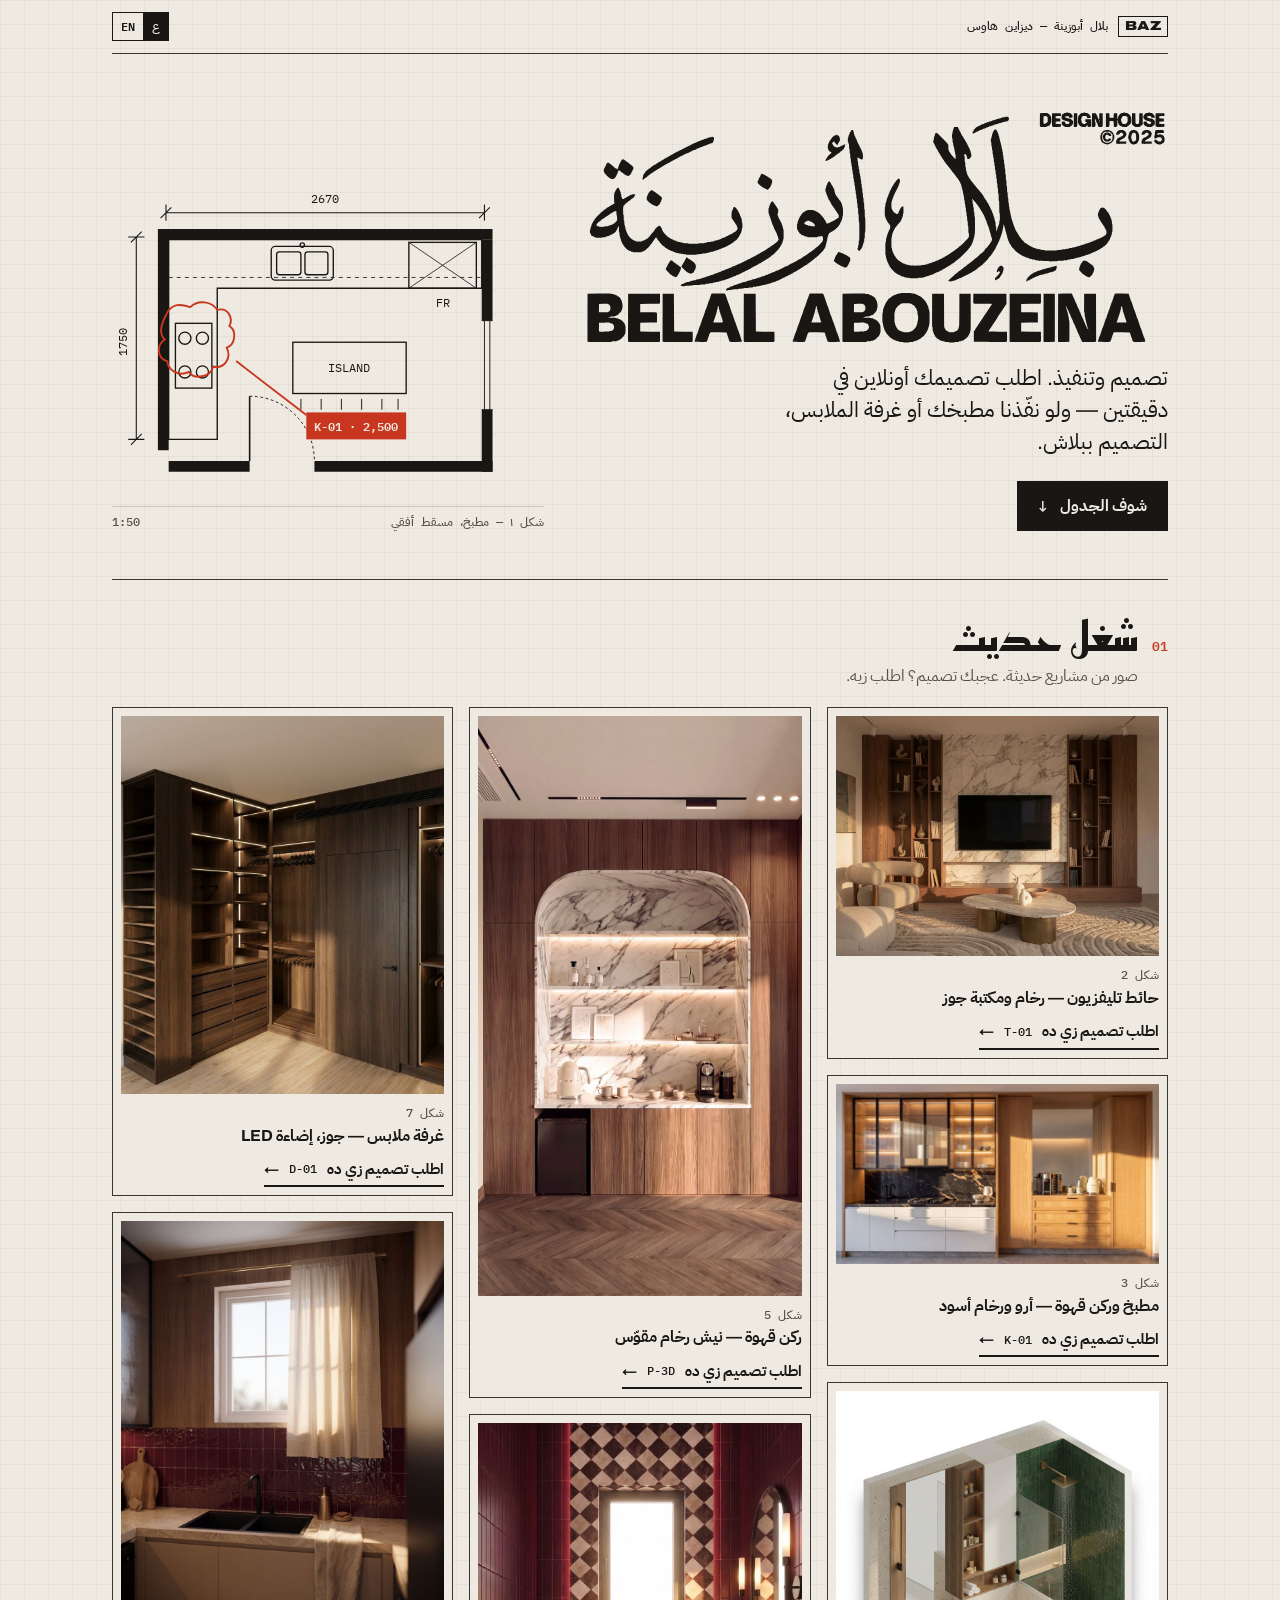
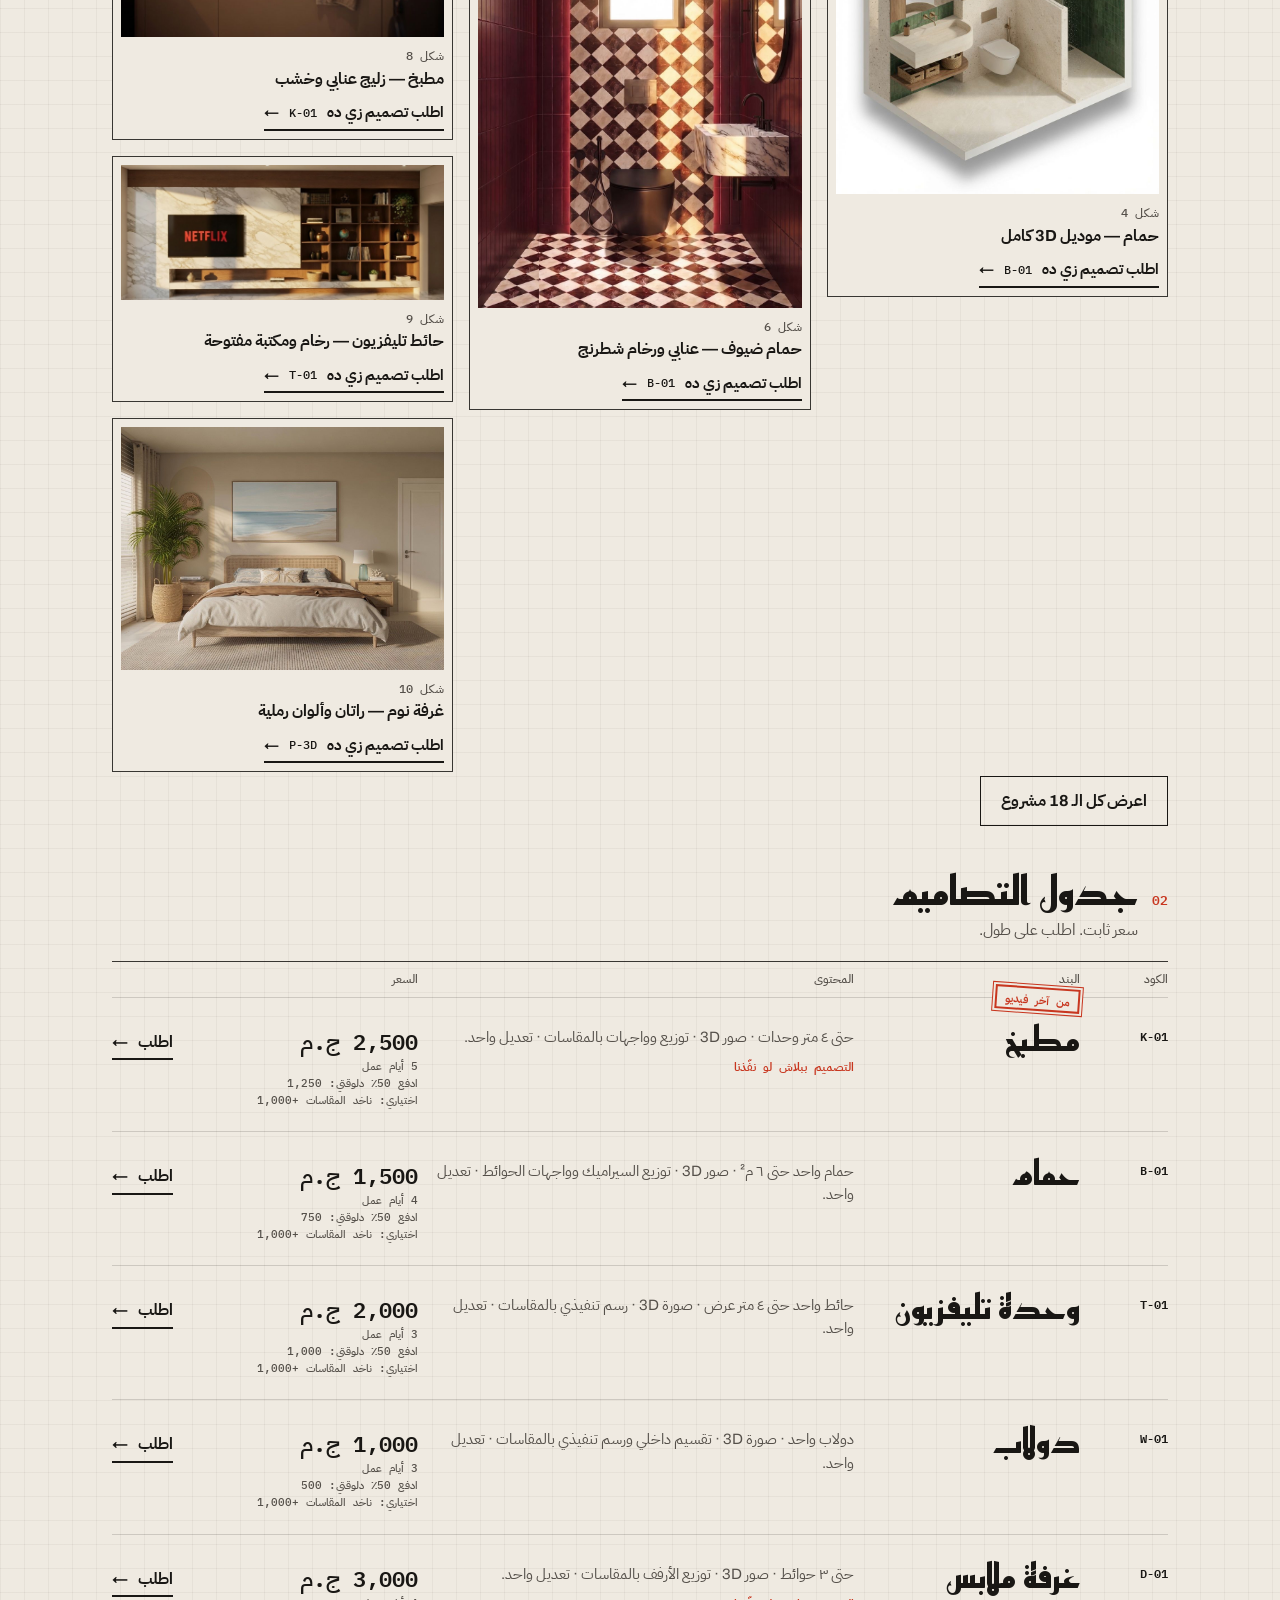
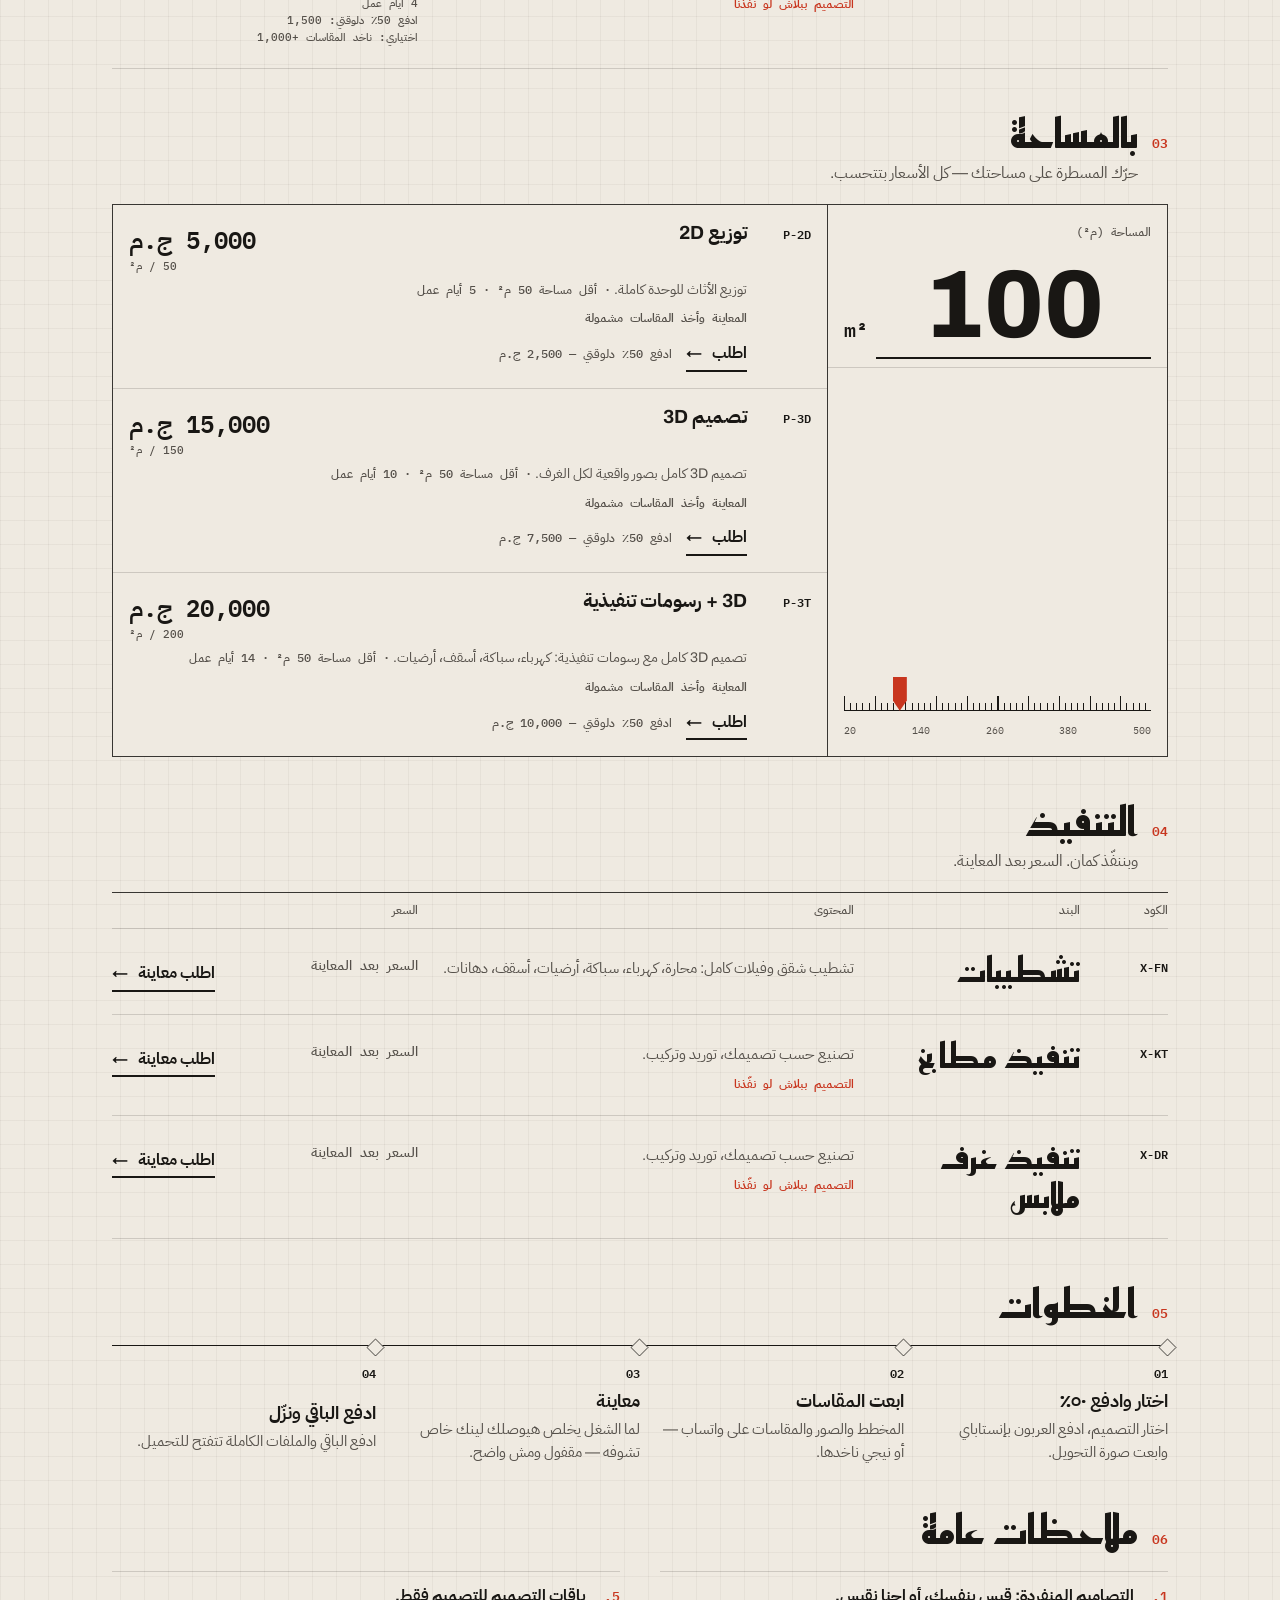
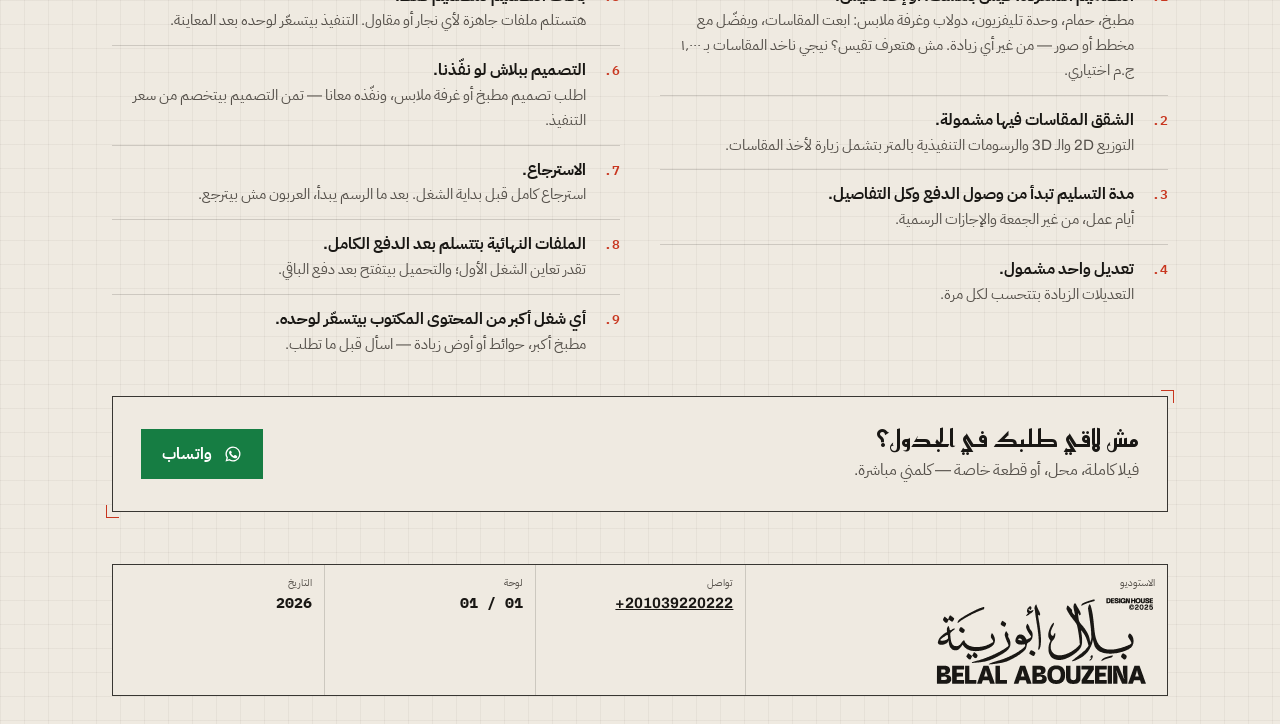
==== commit b1e99fb1: "Per-meter prices: 3D 150, 3D + technical 200 EGP/m2 Co-Authored-By: Claude Opus 5.5 <noreply@anthrop" ====
--- a/design/index.html
+++ b/design/index.html
@@ -81,10 +81,10 @@
     { id: "2d",   code: "P-2D", rate: 50,  min: 50, days: 5,  payLink: "",
       name: { en: "2D Layout", ar: "توزيع 2D" },
       desc: { en: "Furniture layout for the whole unit.", ar: "توزيع الأثاث للوحدة كاملة." } },
-    { id: "3d",   code: "P-3D", rate: 200, min: 50, days: 10, payLink: "",
+    { id: "3d",   code: "P-3D", rate: 150, min: 50, days: 10, payLink: "",
       name: { en: "3D Interior", ar: "تصميم 3D" },
       desc: { en: "Full 3D design, realistic renders of every room.", ar: "تصميم 3D كامل بصور واقعية لكل الغرف." } },
-    { id: "tech", code: "P-3T", rate: 250, min: 50, days: 14, payLink: "",
+    { id: "tech", code: "P-3T", rate: 200, min: 50, days: 14, payLink: "",
       name: { en: "3D + Technical Drawings", ar: "3D + رسومات تنفيذية" },
       desc: { en: "Full 3D design plus execution drawings: electrical, plumbing, ceilings, flooring.", ar: "تصميم 3D كامل مع رسومات تنفيذية: كهرباء، سباكة، أسقف، أرضيات." } }
   ],
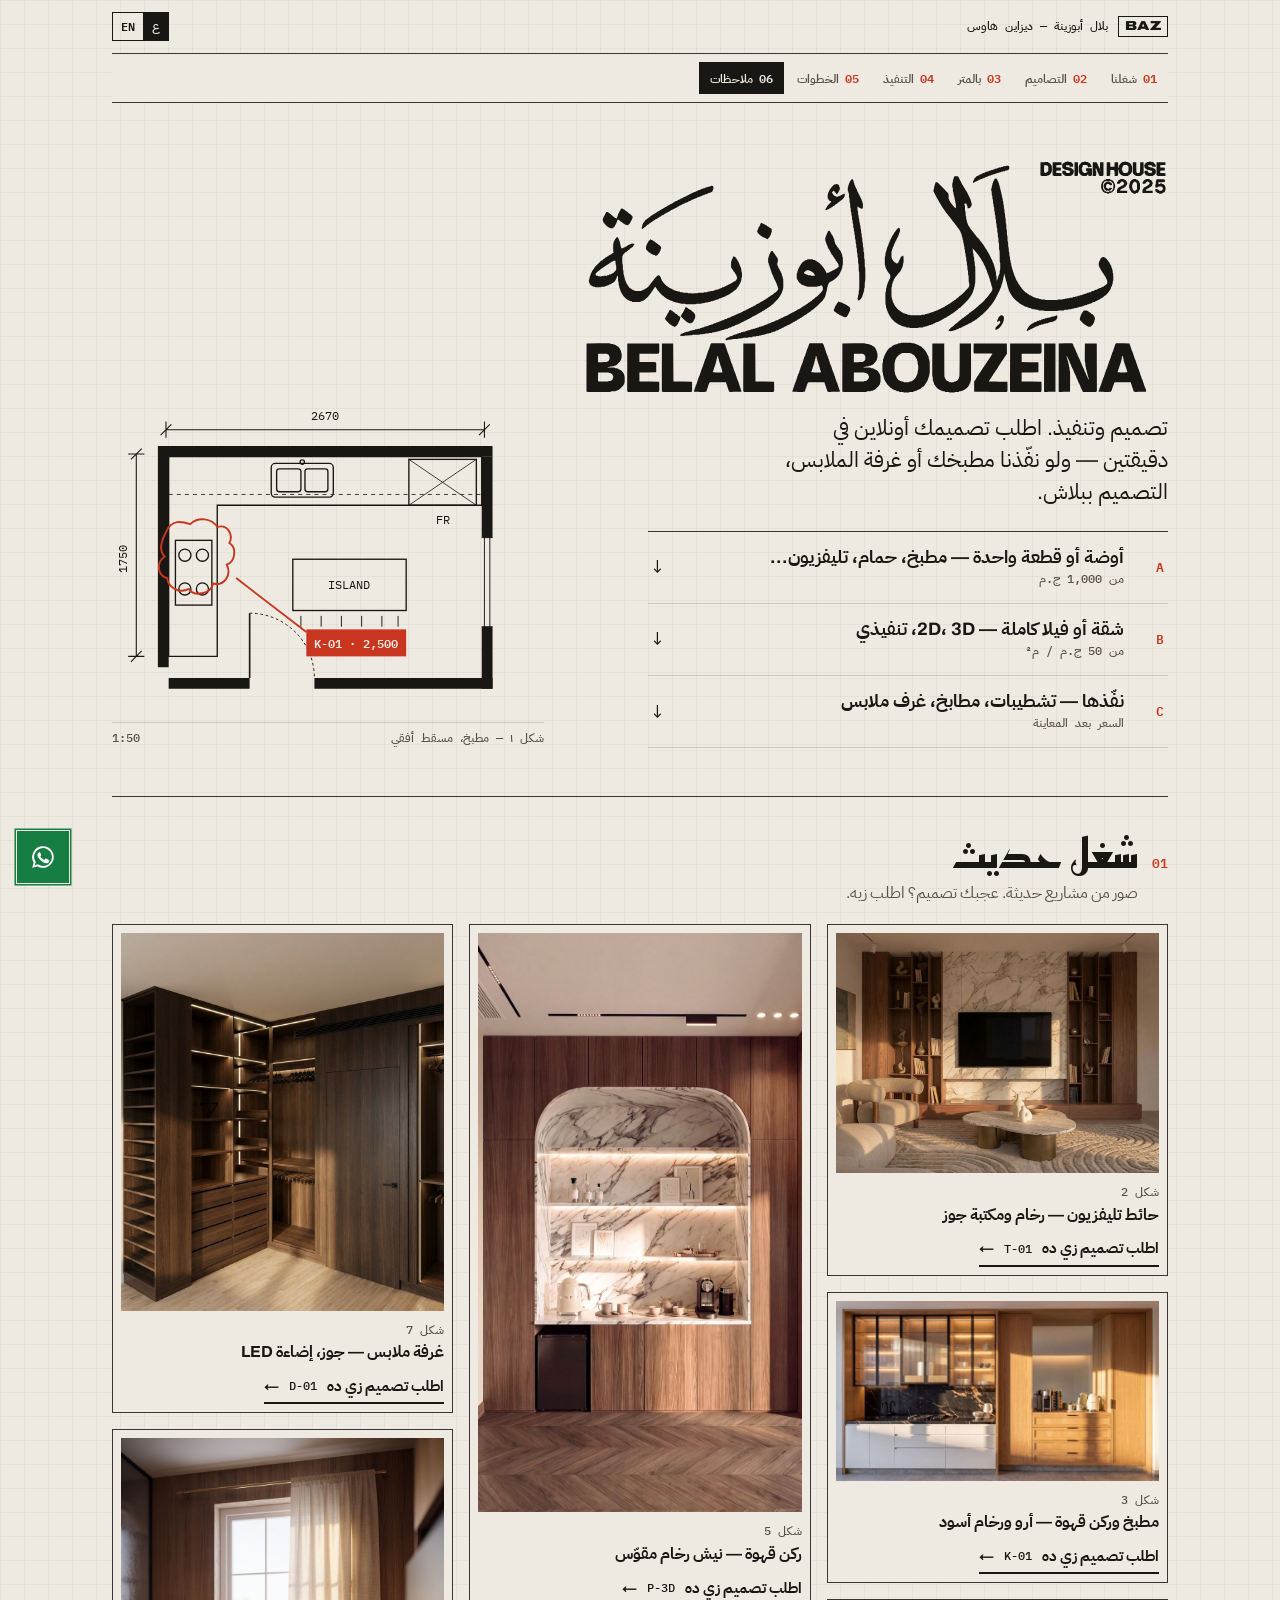
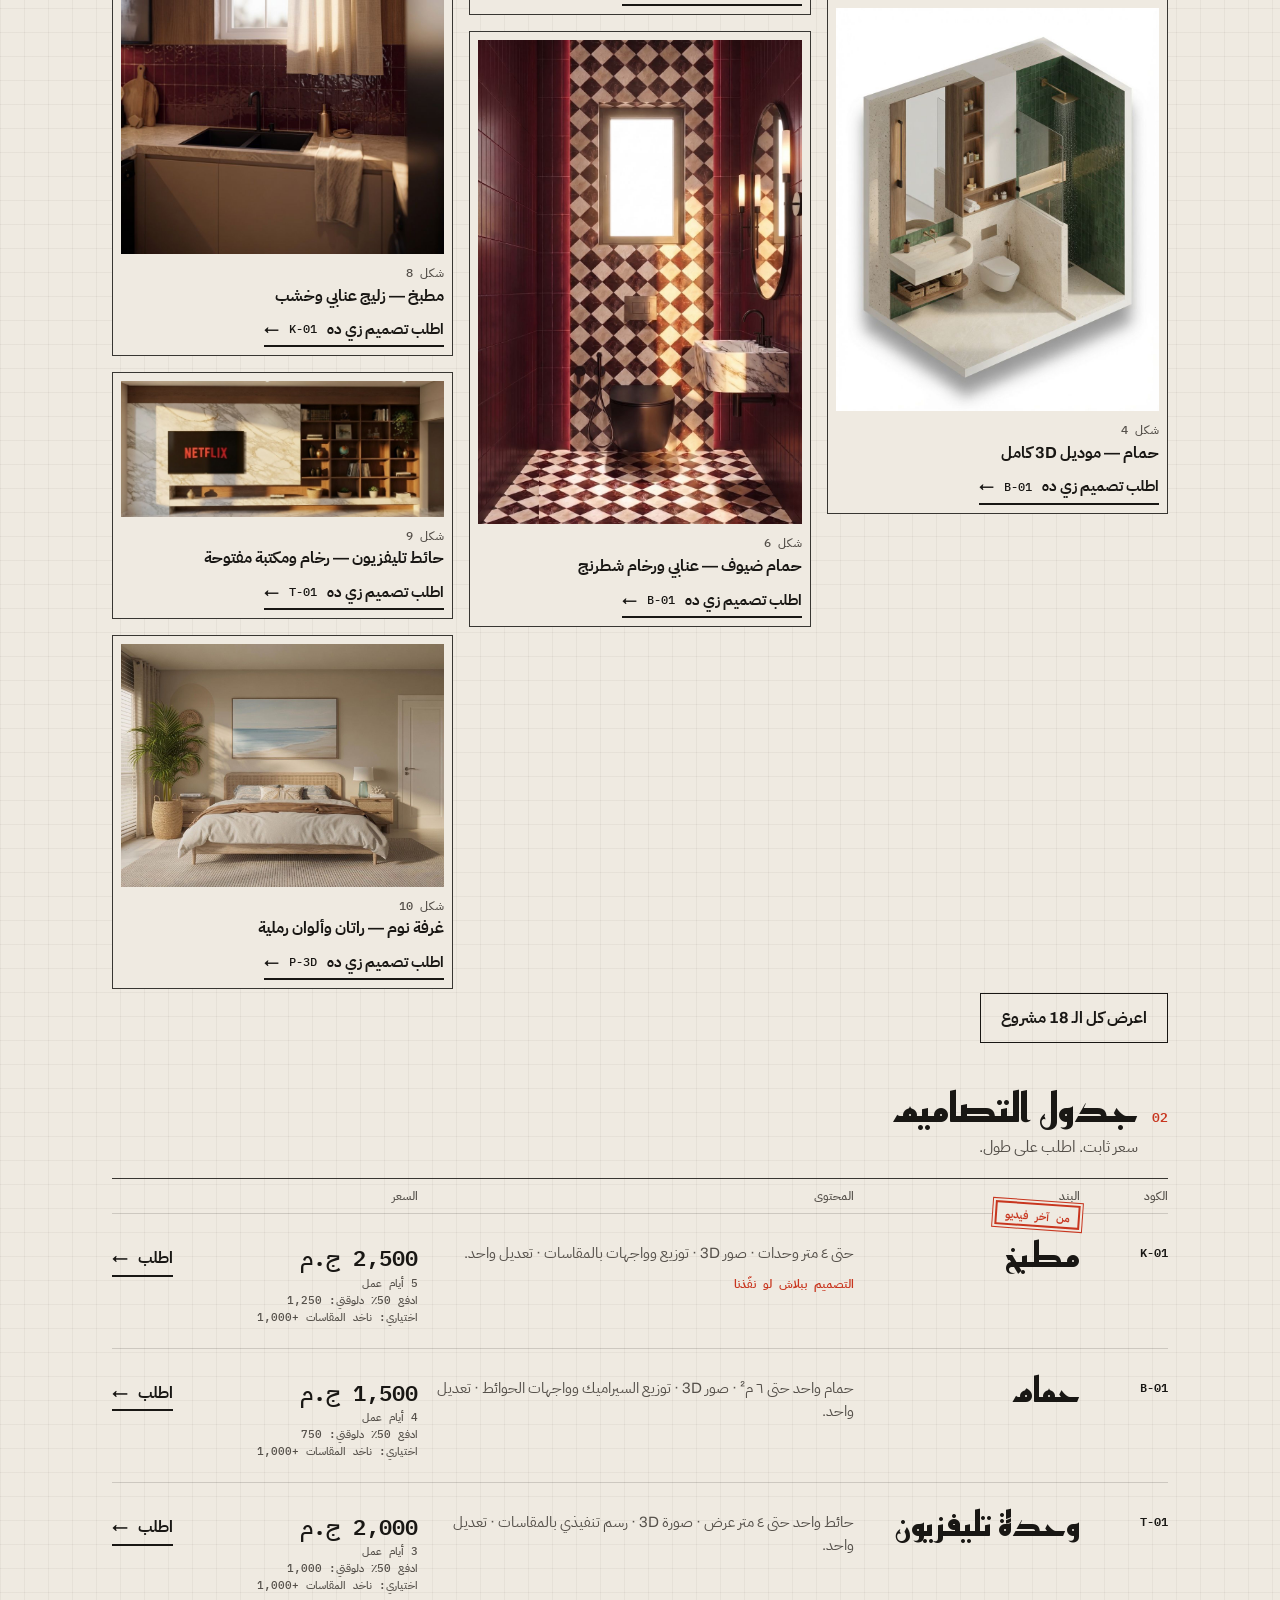
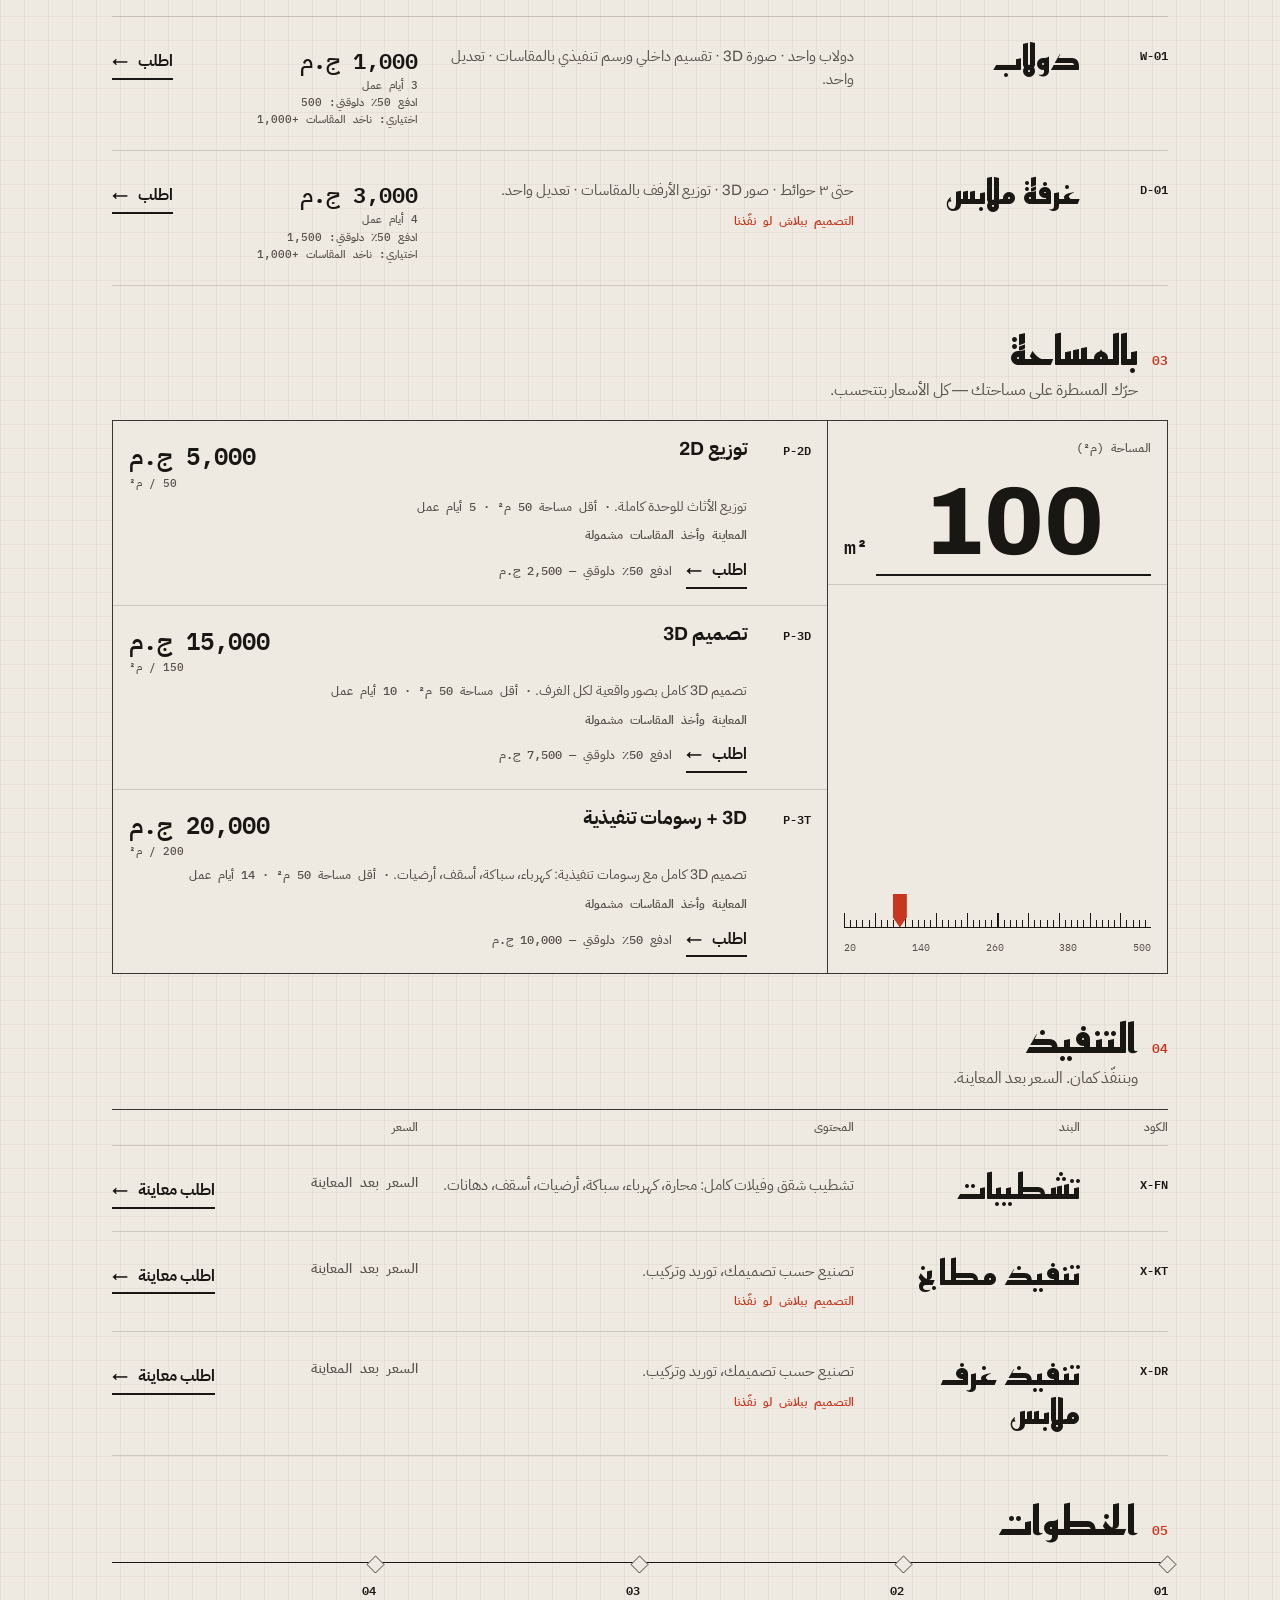
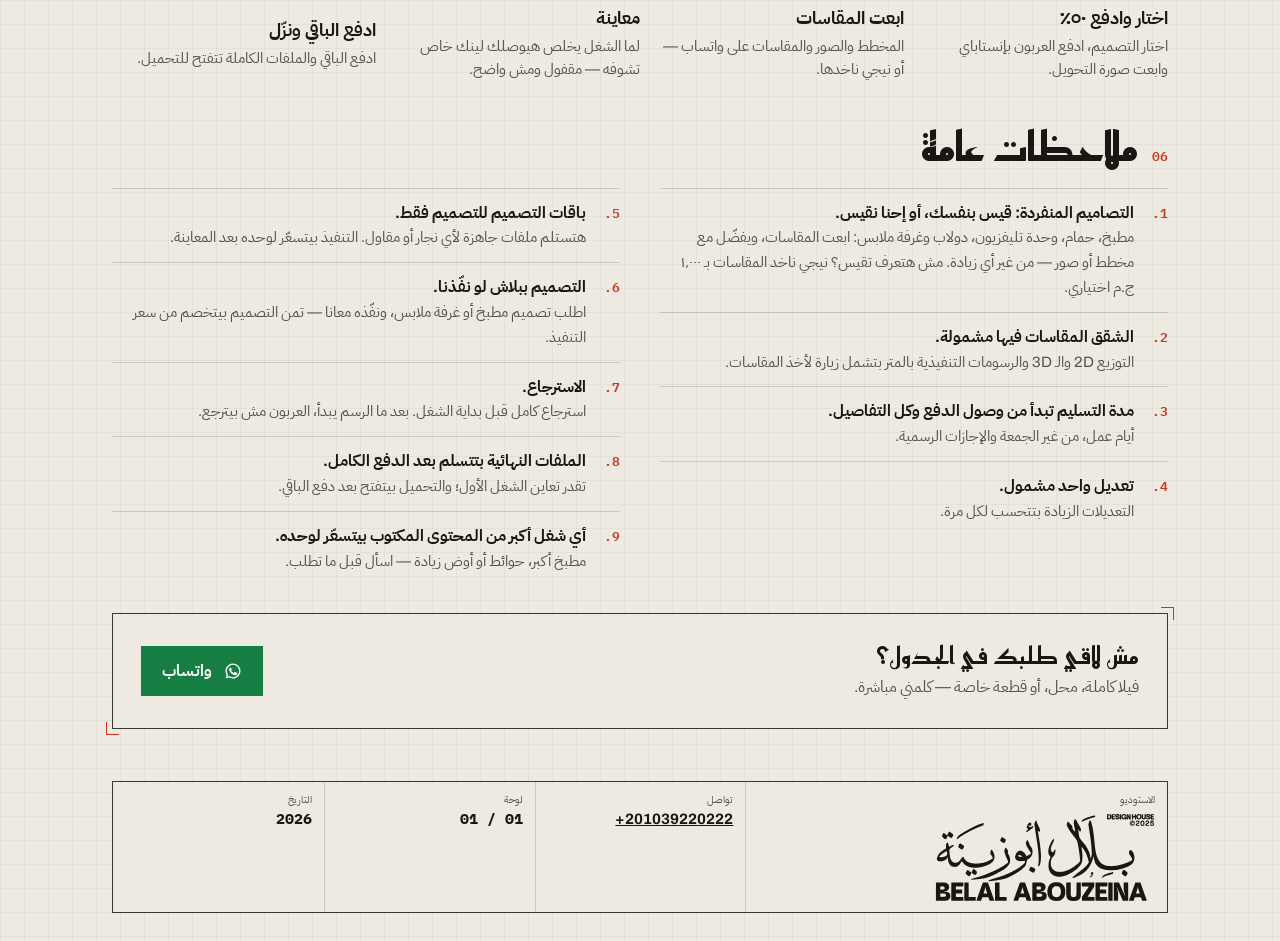
==== commit 79ab30f9: "Easier navigation: sticky section menu, three entry paths, WhatsApp button - Sticky menu (Work, Desi" ====
--- a/design/index.html
+++ b/design/index.html
@@ -179,7 +179,27 @@
 .plan-cap{display:flex;justify-content:space-between;border-top:1px solid var(--hair);padding-top:6px;margin-top:4px}
 
 /* section heads */
-section{padding-block:36px 8px}
+section{padding-block:36px 8px;scroll-margin-top:52px}
+.nav{position:sticky;top:0;z-index:20;display:flex;gap:2px;overflow-x:auto;scrollbar-width:none;background:var(--paper);border-bottom:1.5px solid var(--rule);margin-inline:-16px;padding:8px 16px}
+.nav::-webkit-scrollbar{display:none}
+@media (min-width:760px){.nav{margin-inline:0;padding-inline:0}}
+.nav a{flex:none;text-decoration:none;font-family:var(--mono);font-size:12px;font-weight:600;padding:6px 10px;border:1.5px solid transparent;white-space:nowrap;color:var(--ink-2)}
+html[lang="en"] .nav a{text-transform:uppercase;letter-spacing:.06em}
+.nav a .n{color:var(--red);margin-inline-end:6px}
+.nav a:hover{color:var(--ink);border-color:var(--hair)}
+.nav a.on{color:var(--on-ink);background:var(--ink);border-color:var(--ink)}
+.nav a.on .n{color:inherit}
+.paths{border-top:1.5px solid var(--rule);max-width:520px}
+.paths a{display:grid;grid-template-columns:28px 1fr auto;gap:2px 12px;align-items:center;text-decoration:none;padding:14px 4px;border-bottom:1px solid var(--hair);transition:background .15s}
+.paths a:hover{background:var(--ink);color:var(--on-ink)}
+.paths a:hover .muted,.paths a:hover .red{color:inherit}
+.paths .k{font-family:var(--mono);font-size:13px;font-weight:600;color:var(--red);grid-row:1 / 3}
+.paths b{font-size:18px;line-height:1.25}
+.paths .mono{grid-column:2}
+.paths .arr{grid-row:1 / 3;grid-column:3;font-family:var(--mono);font-size:18px}
+.fab{position:fixed;inset-inline-end:16px;bottom:calc(16px + env(safe-area-inset-bottom,0px));z-index:30;width:54px;height:54px;display:grid;place-items:center;background:#167d43;color:#fff;border:1.5px solid var(--paper);box-shadow:0 0 0 1.5px #167d43}
+.fab svg{width:26px;height:26px}
+body.lock .fab{display:none}
 .shead{display:grid;grid-template-columns:auto 1fr;gap:4px 14px;align-items:baseline;margin-bottom:18px}
 .shead .no{font-family:var(--mono);font-size:13px;color:var(--red);font-weight:600}
 .shead h2{margin:0;font-family:var(--disp);font-weight:800;font-size:clamp(26px,6vw,40px);line-height:1.1}
@@ -190,7 +210,7 @@
 /* schedule (fixed packages) */
 .sched{border-top:1.5px solid var(--rule)}
 .sched-hd{display:none}
-.row{position:relative;display:grid;grid-template-columns:52px 1fr auto;gap:2px 12px;padding:18px 0 20px;border-bottom:1px solid var(--hair);scroll-margin-top:24px;transition:background .3s}
+.row{position:relative;display:grid;grid-template-columns:52px 1fr auto;gap:2px 12px;padding:18px 0 20px;border-bottom:1px solid var(--hair);scroll-margin-top:70px;transition:background .3s}
 .row .code{font-family:var(--mono);font-size:12px;font-weight:600;padding-top:7px}
 .row .nm{font-family:var(--disp);font-weight:700;font-size:clamp(24px,6.4vw,34px);line-height:1.15;margin:0}
 html[lang="en"] .row .nm{font-stretch:110%;text-transform:uppercase;letter-spacing:-.01em}
@@ -230,7 +250,7 @@
 .ruler input::-webkit-slider-thumb{-webkit-appearance:none;width:14px;height:34px;background:var(--red);clip-path:polygon(0 0,100% 0,100% 70%,50% 100%,0 70%)}
 .ruler input::-moz-range-thumb{width:14px;height:34px;border:0;border-radius:0;background:var(--red);clip-path:polygon(0 0,100% 0,100% 70%,50% 100%,0 70%)}
 .ticks{display:flex;justify-content:space-between;direction:ltr;font-family:var(--mono);font-size:10px;color:var(--ink-2);margin-top:4px}
-.mrow{display:grid;grid-template-columns:52px 1fr auto;gap:2px 12px;padding:16px;border-bottom:1px solid var(--hair);scroll-margin-top:24px;position:relative;transition:background .3s}
+.mrow{display:grid;grid-template-columns:52px 1fr auto;gap:2px 12px;padding:16px;border-bottom:1px solid var(--hair);scroll-margin-top:70px;position:relative;transition:background .3s}
 .mrow:last-child{border-bottom:0}
 .mrow.hit{background:color-mix(in srgb,var(--red) 9%,transparent)}
 .mrow .code{font-family:var(--mono);font-size:12px;font-weight:600;padding-top:4px}
@@ -371,12 +391,13 @@
       <button type="button" data-lang="ar">ع</button><button type="button" data-lang="en">EN</button>
     </div>
   </div>
+  <nav class="nav" id="nav" aria-label="Sections"></nav>
 
   <header class="hero">
     <div>
       <h1 class="name"><span class="logo" aria-hidden="true"></span><span class="sr">Belal Abouzeina Design House — بلال أبوزينة ديزاين هاوس</span></h1>
       <p class="lede" data-t="lede"></p>
-      <a class="btn" href="#s1"><span data-t="cta"></span><span class="arr">↓</span></a>
+      <div class="paths" id="paths"></div>
     </div>
     <figure style="margin:0">
       <svg class="plan" viewBox="0 0 320 236" role="img" aria-label="Kitchen plan drawing">
@@ -489,6 +510,8 @@
 
 <div class="lb" id="lb" hidden role="dialog" aria-modal="true"><figure style="margin:0"><img id="lbImg" alt=""><p id="lbCap"></p></figure></div>
 
+<a class="fab" id="fab" target="_blank" rel="noopener" aria-label="WhatsApp"></a>
+
 <!-- work order -->
 <div class="wo" id="wo" hidden>
   <div class="wo-panel" role="dialog" aria-modal="true" aria-labelledby="woTitle">
@@ -533,7 +556,7 @@
     credit: "Design free if we build it", fLoc: "Location (city / area)", fRef: "Design order no. (if you have one)", areaOpt: "Approx. area (m², optional)",
     exSend: "Send request on WhatsApp", exCredit: "Ordered the design from us? Its fee is deducted from the execution price.",
     exNote: "We'll contact you to book the site visit and send a quote.", waExec: "Hello, execution request {id}", lLoc: "Location", lRef: "Design order", errLoc: "Enter your location.",
-    cta: "See the schedule", figL: "Fig. 1 — Kitchen, plan view",
+    cta: "See the schedule", navWork: "Work", navDesigns: "Designs", navMeter: "Per m²", navExec: "Execution", navHow: "How it works", navNotes: "Notes", pathDesign: "One room or piece — kitchen, bathroom, TV unit…", pathApt: "A whole apartment or villa — 2D, 3D, technical", pathExec: "Build it — finishing, kitchens, dressing rooms", fromP: "From {p}", figL: "Fig. 1 — Kitchen, plan view",
     h1: "Schedule of designs", p1: "Fixed price. Order directly.",
     colCode: "Code", colItem: "Item", colScope: "Scope", colPrice: "Price",
     h2: "Priced by area", p2: "Set your area on the scale — every price updates.",
@@ -577,7 +600,7 @@
     credit: "التصميم ببلاش لو نفّذنا", fLoc: "المكان (المدينة / المنطقة)", fRef: "رقم طلب التصميم (لو عندك)", areaOpt: "المساحة تقريباً (م²، اختياري)",
     exSend: "ابعت الطلب واتساب", exCredit: "طلبت التصميم مننا؟ تمنه بيتخصم من سعر التنفيذ.",
     exNote: "هنتواصل معاك نحدد ميعاد المعاينة ونبعتلك عرض السعر.", waExec: "أهلاً، طلب تنفيذ {id}", lLoc: "المكان", lRef: "طلب التصميم", errLoc: "اكتب مكانك.",
-    cta: "شوف الجدول", figL: "شكل ١ — مطبخ، مسقط أفقي",
+    cta: "شوف الجدول", navWork: "شغلنا", navDesigns: "التصاميم", navMeter: "بالمتر", navExec: "التنفيذ", navHow: "الخطوات", navNotes: "ملاحظات", pathDesign: "أوضة أو قطعة واحدة — مطبخ، حمام، تليفزيون…", pathApt: "شقة أو فيلا كاملة — 2D، 3D، تنفيذي", pathExec: "نفّذها — تشطيبات، مطابخ، غرف ملابس", fromP: "من {p}", figL: "شكل ١ — مطبخ، مسقط أفقي",
     h1: "جدول التصاميم", p1: "سعر ثابت. اطلب على طول.",
     colCode: "الكود", colItem: "البند", colScope: "المحتوى", colPrice: "السعر",
     h2: "بالمساحة", p2: "حرّك المسطرة على مساحتك — كل الأسعار بتتحسب.",
@@ -684,6 +707,13 @@
   $('moreWork').hidden = CONFIG.portfolio.length <= 9 || $('work').classList.contains('open');
   $('moreWork').textContent = t('moreWork',{n:CONFIG.portfolio.length});
   document.querySelectorAll('main section:not([hidden]) .shead .no').forEach((el, i) => el.textContent = String(i + 1).padStart(2, '0'));
+  const navItems = [['s4','navWork'],['s1','navDesigns'],['s2','navMeter'],['sx','navExec'],['s3','navHow'],['s5','navNotes']].filter(([id]) => !$(id).hidden);
+  $('nav').innerHTML = navItems.map(([id,k]) => `<a href="#${id}" data-sec="${id}"><span class="n">${$(id).querySelector('.no').textContent}</span>${t(k)}</a>`).join('');
+  const minPkg = Math.min(...CONFIG.packages.filter(p => p.price != null).map(p => p.price)), minRate = Math.min(...CONFIG.perMeter.map(m => m.rate));
+  $('paths').innerHTML = [['#s1','A',t('pathDesign'),t('fromP',{p:money(minPkg)})],['#s2','B',t('pathApt'),t('fromP',{p:money(minRate)}) + ' ' + t('perM',{r:''}).replace(/^\s*/,'')],['#sx','C',t('pathExec'),t('visit')]]
+    .map(([h,k,b,sub]) => `<a href="${h}"><span class="k">${k}</span><b>${esc(b)}</b><span class="arr">↓</span><span class="mono muted">${esc(sub)}</span></a>`).join('');
+  $('fab').href = waLink(t('waCustom')); $('fab').innerHTML = WA;
+  spy();
 
   $('customWa').href = waLink(t('waCustom')); $('customWa').innerHTML = WA + `<span>${t('wa')}</span>`;
   const phone = '+' + CONFIG.whatsapp;
@@ -757,10 +787,10 @@
   $('woErr').hidden = true;
   document.querySelector('input[name=meas][value=own]').checked = true; $('plan').value = ''; $('planL').textContent = t('attachPlan');
   fillWO();
-  $('wo').hidden = false; document.body.style.overflow = 'hidden';
+  $('wo').hidden = false; document.body.style.overflow = 'hidden'; document.body.classList.add('lock');
   setTimeout(() => $('fName').focus({preventScroll:true}), 60);
 }
-function closeWO(){ $('wo').hidden = true; document.body.style.overflow = ''; }
+function closeWO(){ $('wo').hidden = true; document.body.style.overflow = ''; document.body.classList.remove('lock'); }
 function valid(){
   const e = $('woErr');
   if (cur.kind === 'm2' && woArea() < cur.min) { e.textContent = t('errArea',{n:cur.min}); e.hidden = false; $('woArea').focus(); return false; }
@@ -845,6 +875,15 @@
   el.scrollIntoView({block:'center'}); el.classList.add('hit'); setTimeout(() => el.classList.remove('hit'), 2400);
   if (q) openWO(id);
 }
+let spyObs;
+function spy(){
+  spyObs?.disconnect();
+  spyObs = new IntersectionObserver(es => es.forEach(en => { if (en.isIntersecting) {
+    document.querySelectorAll('.nav a').forEach(a => a.classList.toggle('on', a.dataset.sec === en.target.id));
+    const on = document.querySelector('.nav a.on'); if (on) on.scrollIntoView({block:'nearest', inline:'nearest'});
+  } }), { rootMargin: '-45% 0px -50% 0px' });
+  document.querySelectorAll('main section[id]:not([hidden])').forEach(s => spyObs.observe(s));
+}
 render();
 window.addEventListener('hashchange', deep);
 deep();
